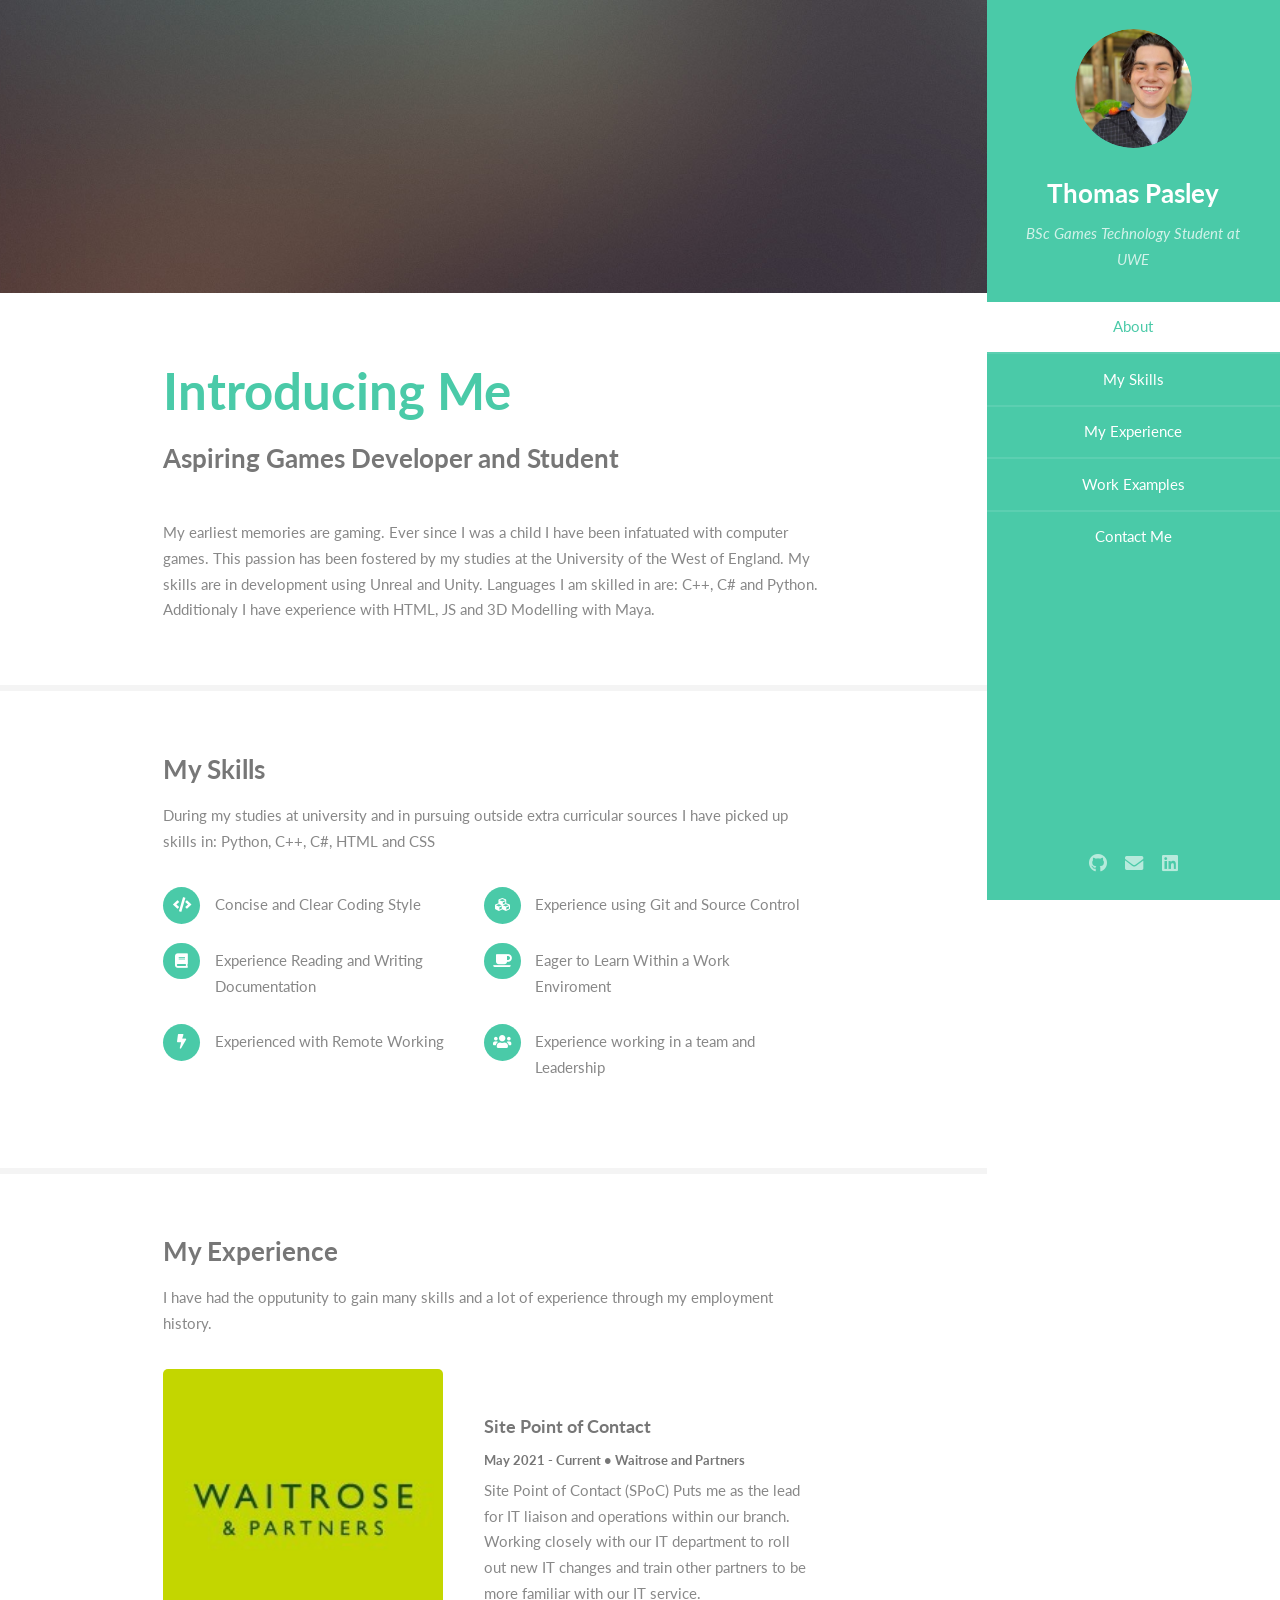
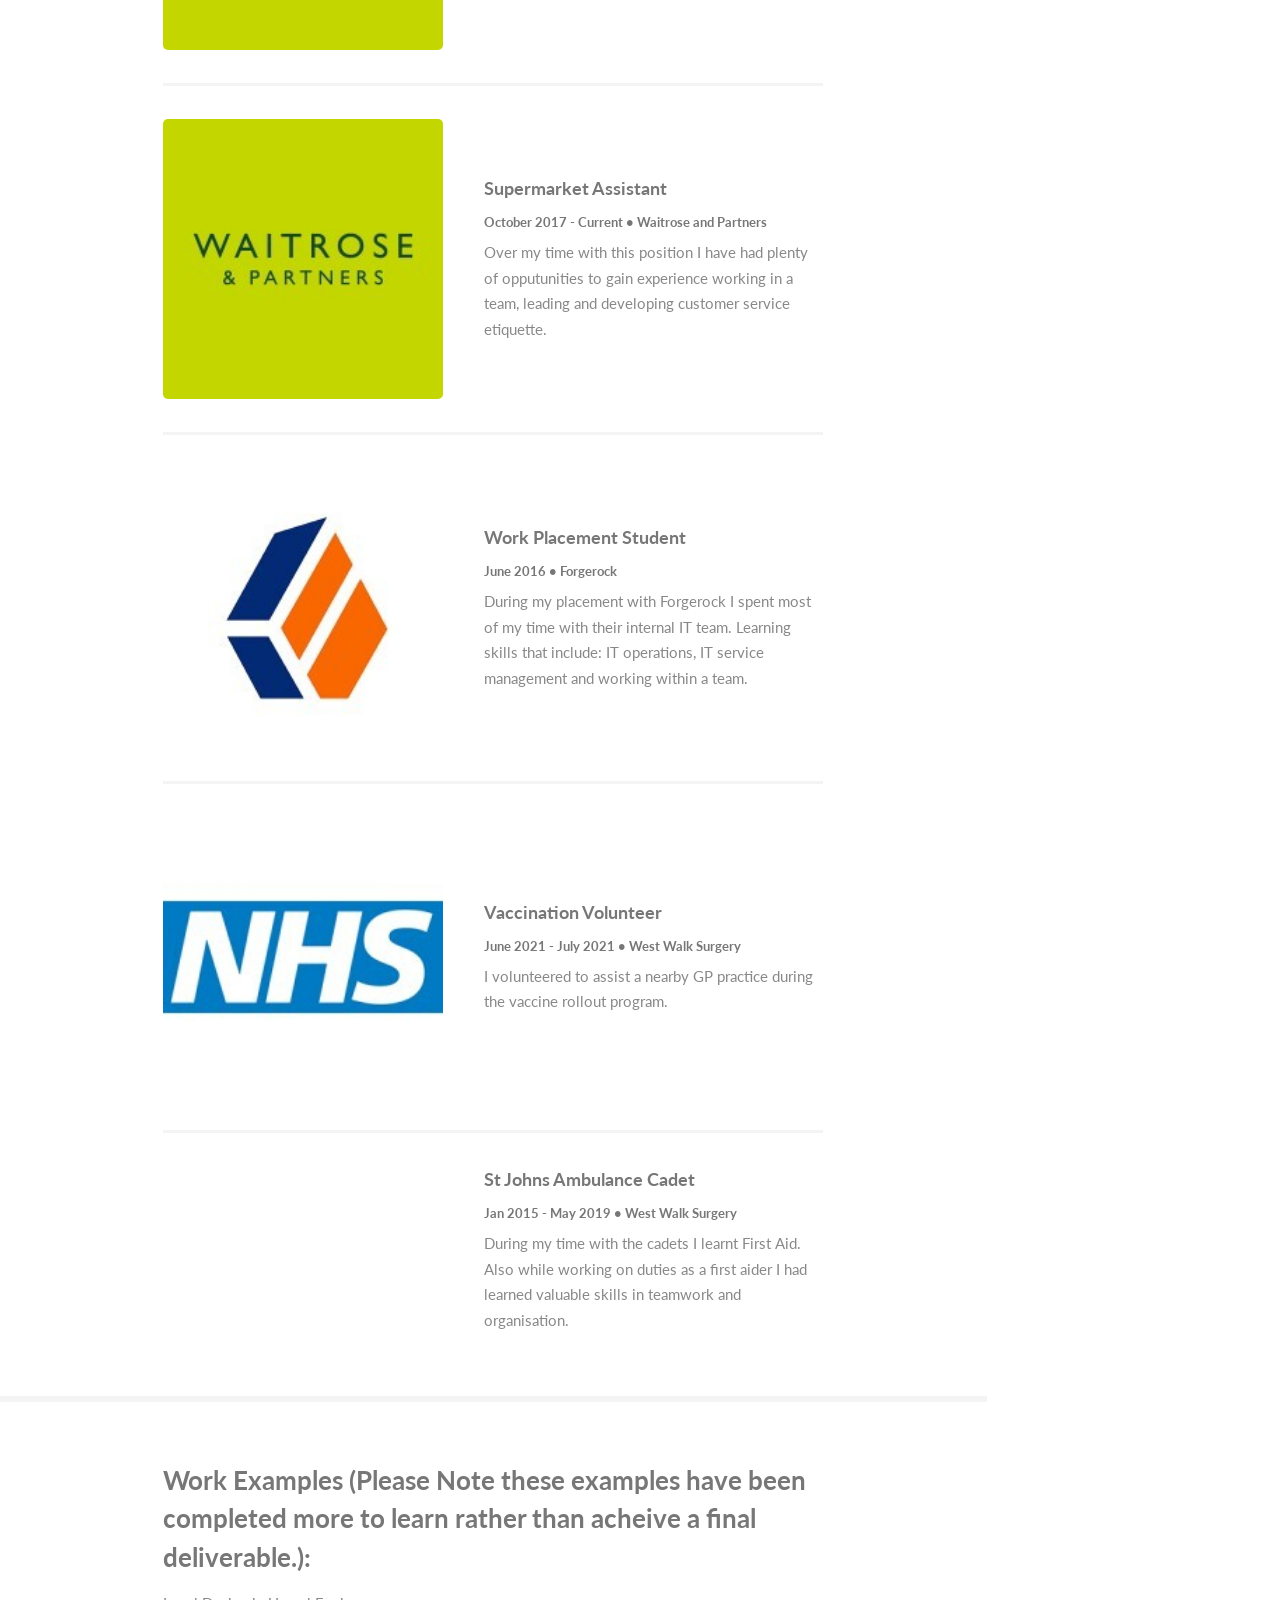
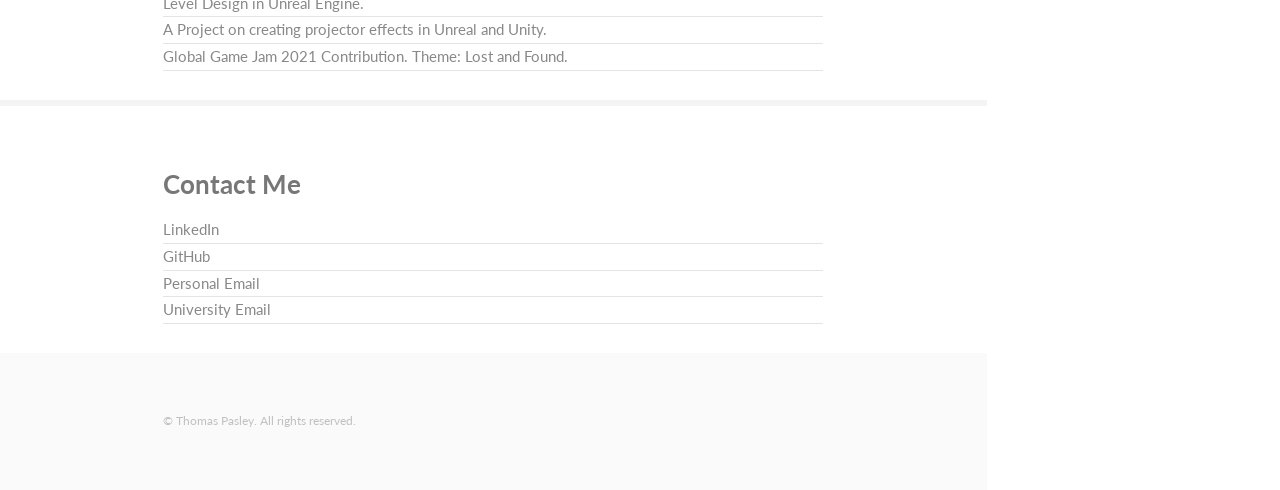
==== index.html @ 5774390c "typo" ====
<!DOCTYPE HTML>
<!--
	Read Only by HTML5 UP
	html5up.net | @ajlkn
	Free for personal and commercial use under the CCA 3.0 license (html5up.net/license)
-->
<html>
	<head>
		<title>Thomas Pasley Portfolio</title>
		<meta charset="utf-8" />
		<meta name="viewport" content="width=device-width, initial-scale=1, user-scalable=no" />
		<link rel="stylesheet" href="assets/css/main.css" />
	</head>
	<body class="is-preload">

		<!-- Header -->
			<section id="header">
				<header>
					<span class="image avatar"><img src="images/avatar.jpg" alt="" /></span>
					<h1 id="logo">
						<a href="#">
							Thomas Pasley
						</a>
					</h1>
					<p>BSc Games Technology Student at UWE</p>
				</header>
				<nav id="nav">
					<ul>
						<li><a href="#one" class="active">About</a></li>
						<li><a href="#two">My Skills</a></li>
						<li><a href="#three">My Experience</a></li>
						<li><a href="#four">Work Examples</a></li>
						<li><a href="#five">Contact Me</a></li>
					</ul>
				</nav>
				<footer>
					<ul class="icons">
						<li><a href="https://github.com/Moosish" class="icon brands fa-github"><span class="label">Github</span></a></li>
						<li><a href="mailto:tpasley95@gmail.com" class="icon solid fa-envelope"><span class="label">Email</span></a></li>
						<li><a href="https://www.linkedin.com/in/thomas-pasley/" class="icon brands fa-linkedin"><span class="label">LinkedIn</span></a></li>
					</ul>
				</footer>
			</section>

		<!-- Wrapper -->
			<div id="wrapper">

				<!-- Main -->
				<div id="main">

					<!-- One -->
					<section id="one">
						<div class="image main" data-position="center">
							<img src="images/banner.jpg" alt="" />
						</div>
						<div class="container">
							<header class="major">
								<h2>Introducing Me</h2>
								<p>Aspiring Games Developer and Student</p>
							</header>
							<p>My earliest memories are gaming. Ever since I was a child I have been infatuated with computer games. This passion has been fostered by my studies at the University of the West of England. My skills are in development using Unreal and Unity. Languages I am skilled in are: C++, C# and Python. Additionaly I have experience with HTML, JS and 3D Modelling with Maya.</p>
						</div>
					</section>

					<!-- Two -->
					<section id="two">
						<div class="container">
							<h3>My Skills</h3>
							<p>During my studies at university and in pursuing outside extra curricular sources I have picked up skills in: Python, C++, C#, HTML and CSS</p>
							<ul class="feature-icons">
								<li class="icon solid fa-code">Concise and Clear Coding Style</li>
								<li class="icon solid fa-cubes">Experience using Git and Source Control</li>
								<li class="icon solid fa-book">Experience Reading and Writing Documentation</li>
								<li class="icon solid fa-coffee">Eager to Learn Within a Work Enviroment</li>
								<li class="icon solid fa-bolt">Experienced with Remote Working</li>
								<li class="icon solid fa-users">Experience working in a team and Leadership</li>
							</ul>
						</div>
					</section>

					<!-- Three -->
					<section id="three">
						<div class="container">
							<h3>My Experience</h3>
							<p>I have had the opputunity to gain many skills and a lot of experience through my employment history.</p>
							<div class="features">
								<article>
									<a href="#" class="image"><img src="images/waitrose.jpg" alt="" /></a>
									<div class="inner">
										<h4>Site Point of Contact</h4>
										<h5> May 2021 - Current • Waitrose and Partners</h5>
										<p>Site Point of Contact (SPoC) Puts me as the lead for IT liaison and operations within our branch. Working closely with our IT department to roll out new IT changes and train other partners to be more familiar with our IT service.</p>
									</div>
								</article>
								<article>
									<a href="#" class="image"><img src="images/waitrose.jpg" alt="" /></a>
									<div class="inner">
										<h4>Supermarket Assistant</h4>
										<h5> October 2017 - Current • Waitrose and Partners</h5>
										<p>Over my time with this position I have had plenty of opputunities to gain experience working in a team, leading and developing customer service etiquette.</p>
									</div>
								</article>
								<article>
									<a href="#" class="image"><img src="images/forgerock.jpg" alt="" /></a>
									<div class="inner">
										<h4>Work Placement Student</h4>
										<h5> June 2016 • Forgerock</h5>
										<p>During my placement with Forgerock I spent most of my time with their internal IT team. Learning skills that include: IT operations, IT service management and working within a team.</p>
									</div>
								</article>
								<article>
									<a href="#" class="image"><img src="images/nhs.jpg" alt="" /></a>
									<div class="inner">
										<h4>Vaccination Volunteer</h4>
										<h5> June 2021 - July 2021 • West Walk Surgery</h5>
										<p>I volunteered to assist a nearby GP practice during the vaccine rollout program.</p>
									</div>
								</article>
								<article>
									<a href="#" class="image"><img src="stjohns.jpg" alt="" /></a>
									<div class="inner">
										<h4>St Johns Ambulance Cadet</h4>
										<h5> Jan 2015 - May 2019 • West Walk Surgery</h5>
										<p>During my time with the cadets I learnt First Aid. Also while working on duties as a first aider I had learned valuable skills in teamwork and organisation.</p>
									</div>
								</article>
							</div>
						</div>
					</section>

					<!-- Four -->
					<section id="four">
						<div class="container">
							<h3>Work Examples (Please Note these examples have been completed more to learn rather than acheive a final deliverable.):</h3>
							<a href="https://youtu.be/Al8YGdhmD1I">Level Design in Unreal Engine.</a><a href="https://youtu.be/xZzA0zGArWQ">A Project on creating projector effects in Unreal and Unity.</a><a href="https://github.com/Kieran-De-Sousa/Lost-Property">Global Game Jam 2021 Contribution. Theme: Lost and Found.</a>
						</div>
					</section>

					<!-- Five -->
					<section id="five">
						<div class="container">
							<h3>Contact Me</h3>
							<a href="https://www.linkedin.com/in/thomas-pasley/">LinkedIn</a><a href="https://github.com/Moosish">GitHub</a><a href="mailto:tpasley95@gmail.com">Personal Email</a><a href="mailto:thomas2.pasley@live.uwe.ac.uk">University Email</a>
						</div>
					</section>

					<!-- Five -->
					<!--
								<section id="five">
									<div class="container">
										<h3>Elements</h3>

										<section>
											<h4>Text</h4>
											<p>This is <b>bold</b> and this is <strong>strong</strong>. This is <i>italic</i> and this is <em>emphasized</em>.
											This is <sup>superscript</sup> text and this is <sub>subscript</sub> text.
											This is <u>underlined</u> and this is code: <code>for (;;) { ... }</code>. Finally, <a href="#">this is a link</a>.</p>
											<hr />
											<header>
												<h4>Heading with a Subtitle</h4>
												<p>Lorem ipsum dolor sit amet nullam id egestas urna aliquam</p>
											</header>
											<p>Nunc lacinia ante nunc ac lobortis. Interdum adipiscing gravida odio porttitor sem non mi integer non faucibus ornare mi ut ante amet placerat aliquet. Volutpat eu sed ante lacinia sapien lorem accumsan varius montes viverra nibh in adipiscing blandit tempus accumsan.</p>
											<header>
												<h5>Heading with a Subtitle</h5>
												<p>Lorem ipsum dolor sit amet nullam id egestas urna aliquam</p>
											</header>
											<p>Nunc lacinia ante nunc ac lobortis. Interdum adipiscing gravida odio porttitor sem non mi integer non faucibus ornare mi ut ante amet placerat aliquet. Volutpat eu sed ante lacinia sapien lorem accumsan varius montes viverra nibh in adipiscing blandit tempus accumsan.</p>
											<hr />
											<h2>Heading Level 2</h2>
											<h3>Heading Level 3</h3>
											<h4>Heading Level 4</h4>
											<h5>Heading Level 5</h5>
											<h6>Heading Level 6</h6>
											<hr />
											<h5>Blockquote</h5>
											<blockquote>Fringilla nisl. Donec accumsan interdum nisi, quis tincidunt felis sagittis eget tempus euismod. Vestibulum ante ipsum primis in faucibus vestibulum. Blandit adipiscing eu felis iaculis volutpat ac adipiscing accumsan faucibus. Vestibulum ante ipsum primis in faucibus lorem ipsum dolor sit amet nullam adipiscing eu felis.</blockquote>
											<h5>Preformatted</h5>
											<pre><code>i = 0;

	while (!deck.isInOrder()) {
		print 'Iteration ' + i;
		deck.shuffle();
		i++;
	}

	print 'It took ' + i + ' iterations to sort the deck.';</code></pre>
										</section>

										<section>
											<h4>Lists</h4>
											<div class="row">
												<div class="col-6 col-12-xsmall">
													<h5>Unordered</h5>
													<ul>
														<li>Dolor pulvinar etiam magna etiam.</li>
														<li>Sagittis adipiscing lorem eleifend.</li>
														<li>Felis enim feugiat dolore viverra.</li>
													</ul>
													<h5>Alternate</h5>
													<ul class="alt">
														<li>Dolor pulvinar etiam magna etiam.</li>
														<li>Sagittis adipiscing lorem eleifend.</li>
														<li>Felis enim feugiat dolore viverra.</li>
													</ul>
												</div>
												<div class="col-6 col-12-xsmall">
													<h5>Ordered</h5>
													<ol>
														<li>Dolor pulvinar etiam magna etiam.</li>
														<li>Etiam vel felis at lorem sed viverra.</li>
														<li>Felis enim feugiat dolore viverra.</li>
														<li>Dolor pulvinar etiam magna etiam.</li>
														<li>Etiam vel felis at lorem sed viverra.</li>
														<li>Felis enim feugiat dolore viverra.</li>
													</ol>
													<h5>Icons</h5>
													<ul class="icons">
														<li><a href="#" class="icon brands fa-twitter"><span class="label">Twitter</span></a></li>
														<li><a href="#" class="icon brands fa-facebook-f"><span class="label">Facebook</span></a></li>
														<li><a href="#" class="icon brands fa-instagram"><span class="label">Instagram</span></a></li>
														<li><a href="#" class="icon brands fa-github"><span class="label">Github</span></a></li>
														<li><a href="#" class="icon brands fa-dribbble"><span class="label">Dribbble</span></a></li>
														<li><a href="#" class="icon brands fa-tumblr"><span class="label">Tumblr</span></a></li>
													</ul>
												</div>
											</div>
											<h5>Actions</h5>
											<ul class="actions">
												<li><a href="#" class="button primary">Default</a></li>
												<li><a href="#" class="button">Default</a></li>
												<li><a href="#" class="button alt">Default</a></li>
											</ul>
											<ul class="actions small">
												<li><a href="#" class="button primary small">Small</a></li>
												<li><a href="#" class="button small">Small</a></li>
												<li><a href="#" class="button alt small">Small</a></li>
											</ul>
											<div class="row">
												<div class="col-3 col-6-medium col-12-xsmall">
													<ul class="actions stacked">
														<li><a href="#" class="button primary">Default</a></li>
														<li><a href="#" class="button">Default</a></li>
														<li><a href="#" class="button alt">Default</a></li>
													</ul>
												</div>
												<div class="col-3 col-6 col-12-xsmall">
													<ul class="actions stacked">
														<li><a href="#" class="button primary small">Small</a></li>
														<li><a href="#" class="button small">Small</a></li>
														<li><a href="#" class="button alt small">Small</a></li>
													</ul>
												</div>
												<div class="col-3 col-6-medium col-12-xsmall">
													<ul class="actions stacked">
														<li><a href="#" class="button primary fit">Default</a></li>
														<li><a href="#" class="button fit">Default</a></li>
														<li><a href="#" class="button alt fit">Default</a></li>
													</ul>
												</div>
												<div class="col-3 col-6-medium col-12-xsmall">
													<ul class="actions stacked">
														<li><a href="#" class="button primary small fit">Small</a></li>
														<li><a href="#" class="button small fit">Small</a></li>
														<li><a href="#" class="button alt small fit">Small</a></li>
													</ul>
												</div>
											</div>
										</section>

										<section>
											<h4>Table</h4>
											<h5>Default</h5>
											<div class="table-wrapper">
												<table>
													<thead>
														<tr>
															<th>Name</th>
															<th>Description</th>
															<th>Price</th>
														</tr>
													</thead>
													<tbody>
														<tr>
															<td>Item One</td>
															<td>Ante turpis integer aliquet porttitor.</td>
															<td>29.99</td>
														</tr>
														<tr>
															<td>Item Two</td>
															<td>Vis ac commodo adipiscing arcu aliquet.</td>
															<td>19.99</td>
														</tr>
														<tr>
															<td>Item Three</td>
															<td> Morbi faucibus arcu accumsan lorem.</td>
															<td>29.99</td>
														</tr>
														<tr>
															<td>Item Four</td>
															<td>Vitae integer tempus condimentum.</td>
															<td>19.99</td>
														</tr>
														<tr>
															<td>Item Five</td>
															<td>Ante turpis integer aliquet porttitor.</td>
															<td>29.99</td>
														</tr>
													</tbody>
													<tfoot>
														<tr>
															<td colspan="2"></td>
															<td>100.00</td>
														</tr>
													</tfoot>
												</table>
											</div>

											<h5>Alternate</h5>
											<div class="table-wrapper">
												<table class="alt">
													<thead>
														<tr>
															<th>Name</th>
															<th>Description</th>
															<th>Price</th>
														</tr>
													</thead>
													<tbody>
														<tr>
															<td>Item One</td>
															<td>Ante turpis integer aliquet porttitor.</td>
															<td>29.99</td>
														</tr>
														<tr>
															<td>Item Two</td>
															<td>Vis ac commodo adipiscing arcu aliquet.</td>
															<td>19.99</td>
														</tr>
														<tr>
															<td>Item Three</td>
															<td> Morbi faucibus arcu accumsan lorem.</td>
															<td>29.99</td>
														</tr>
														<tr>
															<td>Item Four</td>
															<td>Vitae integer tempus condimentum.</td>
															<td>19.99</td>
														</tr>
														<tr>
															<td>Item Five</td>
															<td>Ante turpis integer aliquet porttitor.</td>
															<td>29.99</td>
														</tr>
													</tbody>
													<tfoot>
														<tr>
															<td colspan="2"></td>
															<td>100.00</td>
														</tr>
													</tfoot>
												</table>
											</div>
										</section>

										<section>
											<h4>Buttons</h4>
											<ul class="actions">
												<li><a href="#" class="button primary">Primary</a></li>
												<li><a href="#" class="button">Default</a></li>
												<li><a href="#" class="button alt">Alternate</a></li>
											</ul>
											<ul class="actions">
												<li><a href="#" class="button primary large">Large</a></li>
												<li><a href="#" class="button">Default</a></li>
												<li><a href="#" class="button alt small">Small</a></li>
											</ul>
											<ul class="actions fit">
												<li><a href="#" class="button primary fit">Fit</a></li>
												<li><a href="#" class="button fit">Fit</a></li>
												<li><a href="#" class="button alt fit">Fit</a></li>
											</ul>
											<ul class="actions fit small">
												<li><a href="#" class="button primary fit small">Fit + Small</a></li>
												<li><a href="#" class="button fit small">Fit + Small</a></li>
												<li><a href="#" class="button alt fit small">Fit + Small</a></li>
											</ul>
											<ul class="actions">
												<li><a href="#" class="button primary icon solid fa-download">Icon</a></li>
												<li><a href="#" class="button icon solid fa-download">Icon</a></li>
												<li><a href="#" class="button alt icon solid fa-check">Icon</a></li>
											</ul>
											<ul class="actions">
												<li><span class="button primary disabled">Primary</span></li>
												<li><span class="button disabled">Default</span></li>
												<li><span class="button alt disabled">Alternate</span></li>
											</ul>
										</section>

										<section>
											<h4>Form</h4>
											<form method="post" action="#">
												<div class="row gtr-uniform">
													<div class="col-6 col-12-xsmall">
														<input type="text" name="demo-name" id="demo-name" value="" placeholder="Name" />
													</div>
													<div class="col-6 col-12-xsmall">
														<input type="email" name="demo-email" id="demo-email" value="" placeholder="Email" />
													</div>
													<div class="col-12">
														<select name="demo-category" id="demo-category">
															<option value="">- Category -</option>
															<option value="1">Manufacturing</option>
															<option value="1">Shipping</option>
															<option value="1">Administration</option>
															<option value="1">Human Resources</option>
														</select>
													</div>
													<div class="col-4 col-12-medium">
														<input type="radio" id="demo-priority-low" name="demo-priority" checked>
														<label for="demo-priority-low">Low Priority</label>
													</div>
													<div class="col-4 col-12-medium">
														<input type="radio" id="demo-priority-normal" name="demo-priority">
														<label for="demo-priority-normal">Normal Priority</label>
													</div>
													<div class="col-4 col-12-medium">
														<input type="radio" id="demo-priority-high" name="demo-priority">
														<label for="demo-priority-high">High Priority</label>
													</div>
													<div class="col-6 col-12-medium">
														<input type="checkbox" id="demo-copy" name="demo-copy">
														<label for="demo-copy">Email me a copy of this message</label>
													</div>
													<div class="col-6 col-12-medium">
														<input type="checkbox" id="demo-human" name="demo-human" checked>
														<label for="demo-human">I am a human and not a robot</label>
													</div>
													<div class="col-12">
														<textarea name="demo-message" id="demo-message" placeholder="Enter your message" rows="6"></textarea>
													</div>
													<div class="col-12">
														<ul class="actions">
															<li><input type="submit" value="Send Message" /></li>
															<li><input type="reset" value="Reset" class="alt" /></li>
														</ul>
													</div>
												</div>
											</form>
										</section>

										<section>
											<h4>Image</h4>
											<h5>Fit</h5>
											<span class="image fit"><img src="images/banner.jpg" alt="" /></span>
											<div class="box alt">
												<div class="row gtr-50 gtr-uniform">
													<div class="col-4"><span class="image fit"><img src="images/pic01.jpg" alt="" /></span></div>
													<div class="col-4"><span class="image fit"><img src="images/pic02.jpg" alt="" /></span></div>
													<div class="col-4"><span class="image fit"><img src="images/pic03.jpg" alt="" /></span></div>
													<div class="col-4"><span class="image fit"><img src="images/pic02.jpg" alt="" /></span></div>
													<div class="col-4"><span class="image fit"><img src="images/pic03.jpg" alt="" /></span></div>
													<div class="col-4"><span class="image fit"><img src="images/pic01.jpg" alt="" /></span></div>
													<div class="col-4"><span class="image fit"><img src="images/pic03.jpg" alt="" /></span></div>
													<div class="col-4"><span class="image fit"><img src="images/pic01.jpg" alt="" /></span></div>
													<div class="col-4"><span class="image fit"><img src="images/pic02.jpg" alt="" /></span></div>
												</div>
											</div>
											<h5>Left &amp; Right</h5>
											<p><span class="image left"><img src="images/avatar.jpg" alt="" /></span>Fringilla nisl. Donec accumsan interdum nisi, quis tincidunt felis sagittis eget. tempus euismod. Vestibulum ante ipsum primis in faucibus vestibulum. Blandit adipiscing eu felis iaculis volutpat ac adipiscing accumsan eu faucibus. Integer ac pellentesque praesent tincidunt felis sagittis eget. tempus euismod. Vestibulum ante ipsum primis in faucibus vestibulum. Blandit adipiscing eu felis iaculis volutpat ac adipiscing accumsan eu faucibus. Integer ac pellentesque praesent. Donec accumsan interdum nisi, quis tincidunt felis sagittis eget. tempus euismod. Vestibulum ante ipsum primis in faucibus vestibulum. Blandit adipiscing eu felis iaculis volutpat ac adipiscing accumsan eu faucibus. Integer ac pellentesque praesent tincidunt felis sagittis eget. tempus euismod. Vestibulum ante ipsum primis in faucibus vestibulum. Blandit adipiscing eu felis iaculis volutpat ac adipiscing accumsan eu faucibus. Integer ac pellentesque praesent.</p>
											<p><span class="image right"><img src="images/avatar.jpg" alt="" /></span>Fringilla nisl. Donec accumsan interdum nisi, quis tincidunt felis sagittis eget. tempus euismod. Vestibulum ante ipsum primis in faucibus vestibulum. Blandit adipiscing eu felis iaculis volutpat ac adipiscing accumsan eu faucibus. Integer ac pellentesque praesent tincidunt felis sagittis eget. tempus euismod. Vestibulum ante ipsum primis in faucibus vestibulum. Blandit adipiscing eu felis iaculis volutpat ac adipiscing accumsan eu faucibus. Integer ac pellentesque praesent. Donec accumsan interdum nisi, quis tincidunt felis sagittis eget. tempus euismod. Vestibulum ante ipsum primis in faucibus vestibulum. Blandit adipiscing eu felis iaculis volutpat ac adipiscing accumsan eu faucibus. Integer ac pellentesque praesent tincidunt felis sagittis eget. tempus euismod. Vestibulum ante ipsum primis in faucibus vestibulum. Blandit adipiscing eu felis iaculis volutpat ac adipiscing accumsan eu faucibus. Integer ac pellentesque praesent.</p>
										</section>

									</div>
								</section>
							-->

				</div>

				<!-- Footer -->
					<section id="footer">
						<div class="container">
							<ul class="copyright">
								<li>&copy; Thomas Pasley. All rights reserved.</li>
							</ul>
						</div>
					</section>

			</div>

		<!-- Scripts -->
			<script src="assets/js/jquery.min.js"></script>
			<script src="assets/js/jquery.scrollex.min.js"></script>
			<script src="assets/js/jquery.scrolly.min.js"></script>
			<script src="assets/js/browser.min.js"></script>
			<script src="assets/js/breakpoints.min.js"></script>
			<script src="assets/js/util.js"></script>
			<script src="assets/js/main.js"></script>

	</body>
</html>
---- assets/css/main.css ----
@import url("fontawesome-all.min.css");
@import url("https://fonts.googleapis.com/css?family=Lato:400,400italic,700,700italic|Source+Code+Pro:400");

/*
	Read Only by HTML5 UP
	html5up.net | @ajlkn
	Free for personal and commercial use under the CCA 3.0 license (html5up.net/license)
*/

html, body, div, span, applet, object,
iframe, h1, h2, h3, h4, h5, h6, p, blockquote,
pre, a, abbr, acronym, address, big, cite,
code, del, dfn, em, img, ins, kbd, q, s, samp,
small, strike, strong, sub, sup, tt, var, b,
u, i, center, dl, dt, dd, ol, ul, li, fieldset,
form, label, legend, table, caption, tbody,
tfoot, thead, tr, th, td, article, aside,
canvas, details, embed, figure, figcaption,
footer, header, hgroup, menu, nav, output, ruby,
section, summary, time, mark, audio, video {
	margin: 0;
	padding: 0;
	border: 0;
	font-size: 100%;
	font: inherit;
	vertical-align: middle;
	display: block;
}

article, aside, details, figcaption, figure,
footer, header, hgroup, menu, nav, section {
	display: block;}

body {
	line-height: 1;
}

ol, ul {
	list-style: none;
}

blockquote, q {
	quotes: none;
}

	blockquote:before, blockquote:after, q:before, q:after {
		content: '';
		content: none;
	}

table {
	border-collapse: collapse;
	border-spacing: 0;
}

body {
	-webkit-text-size-adjust: none;
}

mark {
	background-color: transparent;
	color: inherit;
}

input::-moz-focus-inner {
	border: 0;
	padding: 0;
}

input, select, textarea {
	-moz-appearance: none;
	-webkit-appearance: none;
	-ms-appearance: none;
	appearance: none;
}

/* Basic */

	html {
		box-sizing: border-box;
	}

	*, *:before, *:after {
		box-sizing: inherit;
	}

	body {
		background: #fff;
	}

		body.is-preload *, body.is-preload *:before, body.is-preload *:after {
			-moz-animation: none !important;
			-webkit-animation: none !important;
			-ms-animation: none !important;
			animation: none !important;
			-moz-transition: none !important;
			-webkit-transition: none !important;
			-ms-transition: none !important;
			transition: none !important;
		}

	body, input, select, textarea {
		color: #888;
		font-family: "Lato", sans-serif;
		font-size: 16pt;
		font-weight: 400;
		line-height: 1.75em;
	}

	a {
		-moz-transition: color 0.2s ease-in-out, border-color 0.2s ease-in-out;
		-webkit-transition: color 0.2s ease-in-out, border-color 0.2s ease-in-out;
		-ms-transition: color 0.2s ease-in-out, border-color 0.2s ease-in-out;
		transition: color 0.2s ease-in-out, border-color 0.2s ease-in-out;
		border-bottom: solid 1px #e4e4e4;
		color: inherit;
		text-decoration: none;
	}

		a:hover {
			border-bottom-color: transparent;
			color: #4acaa8 !important;
		}

	strong, b {
		color: #777;
		font-weight: 700;
	}

	em, i {
		font-style: italic;
	}

	p {
		margin: 0 0 2.25em 0;
	}

	h1, h2, h3, h4, h5, h6 {
		color: #777;
		font-weight: 700;
		line-height: 1em;
		margin: 0 0 0.5625em 0;
	}

		h1 a, h2 a, h3 a, h4 a, h5 a, h6 a {
			border: 0;
			color: inherit;
			text-decoration: none;
		}

	h2 {
		font-size: 2em;
		line-height: 1.5em;
	}

	h3 {
		font-size: 1.75em;
		line-height: 1.5em;
	}

	h4 {
		font-size: 1.25em;
		line-height: 1.5em;
	}

	h5 {
		font-size: 0.9em;
		line-height: 1.5em;
	}

	h6 {
		font-size: 0.7em;
		line-height: 1.5em;
	}

	sub {
		font-size: 0.8em;
		position: relative;
		top: 0.5em;
	}

	sup {
		font-size: 0.8em;
		position: relative;
		top: -0.5em;
	}

	hr {
		border: 0;
		border-bottom: solid 2px #f4f4f4;
		margin: 2.25em 0;
	}

		hr.major {
			margin: 3.375em 0;
		}

	blockquote {
		border-left: solid 8px #e4e4e4;
		font-style: italic;
		margin: 0 0 2.25em 0;
		padding: 0.5em 0 0.5em 2em;
	}

	code {
		background: #555;
		border-radius: 5px;
		color: #fff;
		font-family: "Source Code Pro", monospace;
		font-size: 0.9em;
		margin: 0 0.25em;
		padding: 0.25em 0.65em;
	}

	pre {
		font-family: "Source Code Pro", monospace;
		font-size: 0.9em;
		margin: 0 0 2.25em 0;
	}

		pre code {
			-webkit-overflow-scrolling: touch;
			display: block;
			line-height: 1.5em;
			overflow-x: auto;
			padding: 1em 1.5em;
		}

	.align-left {
		text-align: left;
	}

	.align-center {
		text-align: center;
	}

	.align-right {
		text-align: right;
	}

/* Row */

	.row {
		display: flex;
		flex-wrap: wrap;
		box-sizing: border-box;
		align-items: stretch;
	}

		.row > * {
			box-sizing: border-box;
		}

		.row.gtr-uniform > * > :last-child {
			margin-bottom: 0;
		}

		.row.aln-left {
			justify-content: flex-start;
		}

		.row.aln-center {
			justify-content: center;
		}

		.row.aln-right {
			justify-content: flex-end;
		}

		.row.aln-top {
			align-items: flex-start;
		}

		.row.aln-middle {
			align-items: center;
		}

		.row.aln-bottom {
			align-items: flex-end;
		}

		.row > .imp {
			order: -1;
		}

		.row > .col-1 {
			width: 8.33333%;
		}

		.row > .off-1 {
			margin-left: 8.33333%;
		}

		.row > .col-2 {
			width: 16.66667%;
		}

		.row > .off-2 {
			margin-left: 16.66667%;
		}

		.row > .col-3 {
			width: 25%;
		}

		.row > .off-3 {
			margin-left: 25%;
		}

		.row > .col-4 {
			width: 33.33333%;
		}

		.row > .off-4 {
			margin-left: 33.33333%;
		}

		.row > .col-5 {
			width: 41.66667%;
		}

		.row > .off-5 {
			margin-left: 41.66667%;
		}

		.row > .col-6 {
			width: 50%;
		}

		.row > .off-6 {
			margin-left: 50%;
		}

		.row > .col-7 {
			width: 58.33333%;
		}

		.row > .off-7 {
			margin-left: 58.33333%;
		}

		.row > .col-8 {
			width: 66.66667%;
		}

		.row > .off-8 {
			margin-left: 66.66667%;
		}

		.row > .col-9 {
			width: 75%;
		}

		.row > .off-9 {
			margin-left: 75%;
		}

		.row > .col-10 {
			width: 83.33333%;
		}

		.row > .off-10 {
			margin-left: 83.33333%;
		}

		.row > .col-11 {
			width: 91.66667%;
		}

		.row > .off-11 {
			margin-left: 91.66667%;
		}

		.row > .col-12 {
			width: 100%;
		}

		.row > .off-12 {
			margin-left: 100%;
		}

		.row.gtr-0 {
			margin-top: 0;
			margin-left: 0em;
		}

			.row.gtr-0 > * {
				padding: 0 0 0 0em;
			}

			.row.gtr-0.gtr-uniform {
				margin-top: 0em;
			}

				.row.gtr-0.gtr-uniform > * {
					padding-top: 0em;
				}

		.row.gtr-25 {
			margin-top: 0;
			margin-left: -0.5em;
		}

			.row.gtr-25 > * {
				padding: 0 0 0 0.5em;
			}

			.row.gtr-25.gtr-uniform {
				margin-top: -0.5em;
			}

				.row.gtr-25.gtr-uniform > * {
					padding-top: 0.5em;
				}

		.row.gtr-50 {
			margin-top: 0;
			margin-left: -1em;
		}

			.row.gtr-50 > * {
				padding: 0 0 0 1em;
			}

			.row.gtr-50.gtr-uniform {
				margin-top: -1em;
			}

				.row.gtr-50.gtr-uniform > * {
					padding-top: 1em;
				}

		.row {
			margin-top: 0;
			margin-left: -2em;
		}

			.row > * {
				padding: 0 0 0 2em;
			}

			.row.gtr-uniform {
				margin-top: -2em;
			}

				.row.gtr-uniform > * {
					padding-top: 2em;
				}

		.row.gtr-150 {
			margin-top: 0;
			margin-left: -3em;
		}

			.row.gtr-150 > * {
				padding: 0 0 0 3em;
			}

			.row.gtr-150.gtr-uniform {
				margin-top: -3em;
			}

				.row.gtr-150.gtr-uniform > * {
					padding-top: 3em;
				}

		.row.gtr-200 {
			margin-top: 0;
			margin-left: -4em;
		}

			.row.gtr-200 > * {
				padding: 0 0 0 4em;
			}

			.row.gtr-200.gtr-uniform {
				margin-top: -4em;
			}

				.row.gtr-200.gtr-uniform > * {
					padding-top: 4em;
				}

		@media screen and (max-width: 1680px) {

			.row {
				display: flex;
				flex-wrap: wrap;
				box-sizing: border-box;
				align-items: stretch;
			}

				.row > * {
					box-sizing: border-box;
				}

				.row.gtr-uniform > * > :last-child {
					margin-bottom: 0;
				}

				.row.aln-left {
					justify-content: flex-start;
				}

				.row.aln-center {
					justify-content: center;
				}

				.row.aln-right {
					justify-content: flex-end;
				}

				.row.aln-top {
					align-items: flex-start;
				}

				.row.aln-middle {
					align-items: center;
				}

				.row.aln-bottom {
					align-items: flex-end;
				}

				.row > .imp-xlarge {
					order: -1;
				}

				.row > .col-1-xlarge {
					width: 8.33333%;
				}

				.row > .off-1-xlarge {
					margin-left: 8.33333%;
				}

				.row > .col-2-xlarge {
					width: 16.66667%;
				}

				.row > .off-2-xlarge {
					margin-left: 16.66667%;
				}

				.row > .col-3-xlarge {
					width: 25%;
				}

				.row > .off-3-xlarge {
					margin-left: 25%;
				}

				.row > .col-4-xlarge {
					width: 33.33333%;
				}

				.row > .off-4-xlarge {
					margin-left: 33.33333%;
				}

				.row > .col-5-xlarge {
					width: 41.66667%;
				}

				.row > .off-5-xlarge {
					margin-left: 41.66667%;
				}

				.row > .col-6-xlarge {
					width: 50%;
				}

				.row > .off-6-xlarge {
					margin-left: 50%;
				}

				.row > .col-7-xlarge {
					width: 58.33333%;
				}

				.row > .off-7-xlarge {
					margin-left: 58.33333%;
				}

				.row > .col-8-xlarge {
					width: 66.66667%;
				}

				.row > .off-8-xlarge {
					margin-left: 66.66667%;
				}

				.row > .col-9-xlarge {
					width: 75%;
				}

				.row > .off-9-xlarge {
					margin-left: 75%;
				}

				.row > .col-10-xlarge {
					width: 83.33333%;
				}

				.row > .off-10-xlarge {
					margin-left: 83.33333%;
				}

				.row > .col-11-xlarge {
					width: 91.66667%;
				}

				.row > .off-11-xlarge {
					margin-left: 91.66667%;
				}

				.row > .col-12-xlarge {
					width: 100%;
				}

				.row > .off-12-xlarge {
					margin-left: 100%;
				}

				.row.gtr-0 {
					margin-top: 0;
					margin-left: 0em;
				}

					.row.gtr-0 > * {
						padding: 0 0 0 0em;
					}

					.row.gtr-0.gtr-uniform {
						margin-top: 0em;
					}

						.row.gtr-0.gtr-uniform > * {
							padding-top: 0em;
						}

				.row.gtr-25 {
					margin-top: 0;
					margin-left: -0.5em;
				}

					.row.gtr-25 > * {
						padding: 0 0 0 0.5em;
					}

					.row.gtr-25.gtr-uniform {
						margin-top: -0.5em;
					}

						.row.gtr-25.gtr-uniform > * {
							padding-top: 0.5em;
						}

				.row.gtr-50 {
					margin-top: 0;
					margin-left: -1em;
				}

					.row.gtr-50 > * {
						padding: 0 0 0 1em;
					}

					.row.gtr-50.gtr-uniform {
						margin-top: -1em;
					}

						.row.gtr-50.gtr-uniform > * {
							padding-top: 1em;
						}

				.row {
					margin-top: 0;
					margin-left: -2em;
				}

					.row > * {
						padding: 0 0 0 2em;
					}

					.row.gtr-uniform {
						margin-top: -2em;
					}

						.row.gtr-uniform > * {
							padding-top: 2em;
						}

				.row.gtr-150 {
					margin-top: 0;
					margin-left: -3em;
				}

					.row.gtr-150 > * {
						padding: 0 0 0 3em;
					}

					.row.gtr-150.gtr-uniform {
						margin-top: -3em;
					}

						.row.gtr-150.gtr-uniform > * {
							padding-top: 3em;
						}

				.row.gtr-200 {
					margin-top: 0;
					margin-left: -4em;
				}

					.row.gtr-200 > * {
						padding: 0 0 0 4em;
					}

					.row.gtr-200.gtr-uniform {
						margin-top: -4em;
					}

						.row.gtr-200.gtr-uniform > * {
							padding-top: 4em;
						}

		}

		@media screen and (max-width: 1280px) {

			.row {
				display: flex;
				flex-wrap: wrap;
				box-sizing: border-box;
				align-items: stretch;
			}

				.row > * {
					box-sizing: border-box;
				}

				.row.gtr-uniform > * > :last-child {
					margin-bottom: 0;
				}

				.row.aln-left {
					justify-content: flex-start;
				}

				.row.aln-center {
					justify-content: center;
				}

				.row.aln-right {
					justify-content: flex-end;
				}

				.row.aln-top {
					align-items: flex-start;
				}

				.row.aln-middle {
					align-items: center;
				}

				.row.aln-bottom {
					align-items: flex-end;
				}

				.row > .imp-large {
					order: -1;
				}

				.row > .col-1-large {
					width: 8.33333%;
				}

				.row > .off-1-large {
					margin-left: 8.33333%;
				}

				.row > .col-2-large {
					width: 16.66667%;
				}

				.row > .off-2-large {
					margin-left: 16.66667%;
				}

				.row > .col-3-large {
					width: 25%;
				}

				.row > .off-3-large {
					margin-left: 25%;
				}

				.row > .col-4-large {
					width: 33.33333%;
				}

				.row > .off-4-large {
					margin-left: 33.33333%;
				}

				.row > .col-5-large {
					width: 41.66667%;
				}

				.row > .off-5-large {
					margin-left: 41.66667%;
				}

				.row > .col-6-large {
					width: 50%;
				}

				.row > .off-6-large {
					margin-left: 50%;
				}

				.row > .col-7-large {
					width: 58.33333%;
				}

				.row > .off-7-large {
					margin-left: 58.33333%;
				}

				.row > .col-8-large {
					width: 66.66667%;
				}

				.row > .off-8-large {
					margin-left: 66.66667%;
				}

				.row > .col-9-large {
					width: 75%;
				}

				.row > .off-9-large {
					margin-left: 75%;
				}

				.row > .col-10-large {
					width: 83.33333%;
				}

				.row > .off-10-large {
					margin-left: 83.33333%;
				}

				.row > .col-11-large {
					width: 91.66667%;
				}

				.row > .off-11-large {
					margin-left: 91.66667%;
				}

				.row > .col-12-large {
					width: 100%;
				}

				.row > .off-12-large {
					margin-left: 100%;
				}

				.row.gtr-0 {
					margin-top: 0;
					margin-left: 0em;
				}

					.row.gtr-0 > * {
						padding: 0 0 0 0em;
					}

					.row.gtr-0.gtr-uniform {
						margin-top: 0em;
					}

						.row.gtr-0.gtr-uniform > * {
							padding-top: 0em;
						}

				.row.gtr-25 {
					margin-top: 0;
					margin-left: -0.375em;
				}

					.row.gtr-25 > * {
						padding: 0 0 0 0.375em;
					}

					.row.gtr-25.gtr-uniform {
						margin-top: -0.375em;
					}

						.row.gtr-25.gtr-uniform > * {
							padding-top: 0.375em;
						}

				.row.gtr-50 {
					margin-top: 0;
					margin-left: -0.75em;
				}

					.row.gtr-50 > * {
						padding: 0 0 0 0.75em;
					}

					.row.gtr-50.gtr-uniform {
						margin-top: -0.75em;
					}

						.row.gtr-50.gtr-uniform > * {
							padding-top: 0.75em;
						}

				.row {
					margin-top: 0;
					margin-left: -1.5em;
				}

					.row > * {
						padding: 0 0 0 1.5em;
					}

					.row.gtr-uniform {
						margin-top: -1.5em;
					}

						.row.gtr-uniform > * {
							padding-top: 1.5em;
						}

				.row.gtr-150 {
					margin-top: 0;
					margin-left: -2.25em;
				}

					.row.gtr-150 > * {
						padding: 0 0 0 2.25em;
					}

					.row.gtr-150.gtr-uniform {
						margin-top: -2.25em;
					}

						.row.gtr-150.gtr-uniform > * {
							padding-top: 2.25em;
						}

				.row.gtr-200 {
					margin-top: 0;
					margin-left: -3em;
				}

					.row.gtr-200 > * {
						padding: 0 0 0 3em;
					}

					.row.gtr-200.gtr-uniform {
						margin-top: -3em;
					}

						.row.gtr-200.gtr-uniform > * {
							padding-top: 3em;
						}

		}

		@media screen and (max-width: 1024px) {

			.row {
				display: flex;
				flex-wrap: wrap;
				box-sizing: border-box;
				align-items: stretch;
			}

				.row > * {
					box-sizing: border-box;
				}

				.row.gtr-uniform > * > :last-child {
					margin-bottom: 0;
				}

				.row.aln-left {
					justify-content: flex-start;
				}

				.row.aln-center {
					justify-content: center;
				}

				.row.aln-right {
					justify-content: flex-end;
				}

				.row.aln-top {
					align-items: flex-start;
				}

				.row.aln-middle {
					align-items: center;
				}

				.row.aln-bottom {
					align-items: flex-end;
				}

				.row > .imp-medium {
					order: -1;
				}

				.row > .col-1-medium {
					width: 8.33333%;
				}

				.row > .off-1-medium {
					margin-left: 8.33333%;
				}

				.row > .col-2-medium {
					width: 16.66667%;
				}

				.row > .off-2-medium {
					margin-left: 16.66667%;
				}

				.row > .col-3-medium {
					width: 25%;
				}

				.row > .off-3-medium {
					margin-left: 25%;
				}

				.row > .col-4-medium {
					width: 33.33333%;
				}

				.row > .off-4-medium {
					margin-left: 33.33333%;
				}

				.row > .col-5-medium {
					width: 41.66667%;
				}

				.row > .off-5-medium {
					margin-left: 41.66667%;
				}

				.row > .col-6-medium {
					width: 50%;
				}

				.row > .off-6-medium {
					margin-left: 50%;
				}

				.row > .col-7-medium {
					width: 58.33333%;
				}

				.row > .off-7-medium {
					margin-left: 58.33333%;
				}

				.row > .col-8-medium {
					width: 66.66667%;
				}

				.row > .off-8-medium {
					margin-left: 66.66667%;
				}

				.row > .col-9-medium {
					width: 75%;
				}

				.row > .off-9-medium {
					margin-left: 75%;
				}

				.row > .col-10-medium {
					width: 83.33333%;
				}

				.row > .off-10-medium {
					margin-left: 83.33333%;
				}

				.row > .col-11-medium {
					width: 91.66667%;
				}

				.row > .off-11-medium {
					margin-left: 91.66667%;
				}

				.row > .col-12-medium {
					width: 100%;
				}

				.row > .off-12-medium {
					margin-left: 100%;
				}

				.row.gtr-0 {
					margin-top: 0;
					margin-left: 0em;
				}

					.row.gtr-0 > * {
						padding: 0 0 0 0em;
					}

					.row.gtr-0.gtr-uniform {
						margin-top: 0em;
					}

						.row.gtr-0.gtr-uniform > * {
							padding-top: 0em;
						}

				.row.gtr-25 {
					margin-top: 0;
					margin-left: -0.375em;
				}

					.row.gtr-25 > * {
						padding: 0 0 0 0.375em;
					}

					.row.gtr-25.gtr-uniform {
						margin-top: -0.375em;
					}

						.row.gtr-25.gtr-uniform > * {
							padding-top: 0.375em;
						}

				.row.gtr-50 {
					margin-top: 0;
					margin-left: -0.75em;
				}

					.row.gtr-50 > * {
						padding: 0 0 0 0.75em;
					}

					.row.gtr-50.gtr-uniform {
						margin-top: -0.75em;
					}

						.row.gtr-50.gtr-uniform > * {
							padding-top: 0.75em;
						}

				.row {
					margin-top: 0;
					margin-left: -1.5em;
				}

					.row > * {
						padding: 0 0 0 1.5em;
					}

					.row.gtr-uniform {
						margin-top: -1.5em;
					}

						.row.gtr-uniform > * {
							padding-top: 1.5em;
						}

				.row.gtr-150 {
					margin-top: 0;
					margin-left: -2.25em;
				}

					.row.gtr-150 > * {
						padding: 0 0 0 2.25em;
					}

					.row.gtr-150.gtr-uniform {
						margin-top: -2.25em;
					}

						.row.gtr-150.gtr-uniform > * {
							padding-top: 2.25em;
						}

				.row.gtr-200 {
					margin-top: 0;
					margin-left: -3em;
				}

					.row.gtr-200 > * {
						padding: 0 0 0 3em;
					}

					.row.gtr-200.gtr-uniform {
						margin-top: -3em;
					}

						.row.gtr-200.gtr-uniform > * {
							padding-top: 3em;
						}

		}

		@media screen and (max-width: 736px) {

			.row {
				display: flex;
				flex-wrap: wrap;
				box-sizing: border-box;
				align-items: stretch;
			}

				.row > * {
					box-sizing: border-box;
				}

				.row.gtr-uniform > * > :last-child {
					margin-bottom: 0;
				}

				.row.aln-left {
					justify-content: flex-start;
				}

				.row.aln-center {
					justify-content: center;
				}

				.row.aln-right {
					justify-content: flex-end;
				}

				.row.aln-top {
					align-items: flex-start;
				}

				.row.aln-middle {
					align-items: center;
				}

				.row.aln-bottom {
					align-items: flex-end;
				}

				.row > .imp-small {
					order: -1;
				}

				.row > .col-1-small {
					width: 8.33333%;
				}

				.row > .off-1-small {
					margin-left: 8.33333%;
				}

				.row > .col-2-small {
					width: 16.66667%;
				}

				.row > .off-2-small {
					margin-left: 16.66667%;
				}

				.row > .col-3-small {
					width: 25%;
				}

				.row > .off-3-small {
					margin-left: 25%;
				}

				.row > .col-4-small {
					width: 33.33333%;
				}

				.row > .off-4-small {
					margin-left: 33.33333%;
				}

				.row > .col-5-small {
					width: 41.66667%;
				}

				.row > .off-5-small {
					margin-left: 41.66667%;
				}

				.row > .col-6-small {
					width: 50%;
				}

				.row > .off-6-small {
					margin-left: 50%;
				}

				.row > .col-7-small {
					width: 58.33333%;
				}

				.row > .off-7-small {
					margin-left: 58.33333%;
				}

				.row > .col-8-small {
					width: 66.66667%;
				}

				.row > .off-8-small {
					margin-left: 66.66667%;
				}

				.row > .col-9-small {
					width: 75%;
				}

				.row > .off-9-small {
					margin-left: 75%;
				}

				.row > .col-10-small {
					width: 83.33333%;
				}

				.row > .off-10-small {
					margin-left: 83.33333%;
				}

				.row > .col-11-small {
					width: 91.66667%;
				}

				.row > .off-11-small {
					margin-left: 91.66667%;
				}

				.row > .col-12-small {
					width: 100%;
				}

				.row > .off-12-small {
					margin-left: 100%;
				}

				.row.gtr-0 {
					margin-top: 0;
					margin-left: 0em;
				}

					.row.gtr-0 > * {
						padding: 0 0 0 0em;
					}

					.row.gtr-0.gtr-uniform {
						margin-top: 0em;
					}

						.row.gtr-0.gtr-uniform > * {
							padding-top: 0em;
						}

				.row.gtr-25 {
					margin-top: 0;
					margin-left: -0.3125em;
				}

					.row.gtr-25 > * {
						padding: 0 0 0 0.3125em;
					}

					.row.gtr-25.gtr-uniform {
						margin-top: -0.3125em;
					}

						.row.gtr-25.gtr-uniform > * {
							padding-top: 0.3125em;
						}

				.row.gtr-50 {
					margin-top: 0;
					margin-left: -0.625em;
				}

					.row.gtr-50 > * {
						padding: 0 0 0 0.625em;
					}

					.row.gtr-50.gtr-uniform {
						margin-top: -0.625em;
					}

						.row.gtr-50.gtr-uniform > * {
							padding-top: 0.625em;
						}

				.row {
					margin-top: 0;
					margin-left: -1.25em;
				}

					.row > * {
						padding: 0 0 0 1.25em;
					}

					.row.gtr-uniform {
						margin-top: -1.25em;
					}

						.row.gtr-uniform > * {
							padding-top: 1.25em;
						}

				.row.gtr-150 {
					margin-top: 0;
					margin-left: -1.875em;
				}

					.row.gtr-150 > * {
						padding: 0 0 0 1.875em;
					}

					.row.gtr-150.gtr-uniform {
						margin-top: -1.875em;
					}

						.row.gtr-150.gtr-uniform > * {
							padding-top: 1.875em;
						}

				.row.gtr-200 {
					margin-top: 0;
					margin-left: -2.5em;
				}

					.row.gtr-200 > * {
						padding: 0 0 0 2.5em;
					}

					.row.gtr-200.gtr-uniform {
						margin-top: -2.5em;
					}

						.row.gtr-200.gtr-uniform > * {
							padding-top: 2.5em;
						}

		}

		@media screen and (max-width: 480px) {

			.row {
				display: flex;
				flex-wrap: wrap;
				box-sizing: border-box;
				align-items: stretch;
			}

				.row > * {
					box-sizing: border-box;
				}

				.row.gtr-uniform > * > :last-child {
					margin-bottom: 0;
				}

				.row.aln-left {
					justify-content: flex-start;
				}

				.row.aln-center {
					justify-content: center;
				}

				.row.aln-right {
					justify-content: flex-end;
				}

				.row.aln-top {
					align-items: flex-start;
				}

				.row.aln-middle {
					align-items: center;
				}

				.row.aln-bottom {
					align-items: flex-end;
				}

				.row > .imp-xsmall {
					order: -1;
				}

				.row > .col-1-xsmall {
					width: 8.33333%;
				}

				.row > .off-1-xsmall {
					margin-left: 8.33333%;
				}

				.row > .col-2-xsmall {
					width: 16.66667%;
				}

				.row > .off-2-xsmall {
					margin-left: 16.66667%;
				}

				.row > .col-3-xsmall {
					width: 25%;
				}

				.row > .off-3-xsmall {
					margin-left: 25%;
				}

				.row > .col-4-xsmall {
					width: 33.33333%;
				}

				.row > .off-4-xsmall {
					margin-left: 33.33333%;
				}

				.row > .col-5-xsmall {
					width: 41.66667%;
				}

				.row > .off-5-xsmall {
					margin-left: 41.66667%;
				}

				.row > .col-6-xsmall {
					width: 50%;
				}

				.row > .off-6-xsmall {
					margin-left: 50%;
				}

				.row > .col-7-xsmall {
					width: 58.33333%;
				}

				.row > .off-7-xsmall {
					margin-left: 58.33333%;
				}

				.row > .col-8-xsmall {
					width: 66.66667%;
				}

				.row > .off-8-xsmall {
					margin-left: 66.66667%;
				}

				.row > .col-9-xsmall {
					width: 75%;
				}

				.row > .off-9-xsmall {
					margin-left: 75%;
				}

				.row > .col-10-xsmall {
					width: 83.33333%;
				}

				.row > .off-10-xsmall {
					margin-left: 83.33333%;
				}

				.row > .col-11-xsmall {
					width: 91.66667%;
				}

				.row > .off-11-xsmall {
					margin-left: 91.66667%;
				}

				.row > .col-12-xsmall {
					width: 100%;
				}

				.row > .off-12-xsmall {
					margin-left: 100%;
				}

				.row.gtr-0 {
					margin-top: 0;
					margin-left: 0em;
				}

					.row.gtr-0 > * {
						padding: 0 0 0 0em;
					}

					.row.gtr-0.gtr-uniform {
						margin-top: 0em;
					}

						.row.gtr-0.gtr-uniform > * {
							padding-top: 0em;
						}

				.row.gtr-25 {
					margin-top: 0;
					margin-left: -0.3125em;
				}

					.row.gtr-25 > * {
						padding: 0 0 0 0.3125em;
					}

					.row.gtr-25.gtr-uniform {
						margin-top: -0.3125em;
					}

						.row.gtr-25.gtr-uniform > * {
							padding-top: 0.3125em;
						}

				.row.gtr-50 {
					margin-top: 0;
					margin-left: -0.625em;
				}

					.row.gtr-50 > * {
						padding: 0 0 0 0.625em;
					}

					.row.gtr-50.gtr-uniform {
						margin-top: -0.625em;
					}

						.row.gtr-50.gtr-uniform > * {
							padding-top: 0.625em;
						}

				.row {
					margin-top: 0;
					margin-left: -1.25em;
				}

					.row > * {
						padding: 0 0 0 1.25em;
					}

					.row.gtr-uniform {
						margin-top: -1.25em;
					}

						.row.gtr-uniform > * {
							padding-top: 1.25em;
						}

				.row.gtr-150 {
					margin-top: 0;
					margin-left: -1.875em;
				}

					.row.gtr-150 > * {
						padding: 0 0 0 1.875em;
					}

					.row.gtr-150.gtr-uniform {
						margin-top: -1.875em;
					}

						.row.gtr-150.gtr-uniform > * {
							padding-top: 1.875em;
						}

				.row.gtr-200 {
					margin-top: 0;
					margin-left: -2.5em;
				}

					.row.gtr-200 > * {
						padding: 0 0 0 2.5em;
					}

					.row.gtr-200.gtr-uniform {
						margin-top: -2.5em;
					}

						.row.gtr-200.gtr-uniform > * {
							padding-top: 2.5em;
						}

		}

/* Container */

	.container {
		margin: 0 auto;
		max-width: calc(100% - 4.5em);
		width: 45em;
	}

		.container.xsmall {
			width: 11.25em;
		}

		.container.small {
			width: 22.5em;
		}

		.container.medium {
			width: 33.75em;
		}

		.container.large {
			width: 56.25em;
		}

		.container.xlarge {
			width: 67.5em;
		}

		.container.max {
			width: 100%;
		}

		@media screen and (max-width: 1024px) {

			.container {
				width: 100% !important;
			}

		}

		@media screen and (max-width: 480px) {

			.container {
				max-width: calc(100% - 3.375em);
			}

		}

/* Section/Article */

	section.special, article.special {
		text-align: center;
	}

	header p {
		color: #aaa;
		position: relative;
		margin: 0 0 1.6875em 0;
	}

	header h2 + p {
		font-size: 1.25em;
		margin-top: -0.5em;
		line-height: 1.5em;
	}

	header h3 + p {
		font-size: 1.1em;
		margin-top: -0.35em;
		line-height: 1.5em;
	}

	header h4 + p,
	header h5 + p,
	header h6 + p {
		font-size: 0.9em;
		margin-top: -0.25em;
		line-height: 1.5em;
	}

	header.major h2 {
		color: #4acaa8;
		font-size: 3.5em;
	}

		header.major h2 + p {
			color: #777;
			font-size: 1.75em;
			font-weight: 700;
			margin-top: -0.75em;
		}

/* Form */

	form {
		margin: 0 0 2.25em 0;
	}

	label {
		color: #777;
		display: block;
		font-size: 0.9em;
		font-weight: 700;
		margin: 0 0 1.125em 0;
	}

	input::-moz-focus-inner {
		border: 0;
		padding: 0;
	}

	input[type="text"],
	input[type="password"],
	input[type="email"],
	select,
	textarea {
		-moz-appearance: none;
		-webkit-appearance: none;
		-ms-appearance: none;
		appearance: none;
		border-radius: 5px;
		border: none;
		border: solid 2px #e4e4e4;
		color: inherit;
		display: block;
		outline: 0;
		padding: 0 1em;
		text-decoration: none;
		width: 100%;
	}

		input[type="text"]:invalid,
		input[type="password"]:invalid,
		input[type="email"]:invalid,
		select:invalid,
		textarea:invalid {
			box-shadow: none;
		}

		input[type="text"]:focus,
		input[type="password"]:focus,
		input[type="email"]:focus,
		select:focus,
		textarea:focus {
			border-color: #4acaa8;
		}

	select {
		background-image: url("data:image/svg+xml;charset=utf8,%3Csvg xmlns='http://www.w3.org/2000/svg' width='40' height='40' preserveAspectRatio='none' viewBox='0 0 40 40'%3E%3Cpath d='M9.4,12.3l10.4,10.4l10.4-10.4c0.2-0.2,0.5-0.4,0.9-0.4c0.3,0,0.6,0.1,0.9,0.4l3.3,3.3c0.2,0.2,0.4,0.5,0.4,0.9 c0,0.4-0.1,0.6-0.4,0.9L20.7,31.9c-0.2,0.2-0.5,0.4-0.9,0.4c-0.3,0-0.6-0.1-0.9-0.4L4.3,17.3c-0.2-0.2-0.4-0.5-0.4-0.9 c0-0.4,0.1-0.6,0.4-0.9l3.3-3.3c0.2-0.2,0.5-0.4,0.9-0.4S9.1,12.1,9.4,12.3z' fill='%23e4e4e4' /%3E%3C/svg%3E");
		background-size: 1.25em;
		background-repeat: no-repeat;
		background-position: calc(100% - 1em) center;
		height: 2.75em;
		padding-right: 2.75em;
		text-overflow: ellipsis;
	}

		select option {
			color: #777;
			background: #fff;
		}

		select:focus::-ms-value {
			background-color: transparent;
		}

		select::-ms-expand {
			display: none;
		}

	input[type="text"],
	input[type="password"],
	input[type="email"],
	select {
		height: 2.75em;
	}

	textarea {
		padding: 0.75em 1em;
	}

	input[type="checkbox"],
	input[type="radio"] {
		-moz-appearance: none;
		-webkit-appearance: none;
		-ms-appearance: none;
		appearance: none;
		display: block;
		float: left;
		margin-right: -2em;
		opacity: 0;
		width: 1em;
		z-index: -1;
	}

		input[type="checkbox"] + label,
		input[type="radio"] + label {
			text-decoration: none;
			color: #888;
			cursor: pointer;
			display: inline-block;
			font-size: 1em;
			font-weight: 400;
			padding-left: 2.4em;
			padding-right: 0.75em;
			position: relative;
		}

			input[type="checkbox"] + label:before,
			input[type="radio"] + label:before {
				-moz-osx-font-smoothing: grayscale;
				-webkit-font-smoothing: antialiased;
				display: inline-block;
				font-style: normal;
				font-variant: normal;
				text-rendering: auto;
				line-height: 1;
				text-transform: none !important;
				font-family: 'Font Awesome 5 Free';
				font-weight: 900;
			}

			input[type="checkbox"] + label:before,
			input[type="radio"] + label:before {
				background: #fafafa;
				border-radius: 5px;
				border: solid 2px #e4e4e4;
				content: '';
				display: inline-block;
				font-size: 0.8em;
				height: 2.0625em;
				left: 0;
				line-height: 2.0625em;
				position: absolute;
				text-align: center;
				top: 0;
				width: 2.0625em;
			}

		input[type="checkbox"]:checked + label:before,
		input[type="radio"]:checked + label:before {
			background: #989898;
			border-color: #989898;
			color: #ffffff;
			content: '\f00c';
		}

		input[type="checkbox"]:focus + label:before,
		input[type="radio"]:focus + label:before {
			border-color: #4acaa8;
		}

	input[type="checkbox"] + label:before {
		border-radius: 5px;
	}

	input[type="radio"] + label:before {
		border-radius: 100%;
	}

	::-webkit-input-placeholder {
		color: #aaa !important;
		font-style: italic;
		opacity: 1.0;
	}

	:-moz-placeholder {
		color: #aaa !important;
		font-style: italic;
		opacity: 1.0;
	}

	::-moz-placeholder {
		color: #aaa !important;
		font-style: italic;
		opacity: 1.0;
	}

	:-ms-input-placeholder {
		color: #aaa !important;
		font-style: italic;
		opacity: 1.0;
	}

/* Box */

	.box {
		border-radius: 5px;
		border: solid 2px #e4e4e4;
		margin-bottom: 2.25em;
		padding: 1.5em;
	}

		.box > :last-child,
		.box > :last-child > :last-child,
		.box > :last-child > :last-child > :last-child {
			margin-bottom: 0;
		}

		.box.alt {
			border: 0;
			border-radius: 0;
			padding: 0;
		}

/* Icon */

	.icon {
		text-decoration: none;
		border-bottom: none;
		position: relative;
	}

		.icon:before {
			-moz-osx-font-smoothing: grayscale;
			-webkit-font-smoothing: antialiased;
			display: inline-block;
			font-style: normal;
			font-variant: normal;
			text-rendering: auto;
			line-height: 1;
			text-transform: none !important;
			font-family: 'Font Awesome 5 Free';
			font-weight: 400;
		}

		.icon > .label {
			display: none;
		}

		.icon:before {
			line-height: inherit;
		}

		.icon.solid:before {
			font-weight: 900;
		}

		.icon.brands:before {
			font-family: 'Font Awesome 5 Brands';
		}

/* Image */

	.image {
		border-radius: 5px;
		border: 0;
		display: inline-block;
		position: relative;
	}

		.image[data-position] img {
			-moz-object-fit: cover;
			-webkit-object-fit: cover;
			-ms-object-fit: cover;
			object-fit: cover;
			display: block;
			position: absolute;
			top: 0;
			left: 0;
			width: 100%;
			height: 100%;
		}

		.image[data-position="top left"] img {
			-moz-object-position: top left;
			-webkit-object-position: top left;
			-ms-object-position: top left;
			object-position: top left;
		}

		.image[data-position="top"] img {
			-moz-object-position: top;
			-webkit-object-position: top;
			-ms-object-position: top;
			object-position: top;
		}

		.image[data-position="top right"] img {
			-moz-object-position: top right;
			-webkit-object-position: top right;
			-ms-object-position: top right;
			object-position: top right;
		}

		.image[data-position="right"] img {
			-moz-object-position: right;
			-webkit-object-position: right;
			-ms-object-position: right;
			object-position: right;
		}

		.image[data-position="bottom right"] img {
			-moz-object-position: bottom right;
			-webkit-object-position: bottom right;
			-ms-object-position: bottom right;
			object-position: bottom right;
		}

		.image[data-position="bottom"] img {
			-moz-object-position: bottom;
			-webkit-object-position: bottom;
			-ms-object-position: bottom;
			object-position: bottom;
		}

		.image[data-position="bottom left"] img {
			-moz-object-position: bottom left;
			-webkit-object-position: bottom left;
			-ms-object-position: bottom left;
			object-position: bottom left;
		}

		.image[data-position="left"] img {
			-moz-object-position: left;
			-webkit-object-position: left;
			-ms-object-position: left;
			object-position: left;
		}

		.image[data-position="center"] img {
			-moz-object-position: center;
			-webkit-object-position: center;
			-ms-object-position: center;
			object-position: center;
		}

		.image[data-position="25% 25%"] img {
			-moz-object-position: 25% 25%;
			-webkit-object-position: 25% 25%;
			-ms-object-position: 25% 25%;
			object-position: 25% 25%;
		}

		.image[data-position="75% 25%"] img {
			-moz-object-position: 75% 25%;
			-webkit-object-position: 75% 25%;
			-ms-object-position: 75% 25%;
			object-position: 75% 25%;
		}

		.image[data-position="75% 75%"] img {
			-moz-object-position: 75% 75%;
			-webkit-object-position: 75% 75%;
			-ms-object-position: 75% 75%;
			object-position: 75% 75%;
		}

		.image[data-position="25% 75%"] img {
			-moz-object-position: 25% 75%;
			-webkit-object-position: 25% 75%;
			-ms-object-position: 25% 75%;
			object-position: 25% 75%;
		}

		.image img {
			border-radius: 5px;
			display: block;
		}

		.image.left {
			float: left;
			margin: 0 2.5em 2em 0;
			top: 0.25em;
		}

		.image.right {
			float: right;
			margin: 0 0 2em 2.5em;
			top: 0.25em;
		}

		.image.fit {
			display: block;
			margin: 0 0 2.25em 0;
			width: 100%;
		}

			.image.fit img {
				display: block;
				width: 100%;
			}

		.image.avatar {
			border-radius: 100%;
			overflow: hidden;
		}

			.image.avatar img {
				border-radius: 100%;
				display: block;
				width: 100%;
			}

		.image.main {
			display: block;
			height: 20em;
			border-radius: 0;
		}

			.image.main img {
				border-radius: 0;
			}

/* List */

	ol {
		list-style: decimal;
		margin: 0 0 2.25em 0;
		padding-left: 1.25em;
	}

		ol li {
			padding-left: 0.25em;
		}

	ul {
		list-style: disc;
		margin: 0 0 2.25em 0;
		padding-left: 1em;
	}

		ul li {
			padding-left: 0.5em;
		}

		ul.alt {
			list-style: none;
			padding-left: 0;
		}

			ul.alt li {
				border-top: solid 2px #f4f4f4;
				padding: 0.5em 0;
			}

				ul.alt li:first-child {
					border-top: 0;
					padding-top: 0;
				}

	dl {
		margin: 0 0 2.25em 0;
	}

/* Actions */

	ul.actions {
		display: -moz-flex;
		display: -webkit-flex;
		display: -ms-flex;
		display: flex;
		cursor: default;
		list-style: none;
		margin-left: -1.125em;
		padding-left: 0;
	}

		ul.actions li {
			padding: 0 0 0 1.125em;
			vertical-align: middle;
		}

		ul.actions.special {
			-moz-justify-content: center;
			-webkit-justify-content: center;
			-ms-justify-content: center;
			justify-content: center;
			width: 100%;
			margin-left: 0;
		}

			ul.actions.special li:first-child {
				padding-left: 0;
			}

		ul.actions.stacked {
			-moz-flex-direction: column;
			-webkit-flex-direction: column;
			-ms-flex-direction: column;
			flex-direction: column;
			margin-left: 0;
		}

			ul.actions.stacked li {
				padding: 1.125em 0 0 0;
			}

				ul.actions.stacked li:first-child {
					padding-top: 0;
				}

		ul.actions.fit {
			width: calc(100% + 1.125em);
		}

			ul.actions.fit li {
				-moz-flex-grow: 1;
				-webkit-flex-grow: 1;
				-ms-flex-grow: 1;
				flex-grow: 1;
				-moz-flex-shrink: 1;
				-webkit-flex-shrink: 1;
				-ms-flex-shrink: 1;
				flex-shrink: 1;
				width: 100%;
			}

				ul.actions.fit li > * {
					width: 100%;
				}

			ul.actions.fit.stacked {
				width: 100%;
			}

		@media screen and (max-width: 480px) {

			ul.actions:not(.fixed) {
				-moz-flex-direction: column;
				-webkit-flex-direction: column;
				-ms-flex-direction: column;
				flex-direction: column;
				margin-left: 0;
				width: 100% !important;
			}

				ul.actions:not(.fixed) li {
					-moz-flex-grow: 1;
					-webkit-flex-grow: 1;
					-ms-flex-grow: 1;
					flex-grow: 1;
					-moz-flex-shrink: 1;
					-webkit-flex-shrink: 1;
					-ms-flex-shrink: 1;
					flex-shrink: 1;
					padding: 1.125em 0 0 0;
					text-align: center;
					width: 100%;
				}

					ul.actions:not(.fixed) li > * {
						width: 100%;
					}

					ul.actions:not(.fixed) li:first-child {
						padding-top: 0;
					}

					ul.actions:not(.fixed) li input[type="submit"],
					ul.actions:not(.fixed) li input[type="reset"],
					ul.actions:not(.fixed) li input[type="button"],
					ul.actions:not(.fixed) li button,
					ul.actions:not(.fixed) li .button {
						width: 100%;
					}

						ul.actions:not(.fixed) li input[type="submit"].icon:before,
						ul.actions:not(.fixed) li input[type="reset"].icon:before,
						ul.actions:not(.fixed) li input[type="button"].icon:before,
						ul.actions:not(.fixed) li button.icon:before,
						ul.actions:not(.fixed) li .button.icon:before {
							margin-left: -0.5rem;
						}

		}

/* Feature Icons */

	ul.feature-icons {
		list-style: none;
		padding-left: 0;
	}

		ul.feature-icons li {
			text-decoration: none;
			display: inline-block;
			margin: 0 0 1.6875em 0;
			padding: 0.35em 0 0 3.5em;
			position: relative;
			vertical-align: top;
			width: 48%;
		}

			ul.feature-icons li:before {
				-moz-osx-font-smoothing: grayscale;
				-webkit-font-smoothing: antialiased;
				display: inline-block;
				font-style: normal;
				font-variant: normal;
				text-rendering: auto;
				line-height: 1;
				text-transform: none !important;
				font-family: 'Font Awesome 5 Free';
				font-weight: 400;
			}

			ul.feature-icons li:before {
				background: #4acaa8;
				border-radius: 100%;
				color: #ffffff;
				display: block;
				height: 2.5em;
				left: 0;
				line-height: 2.5em;
				position: absolute;
				text-align: center;
				top: 0;
				width: 2.5em;
			}

/* Icons */

	ul.icons {
		cursor: default;
		list-style: none;
		padding-left: 0;
	}

		ul.icons li {
			display: inline-block;
			padding: 0 1em 0 0;
		}

			ul.icons li:last-child {
				padding-right: 0 !important;
			}

			ul.icons li .icon:before {
				font-size: 1.25em;
			}

/* Table */

	.table-wrapper {
		-webkit-overflow-scrolling: touch;
		overflow-x: auto;
	}

	table {
		margin: 0 0 2.25em 0;
		width: 100%;
	}

		table tbody tr {
			border: solid 2px #f4f4f4;
			border-left: 0;
			border-right: 0;
		}

			table tbody tr:nth-child(2n + 1) {
				background-color: #fafafa;
			}

		table td {
			padding: 0.75em 0.75em;
		}

		table th {
			color: #777;
			font-size: 0.9em;
			font-weight: 700;
			padding: 0 0.75em 0.75em 0.75em;
			text-align: left;
		}

		table thead {
			border-bottom: solid 4px #e4e4e4;
		}

		table tfoot {
			border-top: solid 4px #e4e4e4;
		}

		table.alt {
			border-collapse: separate;
		}

			table.alt tbody tr td {
				border: solid 2px #e4e4e4;
				border-left-width: 0;
				border-top-width: 0;
			}

				table.alt tbody tr td:first-child {
					border-left-width: 2px;
				}

			table.alt tbody tr:first-child td {
				border-top-width: 2px;
			}

			table.alt thead {
				border-bottom: 0;
			}

			table.alt tfoot {
				border-top: 0;
			}

/* Button */

	input[type="submit"],
	input[type="reset"],
	input[type="button"],
	.button {
		-moz-appearance: none;
		-webkit-appearance: none;
		-ms-appearance: none;
		appearance: none;
		-moz-transition: background-color 0.2s ease-in-out, color 0.2s ease-in-out;
		-webkit-transition: background-color 0.2s ease-in-out, color 0.2s ease-in-out;
		-ms-transition: background-color 0.2s ease-in-out, color 0.2s ease-in-out;
		transition: background-color 0.2s ease-in-out, color 0.2s ease-in-out;
		background-color: #989898;
		border-radius: 5px;
		border: 0;
		color: #ffffff !important;
		cursor: pointer;
		display: inline-block;
		font-weight: 700;
		height: 2.75em;
		line-height: 2.75em;
		padding: 0 1.5em;
		text-align: center;
		text-decoration: none;
		white-space: nowrap;
	}

		input[type="submit"]:hover,
		input[type="reset"]:hover,
		input[type="button"]:hover,
		.button:hover {
			background-color: #a5a5a5;
			color: #ffffff !important;
		}

		input[type="submit"]:active,
		input[type="reset"]:active,
		input[type="button"]:active,
		.button:active {
			background-color: #8b8b8b;
		}

		input[type="submit"].icon,
		input[type="reset"].icon,
		input[type="button"].icon,
		.button.icon {
			padding-left: 1.35em;
		}

			input[type="submit"].icon:before,
			input[type="reset"].icon:before,
			input[type="button"].icon:before,
			.button.icon:before {
				margin-right: 0.5em;
			}

		input[type="submit"].fit,
		input[type="reset"].fit,
		input[type="button"].fit,
		.button.fit {
			width: 100%;
		}

		input[type="submit"].small,
		input[type="reset"].small,
		input[type="button"].small,
		.button.small {
			font-size: 0.8em;
		}

		input[type="submit"].large,
		input[type="reset"].large,
		input[type="button"].large,
		.button.large {
			font-size: 1.35em;
		}

		input[type="submit"].alt,
		input[type="reset"].alt,
		input[type="button"].alt,
		.button.alt {
			background-color: transparent;
			box-shadow: inset 0 0 0 2px #e4e4e4;
			color: #777 !important;
		}

			input[type="submit"].alt:hover,
			input[type="reset"].alt:hover,
			input[type="button"].alt:hover,
			.button.alt:hover {
				background-color: #f4f4f4;
				color: #777 !important;
			}

			input[type="submit"].alt:active,
			input[type="reset"].alt:active,
			input[type="button"].alt:active,
			.button.alt:active {
				background-color: #eaeaea;
			}

			input[type="submit"].alt.icon:before,
			input[type="reset"].alt.icon:before,
			input[type="button"].alt.icon:before,
			.button.alt.icon:before {
				color: #aaa;
			}

		input[type="submit"].primary,
		input[type="reset"].primary,
		input[type="button"].primary,
		.button.primary {
			background-color: #4acaa8;
			color: #ffffff !important;
		}

			input[type="submit"].primary:hover,
			input[type="reset"].primary:hover,
			input[type="button"].primary:hover,
			.button.primary:hover {
				background-color: #5ed0b1;
			}

			input[type="submit"].primary:active,
			input[type="reset"].primary:active,
			input[type="button"].primary:active,
			.button.primary:active {
				background-color: #39c29d;
			}

		input[type="submit"].disabled, input[type="submit"]:disabled,
		input[type="reset"].disabled,
		input[type="reset"]:disabled,
		input[type="button"].disabled,
		input[type="button"]:disabled,
		.button.disabled,
		.button:disabled {
			background-color: #888 !important;
			box-shadow: inset 0 -0.15em 0 0 rgba(0, 0, 0, 0.15);
			color: #fff !important;
			cursor: default;
			opacity: 0.25;
		}

/* Features */

	.features article {
		border-top: solid 3px #f4f4f4;
		margin-bottom: 2.25em;
		padding-top: 2.25em;
	}

		.features article:first-child {
			border-top: 0;
			padding-top: 0;
		}

		.features article .image {
			display: inline-block;
			padding-right: 2.5em;
			vertical-align: middle;
			width: 48%;
		}

			.features article .image img {
				display: block;
				width: 100%;
			}

		.features article .inner {
			display: inline-block;
			vertical-align: middle;
			width: 50%;
		}

			.features article .inner > :last-child {
				margin-bottom: 0;
			}

/* Header */

	#header {
		display: -moz-flex;
		display: -webkit-flex;
		display: -ms-flex;
		display: flex;
		-moz-flex-direction: column;
		-webkit-flex-direction: column;
		-ms-flex-direction: column;
		flex-direction: column;
		-moz-justify-content: space-between;
		-webkit-justify-content: space-between;
		-ms-justify-content: space-between;
		justify-content: space-between;
		background: #4acaa8;
		color: #d2f2e9;
		height: 100%;
		overflow-y: auto;
		position: fixed;
		text-align: center;
		top: 0;
		width: 23em;
		right: 0;
	}

		#header h1, #header h2, #header h3, #header h4, #header h5, #header h6 {
			color: #ffffff;
		}

			#header h1 a, #header h2 a, #header h3 a, #header h4 a, #header h5 a, #header h6 a {
				color: #ffffff;
			}

		#header header p {
			color: #b7eadc;
		}

		#header a {
			color: #d2f2e9;
		}

			#header a:hover {
				color: #ffffff !important;
			}

		#header > header {
			-moz-flex-shrink: 0;
			-webkit-flex-shrink: 0;
			-ms-flex-shrink: 0;
			flex-shrink: 0;
			padding: 3em;
		}

			#header > header .avatar {
				display: block;
				margin: 0 auto 2.25em auto;
				width: 8em;
			}

			#header > header h1 {
				font-size: 1.75em;
				margin: 0;
			}

			#header > header p {
				color: #d2f2e9;
				font-style: italic;
				margin: 1em 0 0 0;
			}

		#header > footer {
			-moz-flex-shrink: 0;
			-webkit-flex-shrink: 0;
			-ms-flex-shrink: 0;
			flex-shrink: 0;
			bottom: 0;
			left: 0;
			padding: 2em;
			width: 100%;
		}

			#header > footer .icons {
				margin: 0;
			}

				#header > footer .icons li a {
					color: #b7eadc;
				}

		#header > nav {
			-moz-flex-grow: 1;
			-webkit-flex-grow: 1;
			-ms-flex-grow: 1;
			flex-grow: 1;
		}

			#header > nav ul {
				list-style: none;
				margin: 0;
				padding: 0;
			}

				#header > nav ul li {
					border-top: solid 2px #5ccfb1;
					display: block;
					padding: 0;
				}

					#header > nav ul li a {
						-moz-transition: none;
						-webkit-transition: none;
						-ms-transition: none;
						transition: none;
						border: 0;
						color: #ffffff !important;
						display: block;
						padding: 0.85em 0;
						text-decoration: none;
					}

						#header > nav ul li a.active {
							background: #fff;
							color: #4acaa8 !important;
						}

					#header > nav ul li:first-child {
						border-top: 0;
					}

/* Wrapper */

	#wrapper {
		background: #fff;
		padding-right: 23em;
	}

/* Main */

	#main > section {
		border-top: solid 6px #f4f4f4;
	}

		#main > section > .container {
			padding: 6em 0 4em 0;
		}

		#main > section:first-child {
			border-top: 0;
		}

/* Footer */

	#footer {
		background: #fafafa;
		border-top: 0;
		color: #c0c0c0;
		overflow: hidden;
		padding: 4em 0 2em 0;
	}

		#footer .copyright {
			line-height: 1em;
			list-style: none;
			padding: 0;
		}

			#footer .copyright li {
				border-left: solid 1px #d4d4d4;
				display: inline-block;
				font-size: 0.8em;
				margin-left: 1em;
				padding-left: 1em;
			}

				#footer .copyright li:first-child {
					border-left: 0;
					margin-left: 0;
					padding-left: 0;
				}

				#footer .copyright li a {
					color: inherit;
				}

/* XLarge */

	@media screen and (max-width: 1680px) {

		/* Basic */

			body, input, select, textarea {
				font-size: 13pt;
			}

		/* Header */

			#header {
				width: 21em;
			}

				#header > header {
					padding: 2em;
				}

				#header > footer {
					padding: 1.5em;
				}

		/* Wrapper */

			#wrapper {
				padding-right: 21em;
			}

		/* Main */

			#main > section > .container {
				padding: 4em 0 2em 0;
			}

	}

/* Large */

	@media screen and (max-width: 1280px) {

		/* Basic */

			body, input, select, textarea {
				font-size: 11pt;
			}

		/* Header */

			#header {
				width: 20em;
			}

		/* Wrapper */

			#wrapper {
				padding-right: 20em;
			}

	}

/* Medium */

	#titleBar {
		display: none;
	}

	@media screen and (max-width: 1024px) {

		/* Basic */

			html, body {
				overflow-x: hidden;
			}

			body, input, select, textarea {
				font-size: 12pt;
			}

		/* Image */

			.image.left, .image.right {
				max-width: 40%;
			}

				.image.left img, .image.right img {
					width: 100%;
				}

			.image.main {
				height: 20em;
			}

		/* Header */

			#header {
				-moz-backface-visibility: hidden;
				-webkit-backface-visibility: hidden;
				-ms-backface-visibility: hidden;
				backface-visibility: hidden;
				-moz-transition: -moz-transform 0.5s ease;
				-webkit-transition: -webkit-transform 0.5s ease;
				-ms-transition: -ms-transform 0.5s ease;
				transition: transform 0.5s ease;
				display: block;
				height: 100%;
				overflow-y: auto;
				position: fixed;
				top: 0;
				width: 23em;
				z-index: 10002;
				-moz-transform: translateX(23em);
				-webkit-transform: translateX(23em);
				-ms-transform: translateX(23em);
				transform: translateX(23em);
				right: 0;
			}

				#header > footer {
					bottom: auto;
					left: auto;
					margin: 0.5em 0 0 0;
					position: relative;
					right: auto;
					top: auto;
				}

		/* Wrapper */

			#wrapper {
				-moz-backface-visibility: hidden;
				-webkit-backface-visibility: hidden;
				-ms-backface-visibility: hidden;
				backface-visibility: hidden;
				-moz-transition: -moz-transform 0.5s ease;
				-webkit-transition: -webkit-transform 0.5s ease;
				-ms-transition: -ms-transform 0.5s ease;
				transition: transform 0.5s ease;
				padding: 44px 0 1px 0;
			}

		/* Header Panel */

			#titleBar {
				-moz-backface-visibility: hidden;
				-webkit-backface-visibility: hidden;
				-ms-backface-visibility: hidden;
				backface-visibility: hidden;
				-moz-transition: -moz-transform 0.5s ease;
				-webkit-transition: -webkit-transform 0.5s ease;
				-ms-transition: -ms-transform 0.5s ease;
				transition: transform 0.5s ease;
				display: block;
				height: 44px;
				left: 0;
				position: fixed;
				top: 0;
				width: 100%;
				z-index: 10001;
				background: #222;
				color: #fff;
				min-width: 320px;
			}

				#titleBar .title {
					color: #fff;
					display: block;
					font-weight: 700;
					height: 44px;
					line-height: 44px;
					padding: 0 1em;
					width: 100%;
					text-align: left;
				}

					#titleBar .title a {
						border: 0;
						text-decoration: none;
					}

				#titleBar .toggle {
					text-decoration: none;
					height: 4em;
					position: absolute;
					top: 0;
					width: 6em;
					border: 0;
					outline: 0;
					right: 0;
				}

					#titleBar .toggle:before {
						-moz-osx-font-smoothing: grayscale;
						-webkit-font-smoothing: antialiased;
						display: inline-block;
						font-style: normal;
						font-variant: normal;
						text-rendering: auto;
						line-height: 1;
						text-transform: none !important;
						font-family: 'Font Awesome 5 Free';
						font-weight: 900;
					}

					#titleBar .toggle:before {
						background: #4acaa8;
						color: #ffffff;
						content: '\f0c9';
						display: block;
						font-size: 18px;
						height: 44px;
						line-height: 44px;
						position: absolute;
						text-align: center;
						top: 0;
						width: 64px;
						right: 0;
					}

			body.header-visible #wrapper, body.header-visible #titleBar {
				-moz-transform: translateX(-23em);
				-webkit-transform: translateX(-23em);
				-ms-transform: translateX(-23em);
				transform: translateX(-23em);
			}

			body.header-visible #header {
				-moz-transform: translateX(0);
				-webkit-transform: translateX(0);
				-ms-transform: translateX(0);
				transform: translateX(0);
			}

	}

/* Small */

	@media screen and (max-width: 736px) {

		/* Basic */

			body, input, select, textarea {
				font-size: 12pt;
			}

			h1 br, h2 br, h3 br, h4 br, h5 br, h6 br {
				display: none;
			}

			h2 {
				font-size: 1.75em;
			}

			h3 {
				font-size: 1.5em;
			}

			h4 {
				font-size: 1em;
			}

		/* Image */

			.image.left {
				margin: 0 1.5em 1em 0;
			}

			.image.right {
				margin: 0 0 1em 1.5em;
			}

			.image.main {
				height: 12em;
			}

		/* Section/Article */

			header br {
				display: none;
			}

			header.major h2 {
				font-size: 2.5em;
			}

				header.major h2 + p {
					font-size: 1.5em;
				}

		/* Features */

			.features article .image {
				display: block;
				margin: 0 0 2.25em 0;
				padding-right: 0;
				width: 100%;
			}

			.features article .inner {
				display: block;
				width: 100%;
			}

		/* Header */

			#header {
				width: 17em;
				-moz-transform: translateX(17em);
				-webkit-transform: translateX(17em);
				-ms-transform: translateX(17em);
				transform: translateX(17em);
				right: 0;
			}

				#header > header {
					padding: 2em;
				}

					#header > header .avatar {
						margin: 0 auto 1.6875em auto;
						width: 6em;
					}

					#header > header h1 {
						font-size: 1.5em;
					}

					#header > header p {
						margin: 1em 0 0 0;
					}

				#header > footer {
					padding: 1.5em;
				}

		/* Main */

			#main > section > .container {
				padding: 2em 0 0 0;
			}

		/* Footer */

			#footer {
				text-align: center;
			}

				#footer .copyright li {
					border-left: 0;
					display: block;
					line-height: 1.75em;
					margin: 0.75em 0 0 0;
					padding-left: 0;
				}

					#footer .copyright li:first-child {
						margin-top: 0;
					}

		/* Header Panel */

			#titleBar .toggle {
				height: 4em;
				width: 6em;
			}

				#titleBar .toggle:before {
					font-size: 14px;
					width: 44px;
				}

			body.header-visible #wrapper, body.header-visible #titleBar {
				-moz-transform: translateX(-17em);
				-webkit-transform: translateX(-17em);
				-ms-transform: translateX(-17em);
				transform: translateX(-17em);
			}

	}

/* XSmall */

	@media screen and (max-width: 480px) {

		/* Basic */

			html, body {
				min-width: 320px;
			}

			body, input, select, textarea {
				font-size: 12pt;
			}

		/* List */

			ul.actions {
				margin: 0 0 2.25em 0;
			}

				ul.actions li {
					display: block;
					padding: 1.125em 0 0 0;
					text-align: center;
					width: 100%;
				}

					ul.actions li:first-child {
						padding-top: 0;
					}

					ul.actions li > * {
						width: 100%;
						margin: 0 !important;
					}

						ul.actions li > *.icon:before {
							margin-left: -2em;
						}

				ul.actions.small li {
					padding: 0.5625em 0 0 0;
				}

					ul.actions.small li:first-child {
						padding-top: 0;
					}

			ul.feature-icons li {
				display: block;
				width: 100%;
			}

		/* Button */

			input[type="submit"],
			input[type="reset"],
			input[type="button"],
			.button {
				padding: 0;
			}
		.center {
			display: block;
			margin-left: auto;
			margin-right: auto;
			width: 50%;
		}

	}
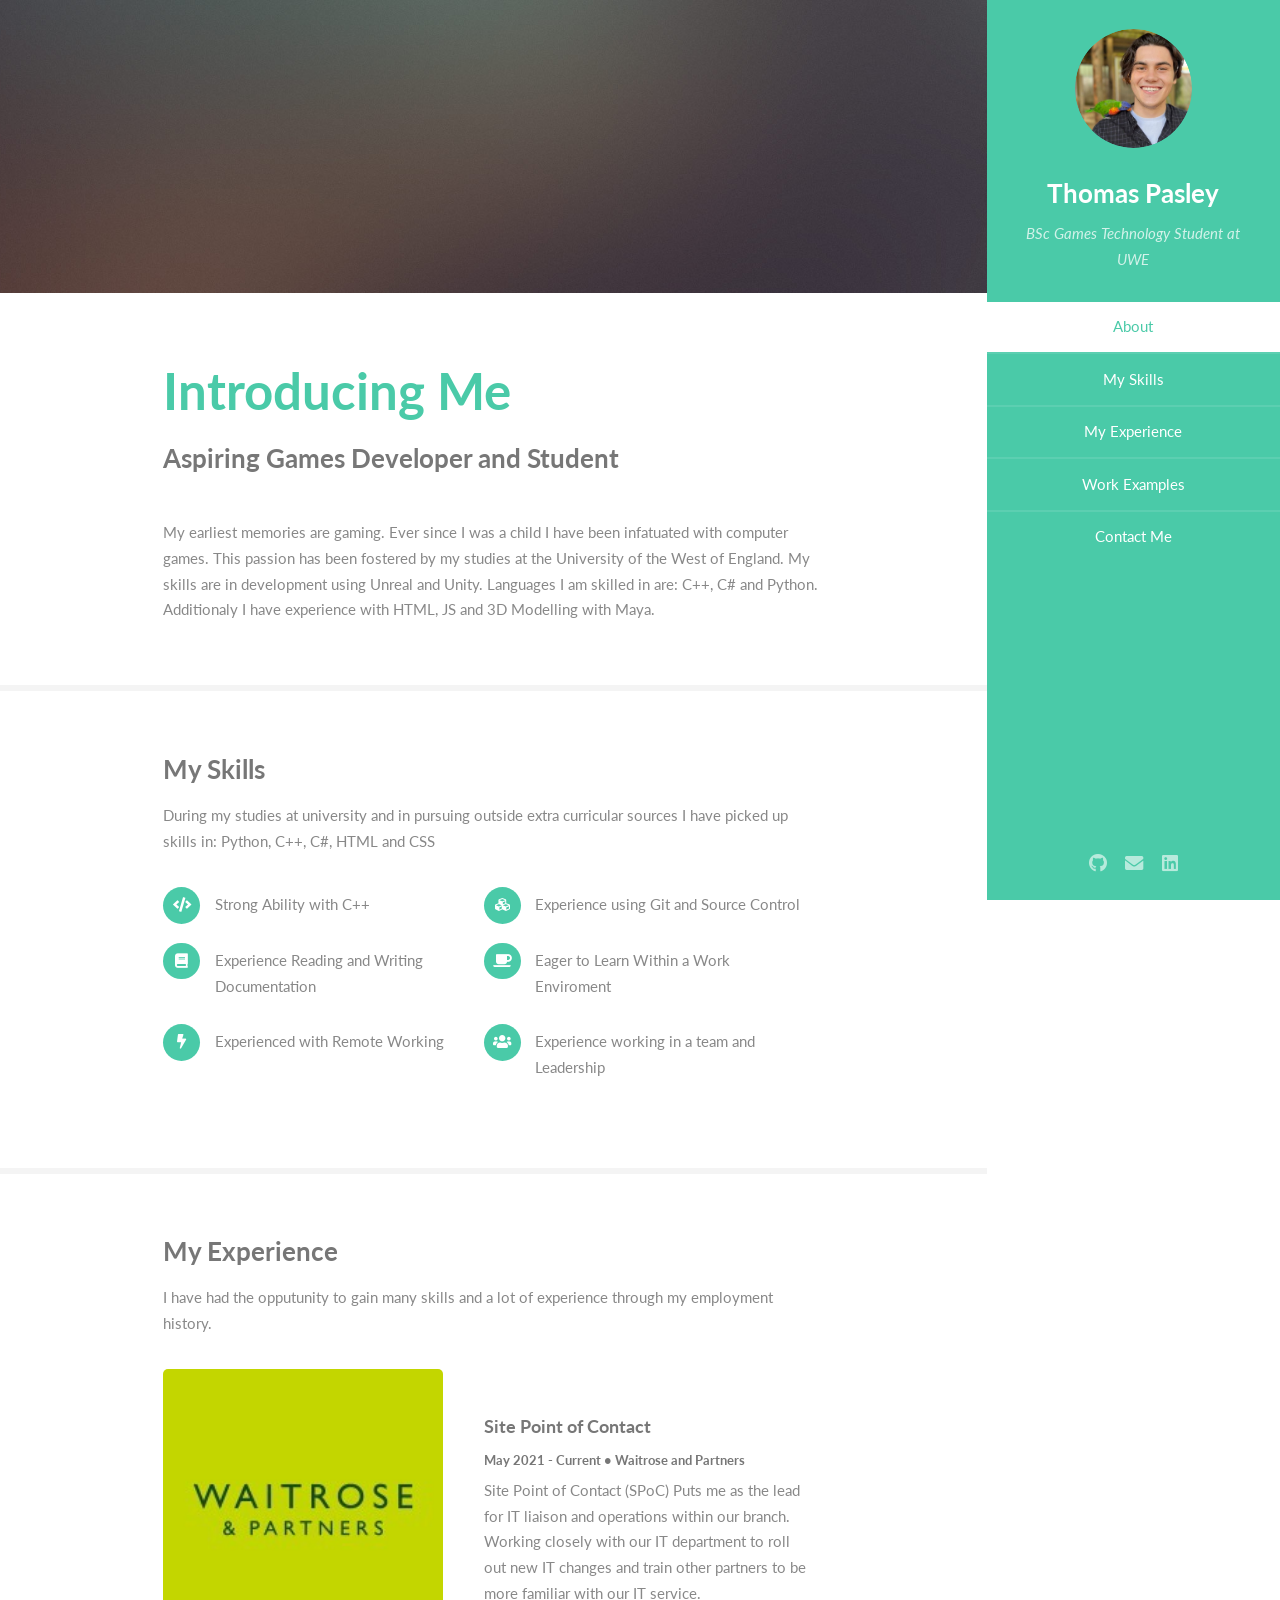
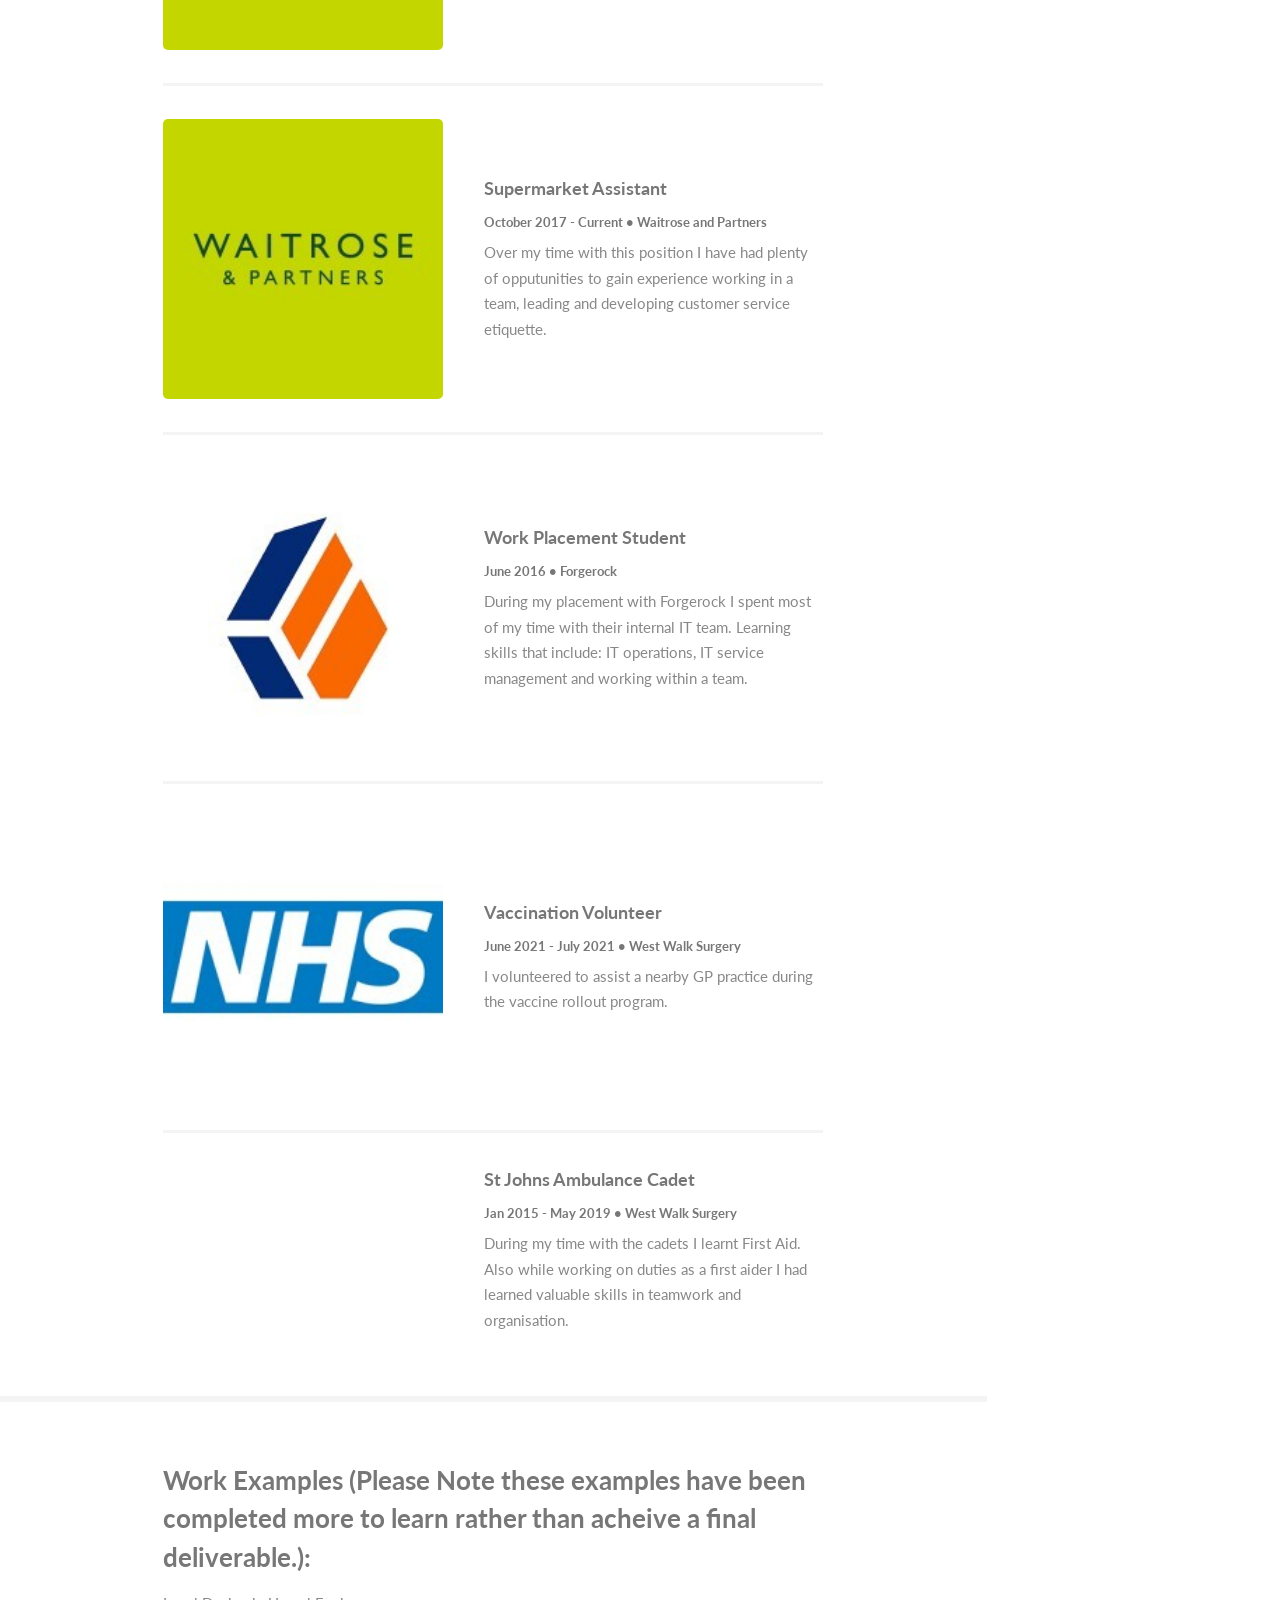
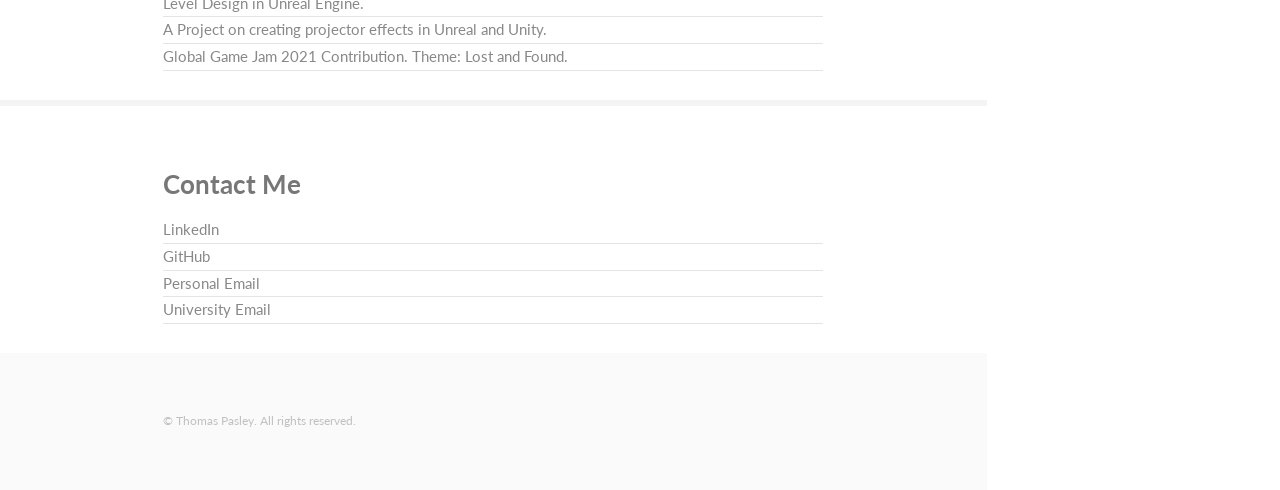
==== commit 5cd55352: "Update index.html" ====
--- a/index.html
+++ b/index.html
@@ -68,7 +68,7 @@
 							<h3>My Skills</h3>
 							<p>During my studies at university and in pursuing outside extra curricular sources I have picked up skills in: Python, C++, C#, HTML and CSS</p>
 							<ul class="feature-icons">
-								<li class="icon solid fa-code">Concise and Clear Coding Style</li>
+								<li class="icon solid fa-code">Strong Ability with C++</li>
 								<li class="icon solid fa-cubes">Experience using Git and Source Control</li>
 								<li class="icon solid fa-book">Experience Reading and Writing Documentation</li>
 								<li class="icon solid fa-coffee">Eager to Learn Within a Work Enviroment</li>
@@ -498,4 +498,4 @@
 			<script src="assets/js/main.js"></script>
 
 	</body>
-</html>+</html>
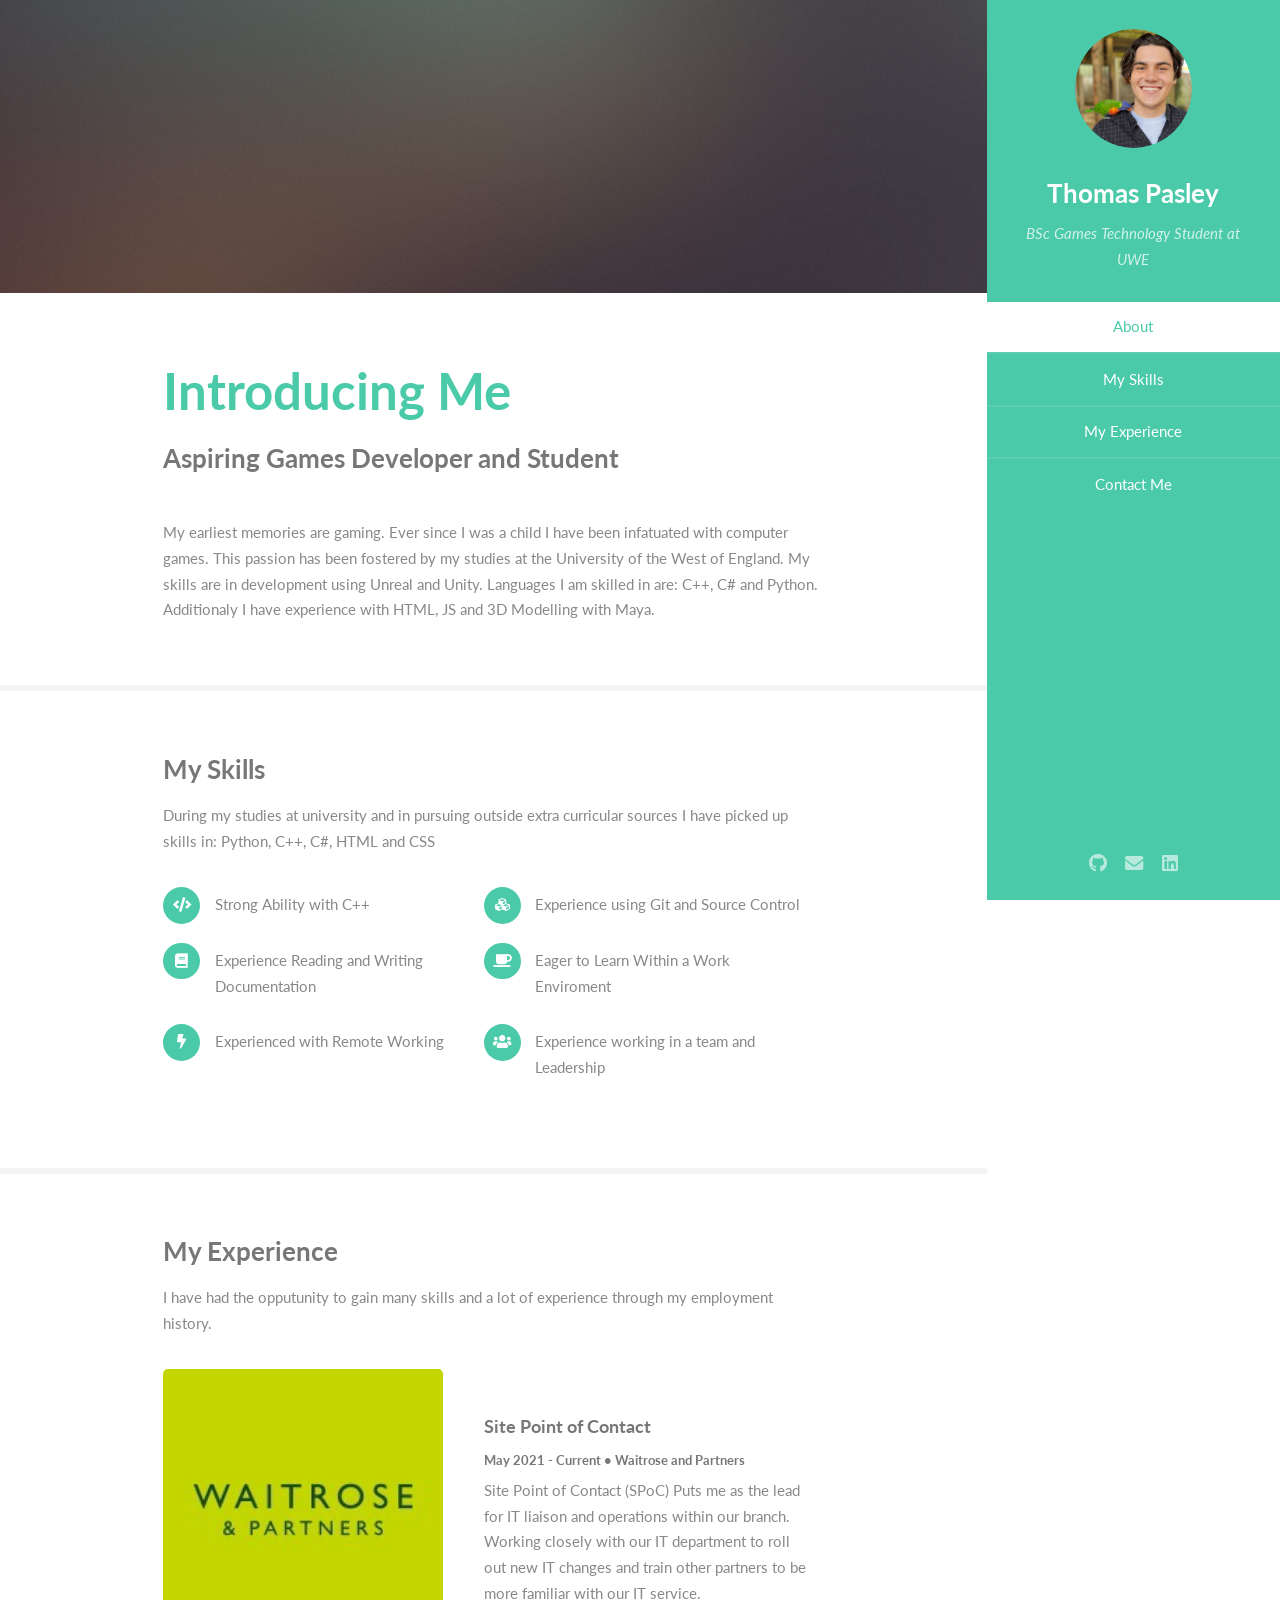
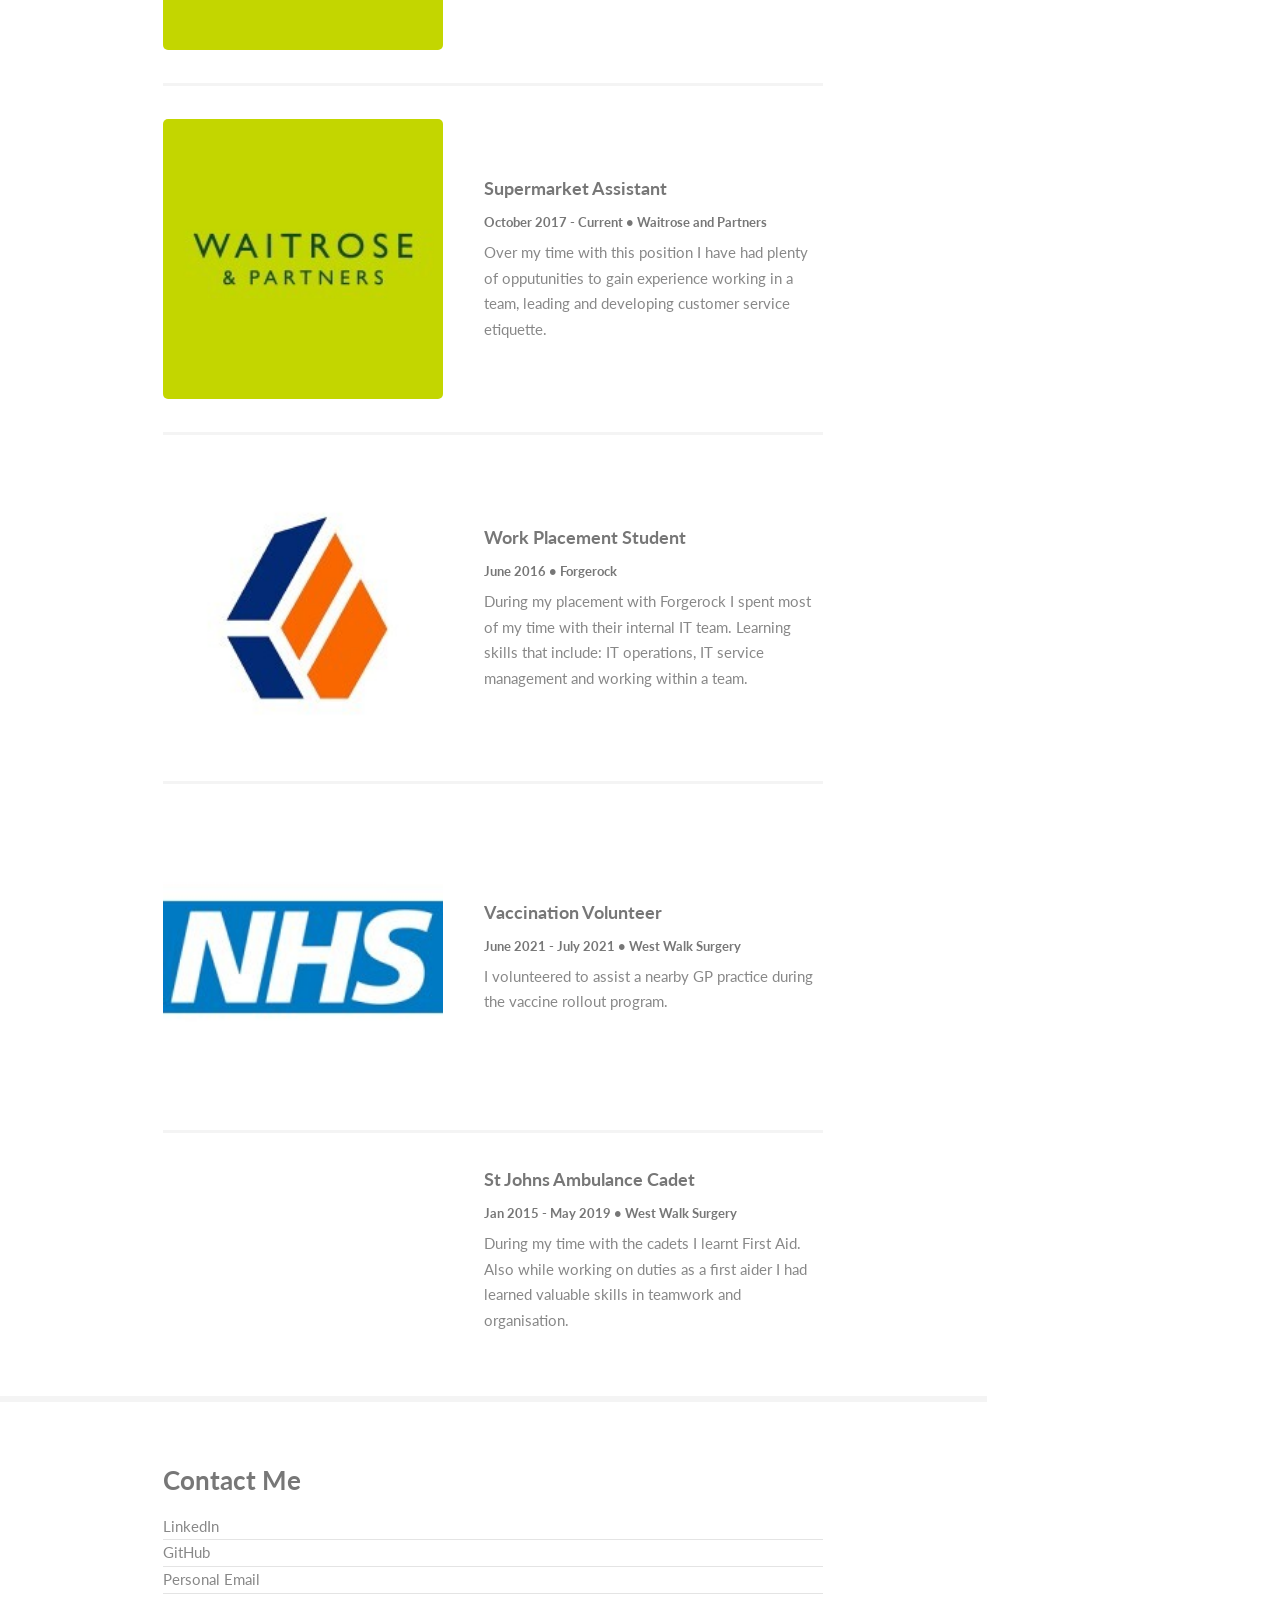
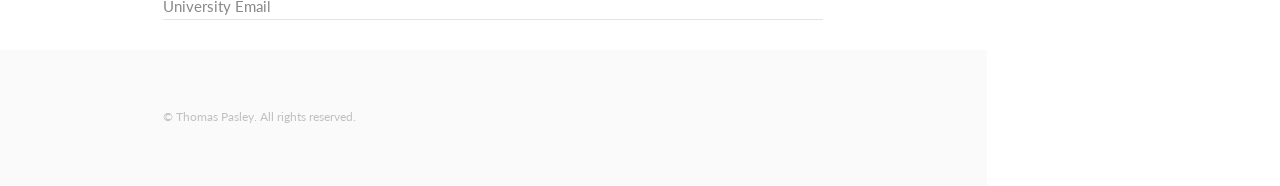
==== commit d8a7a0f4: "Update index.html" ====
--- a/index.html
+++ b/index.html
@@ -29,7 +29,6 @@
 						<li><a href="#one" class="active">About</a></li>
 						<li><a href="#two">My Skills</a></li>
 						<li><a href="#three">My Experience</a></li>
-						<li><a href="#four">Work Examples</a></li>
 						<li><a href="#five">Contact Me</a></li>
 					</ul>
 				</nav>
@@ -125,14 +124,6 @@
 									</div>
 								</article>
 							</div>
-						</div>
-					</section>
-
-					<!-- Four -->
-					<section id="four">
-						<div class="container">
-							<h3>Work Examples (Please Note these examples have been completed more to learn rather than acheive a final deliverable.):</h3>
-							<a href="https://youtu.be/Al8YGdhmD1I">Level Design in Unreal Engine.</a><a href="https://youtu.be/xZzA0zGArWQ">A Project on creating projector effects in Unreal and Unity.</a><a href="https://github.com/Kieran-De-Sousa/Lost-Property">Global Game Jam 2021 Contribution. Theme: Lost and Found.</a>
 						</div>
 					</section>
 
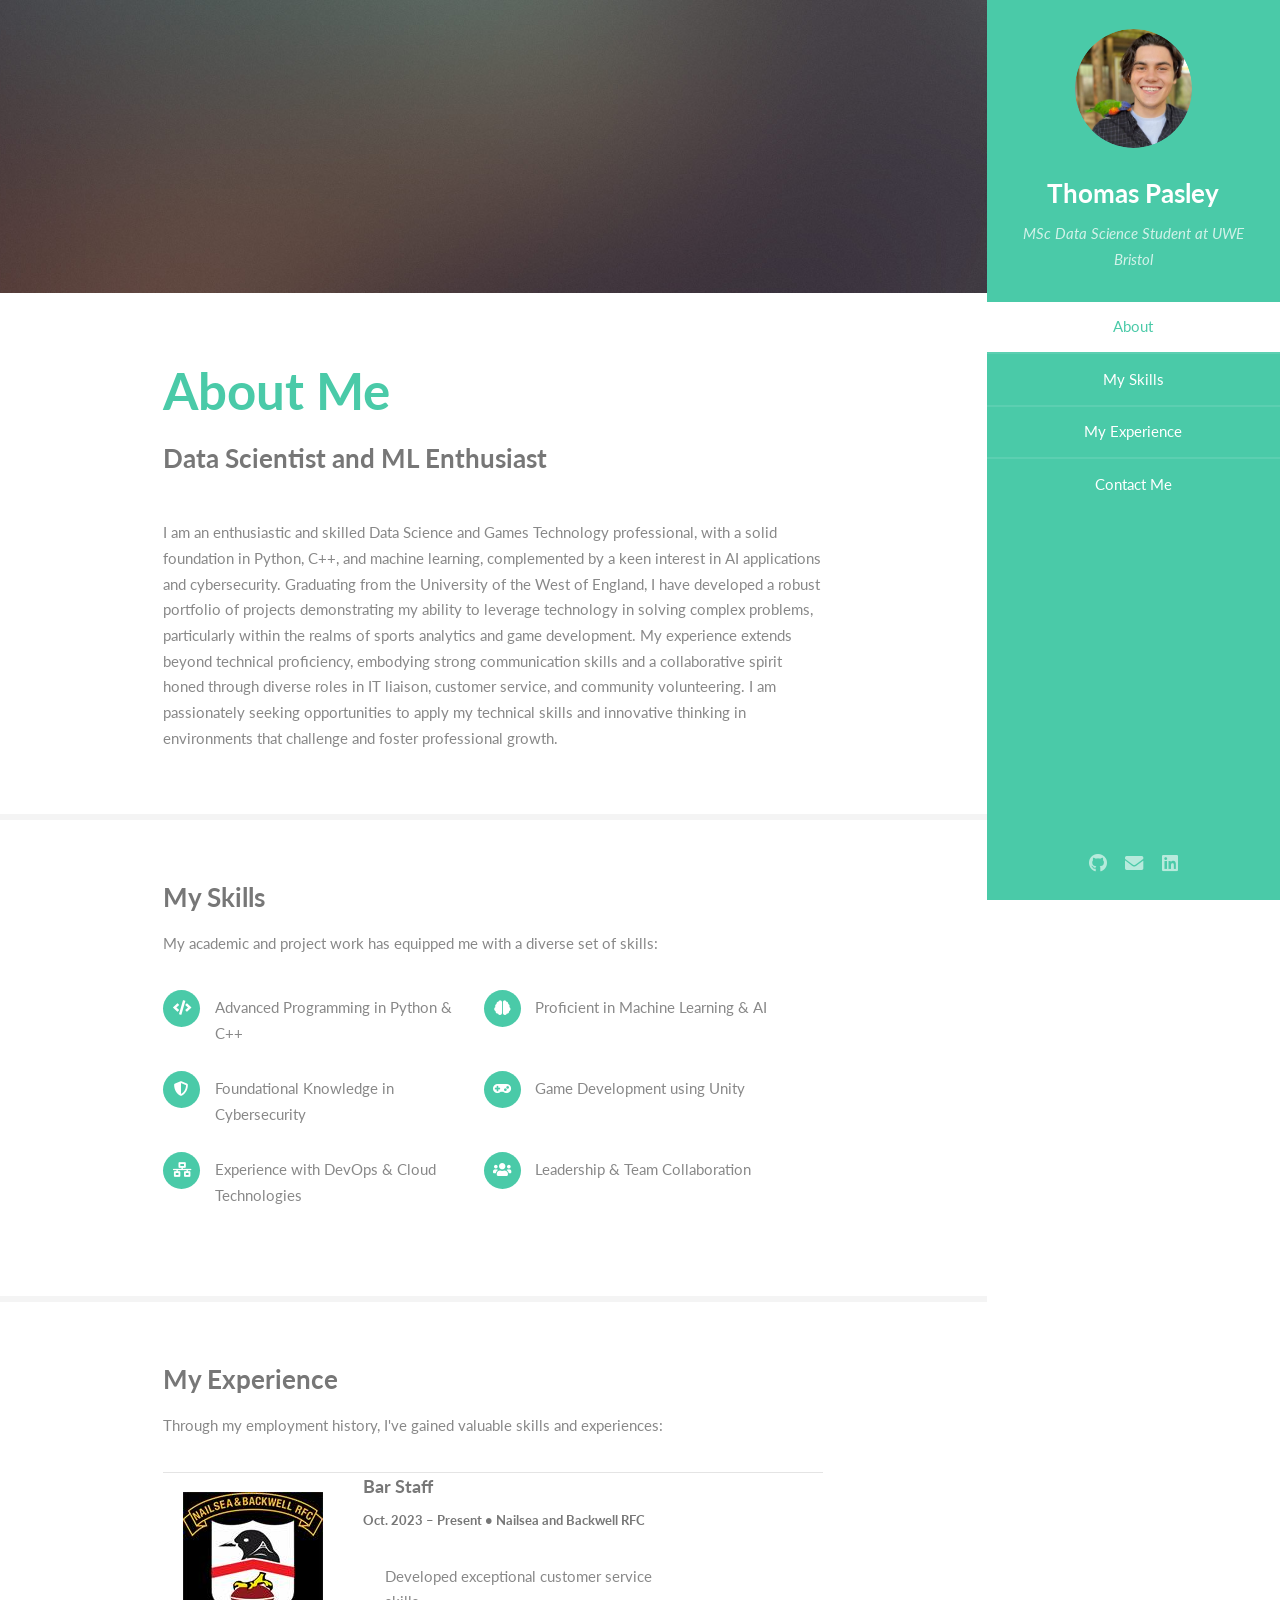
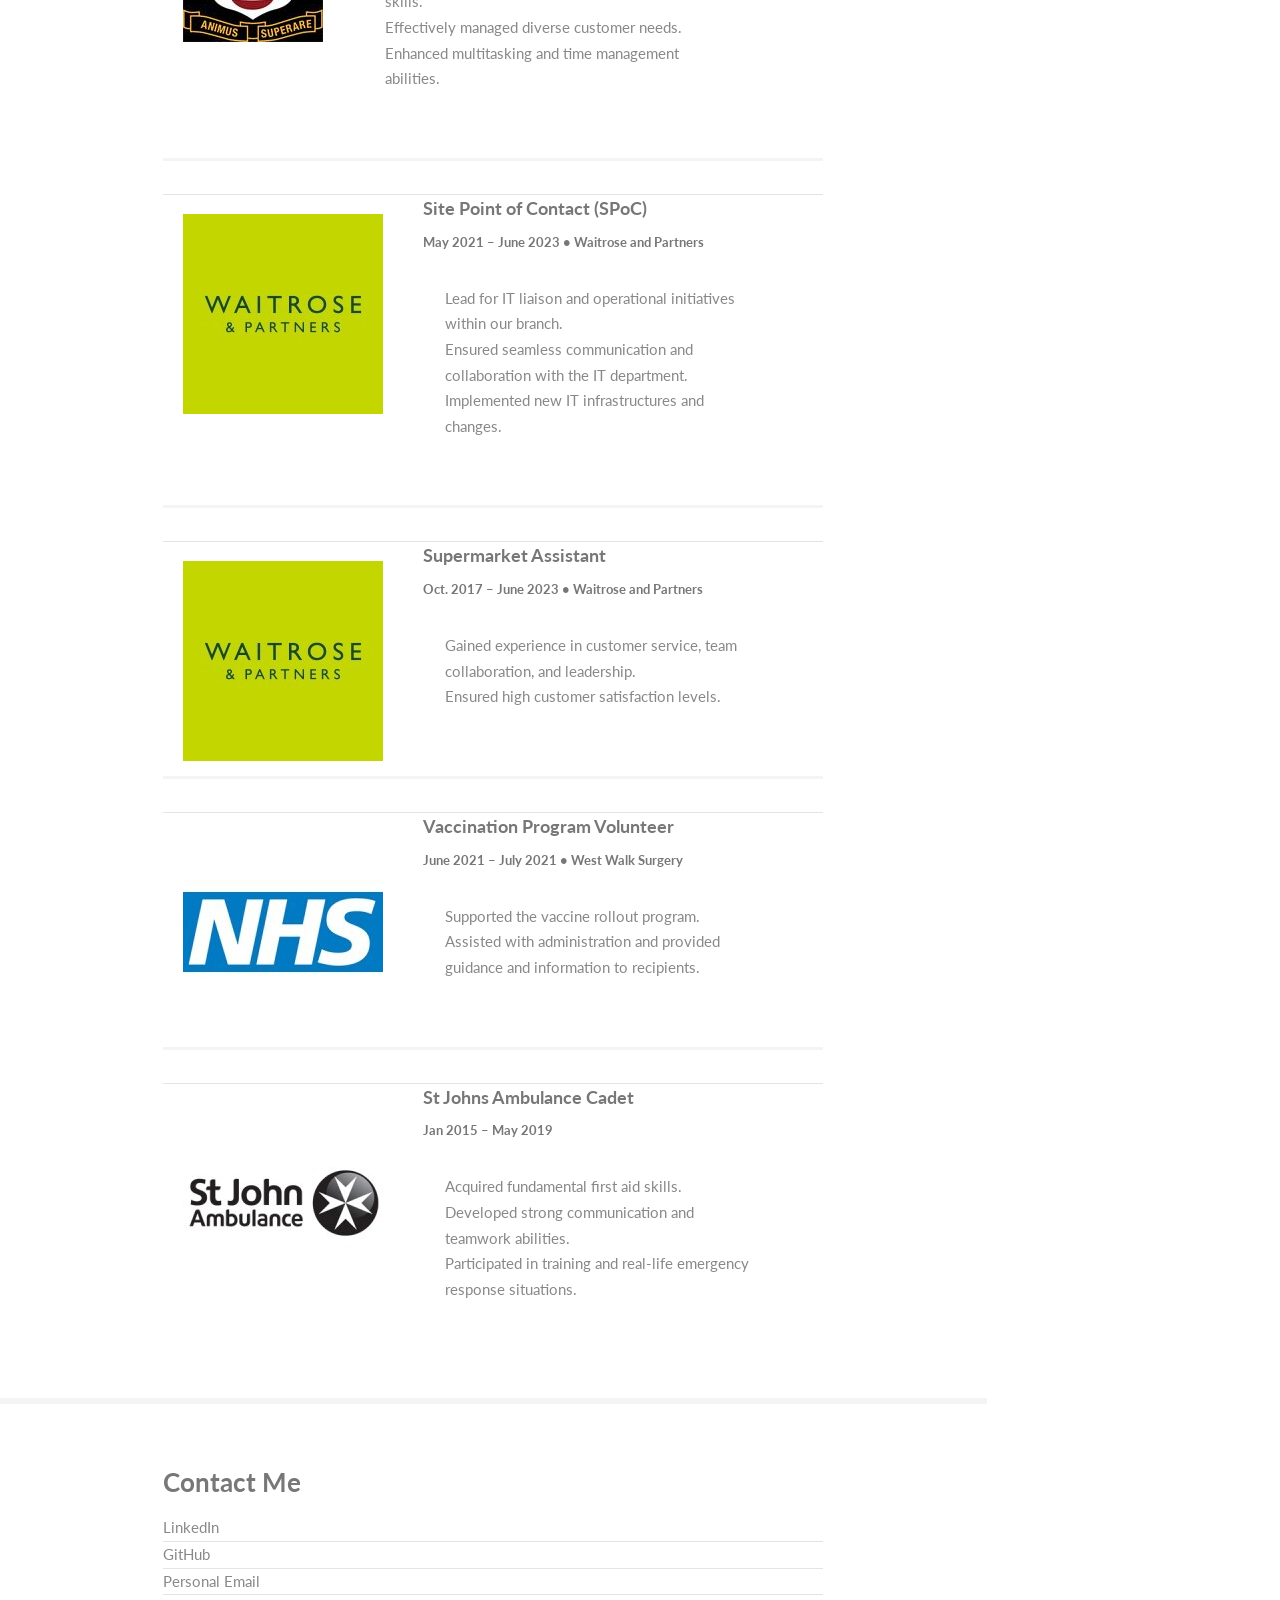
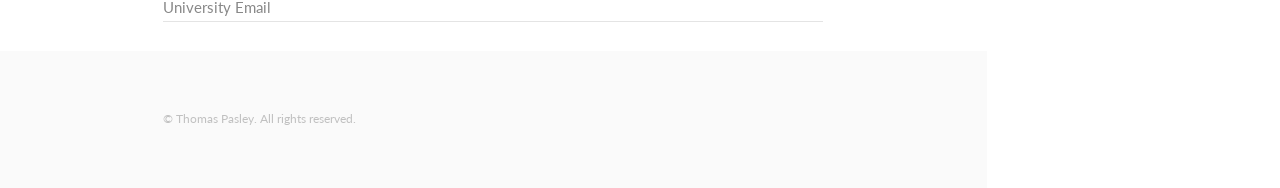
==== commit 0db5e3c7: "Update" ====
--- a/index.html
+++ b/index.html
@@ -22,7 +22,7 @@
 							Thomas Pasley
 						</a>
 					</h1>
-					<p>BSc Games Technology Student at UWE</p>
+					<p>MSc Data Science Student at UWE Bristol</p>
 				</header>
 				<nav id="nav">
 					<ul>
@@ -54,10 +54,15 @@
 						</div>
 						<div class="container">
 							<header class="major">
-								<h2>Introducing Me</h2>
-								<p>Aspiring Games Developer and Student</p>
+								<h2>About Me</h2>
+								<p>Data Scientist and ML Enthusiast</p>
 							</header>
-							<p>My earliest memories are gaming. Ever since I was a child I have been infatuated with computer games. This passion has been fostered by my studies at the University of the West of England. My skills are in development using Unreal and Unity. Languages I am skilled in are: C++, C# and Python. Additionaly I have experience with HTML, JS and 3D Modelling with Maya.</p>
+							<p>I am an enthusiastic and skilled Data Science and Games Technology professional, with a solid foundation in Python, C++, and machine learning, complemented by a keen interest in AI applications and cybersecurity.
+								Graduating from the University of the West of England,
+								I have developed a robust portfolio of projects demonstrating my ability to leverage technology in solving complex problems,
+								particularly within the realms of sports analytics and game development.
+								My experience extends beyond technical proficiency, embodying strong communication skills and a collaborative spirit honed through diverse roles in IT liaison, customer service, and community volunteering.
+								I am passionately seeking opportunities to apply my technical skills and innovative thinking in environments that challenge and foster professional growth.</p>
 						</div>
 					</section>
 
@@ -65,15 +70,16 @@
 					<section id="two">
 						<div class="container">
 							<h3>My Skills</h3>
-							<p>During my studies at university and in pursuing outside extra curricular sources I have picked up skills in: Python, C++, C#, HTML and CSS</p>
+							<p>My academic and project work has equipped me with a diverse set of skills:</p>
 							<ul class="feature-icons">
-								<li class="icon solid fa-code">Strong Ability with C++</li>
-								<li class="icon solid fa-cubes">Experience using Git and Source Control</li>
-								<li class="icon solid fa-book">Experience Reading and Writing Documentation</li>
-								<li class="icon solid fa-coffee">Eager to Learn Within a Work Enviroment</li>
-								<li class="icon solid fa-bolt">Experienced with Remote Working</li>
-								<li class="icon solid fa-users">Experience working in a team and Leadership</li>
+								<li class="icon solid fa-code">Advanced Programming in Python & C++</li>
+								<li class="icon solid fa-brain">Proficient in Machine Learning & AI</li>
+								<li class="icon solid fa-shield-alt">Foundational Knowledge in Cybersecurity</li>
+								<li class="icon solid fa-gamepad">Game Development using Unity</li>
+								<li class="icon solid fa-network-wired">Experience with DevOps & Cloud Technologies</li>
+								<li class="icon solid fa-users">Leadership & Team Collaboration</li>
 							</ul>
+
 						</div>
 					</section>
 
@@ -81,51 +87,81 @@
 					<section id="three">
 						<div class="container">
 							<h3>My Experience</h3>
-							<p>I have had the opputunity to gain many skills and a lot of experience through my employment history.</p>
+							<p>Through my employment history, I've gained valuable skills and experiences:</p>
 							<div class="features">
 								<article>
-									<a href="#" class="image"><img src="images/waitrose.jpg" alt="" /></a>
+									<a href="#" class="experience-image"><img src="images/nailsea.jpg" alt="" /></a>
 									<div class="inner">
-										<h4>Site Point of Contact</h4>
-										<h5> May 2021 - Current • Waitrose and Partners</h5>
-										<p>Site Point of Contact (SPoC) Puts me as the lead for IT liaison and operations within our branch. Working closely with our IT department to roll out new IT changes and train other partners to be more familiar with our IT service.</p>
+										<h4>Bar Staff</h4>
+										<h5>Oct. 2023 – Present • Nailsea and Backwell RFC</h5>
+										<p>
+										<ul>
+											<li>Developed exceptional customer service skills.</li>
+											<li>Effectively managed diverse customer needs.</li>
+											<li>Enhanced multitasking and time management abilities.</li>
+										</ul>
+										</p>
 									</div>
 								</article>
 								<article>
-									<a href="#" class="image"><img src="images/waitrose.jpg" alt="" /></a>
+									<a href="#" class="experience-image"><img src="images/waitrose.jpg" alt="" /></a>
 									<div class="inner">
-										<h4>Supermarket Assistant</h4>
-										<h5> October 2017 - Current • Waitrose and Partners</h5>
-										<p>Over my time with this position I have had plenty of opputunities to gain experience working in a team, leading and developing customer service etiquette.</p>
+										<h4>Site Point of Contact (SPoC)</h4>
+										<h5>May 2021 – June 2023 • Waitrose and Partners</h5>
+										<p>
+										<ul>
+											<li>Lead for IT liaison and operational initiatives within our branch.</li>
+											<li>Ensured seamless communication and collaboration with the IT department.</li>
+											<li>Implemented new IT infrastructures and changes.</li>
+										</ul>
+										</p>
 									</div>
 								</article>
 								<article>
-									<a href="#" class="image"><img src="images/forgerock.jpg" alt="" /></a>
+									<a href="#" class="experience-image"><img src="images/waitrose.jpg" alt="" /></a>
 									<div class="inner">
-										<h4>Work Placement Student</h4>
-										<h5> June 2016 • Forgerock</h5>
-										<p>During my placement with Forgerock I spent most of my time with their internal IT team. Learning skills that include: IT operations, IT service management and working within a team.</p>
+										<h4>Supermarket Assistant</h4>
+										<h5>Oct. 2017 – June 2023 • Waitrose and Partners</h5>
+										<p>
+										<ul>
+											<li>Gained experience in customer service, team collaboration, and leadership.</li>
+											<li>Ensured high customer satisfaction levels.</li>
+										</ul>
+										</p>
 									</div>
 								</article>
 								<article>
-									<a href="#" class="image"><img src="images/nhs.jpg" alt="" /></a>
+									<a href="#" class="experience-image"><img src="images/nhs.jpg" alt="" /></a>
 									<div class="inner">
-										<h4>Vaccination Volunteer</h4>
-										<h5> June 2021 - July 2021 • West Walk Surgery</h5>
-										<p>I volunteered to assist a nearby GP practice during the vaccine rollout program.</p>
+										<h4>Vaccination Program Volunteer</h4>
+										<h5>June 2021 – July 2021 • West Walk Surgery</h5>
+										<p>
+										<ul>
+											<li>Supported the vaccine rollout program.</li>
+											<li>Assisted with administration and provided guidance and information to recipients.</li>
+										</ul>
+										</p>
 									</div>
 								</article>
 								<article>
-									<a href="#" class="image"><img src="stjohns.jpg" alt="" /></a>
+									<a href="#" class="experience-image"><img src="images/stjohns.jpg" alt="" /></a>
 									<div class="inner">
 										<h4>St Johns Ambulance Cadet</h4>
-										<h5> Jan 2015 - May 2019 • West Walk Surgery</h5>
-										<p>During my time with the cadets I learnt First Aid. Also while working on duties as a first aider I had learned valuable skills in teamwork and organisation.</p>
+										<h5>Jan 2015 – May 2019</h5>
+										<p>
+										<ul>
+											<li>Acquired fundamental first aid skills.</li>
+											<li>Developed strong communication and teamwork abilities.</li>
+											<li>Participated in training and real-life emergency response situations.</li>
+										</ul>
+										</p>
 									</div>
 								</article>
 							</div>
 						</div>
 					</section>
+
+
 
 					<!-- Five -->
 					<section id="five">
--- a/assets/css/main.css
+++ b/assets/css/main.css
@@ -34,6 +34,12 @@
 body {
 	line-height: 1;
 }
+
+.resized-image {
+	width: 75px; /* Or any other size */
+	height: auto; /* Keeps the aspect ratio */
+}
+
 
 ol, ul {
 	list-style: none;
@@ -3321,4 +3327,16 @@
 			width: 50%;
 		}
 
-	}+	}
+
+.experience-image img {
+	max-width: 100%; /* Ensures the image width does not exceed the container width */
+	height: auto;
+	padding-right: 40px; /* Adjust space on the right */
+	padding-bottom: 20px; /* Adjust space below */
+	padding-left: 20px; /* Adjust space on the right */
+	padding-top: 20px; /* Adjust space below */
+	display: block; /* Treats the image as a block-level element, providing better control over spacing */
+	float: left; /* Aligns the image to the left */
+}
+
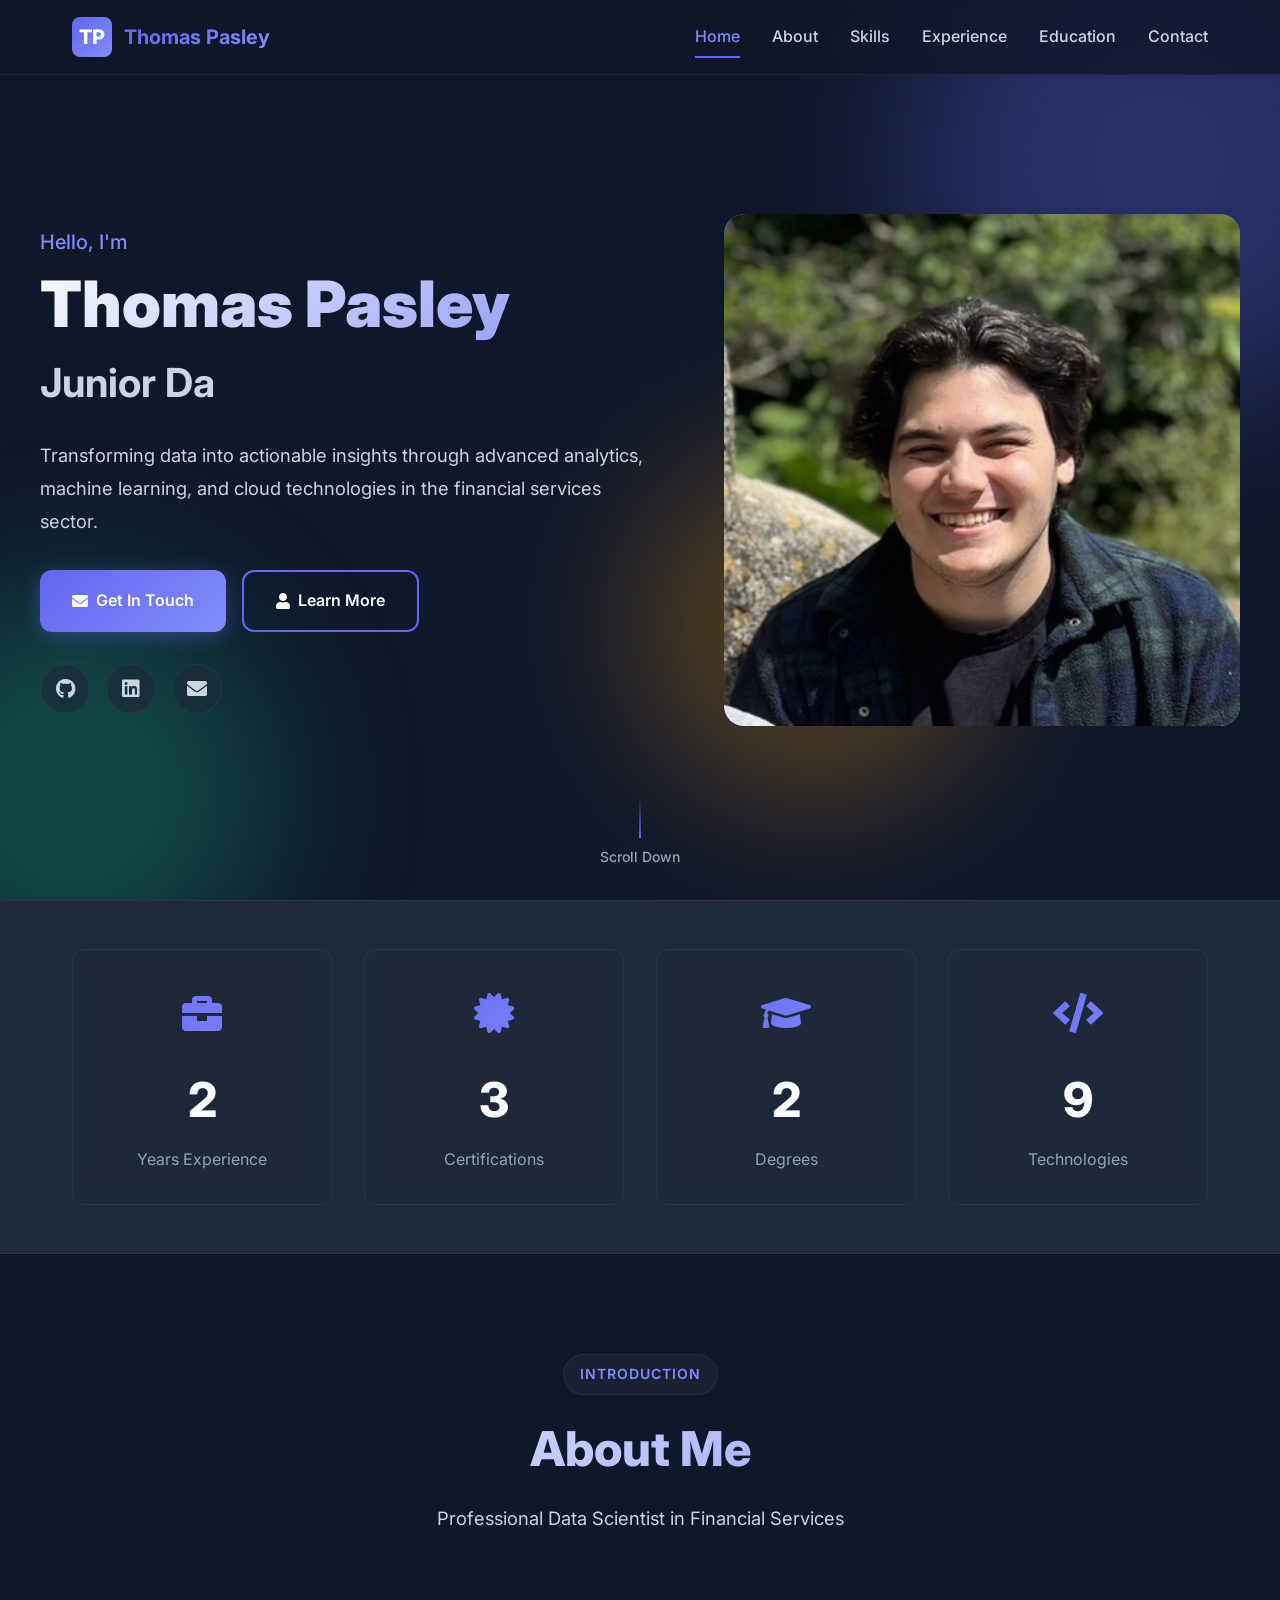
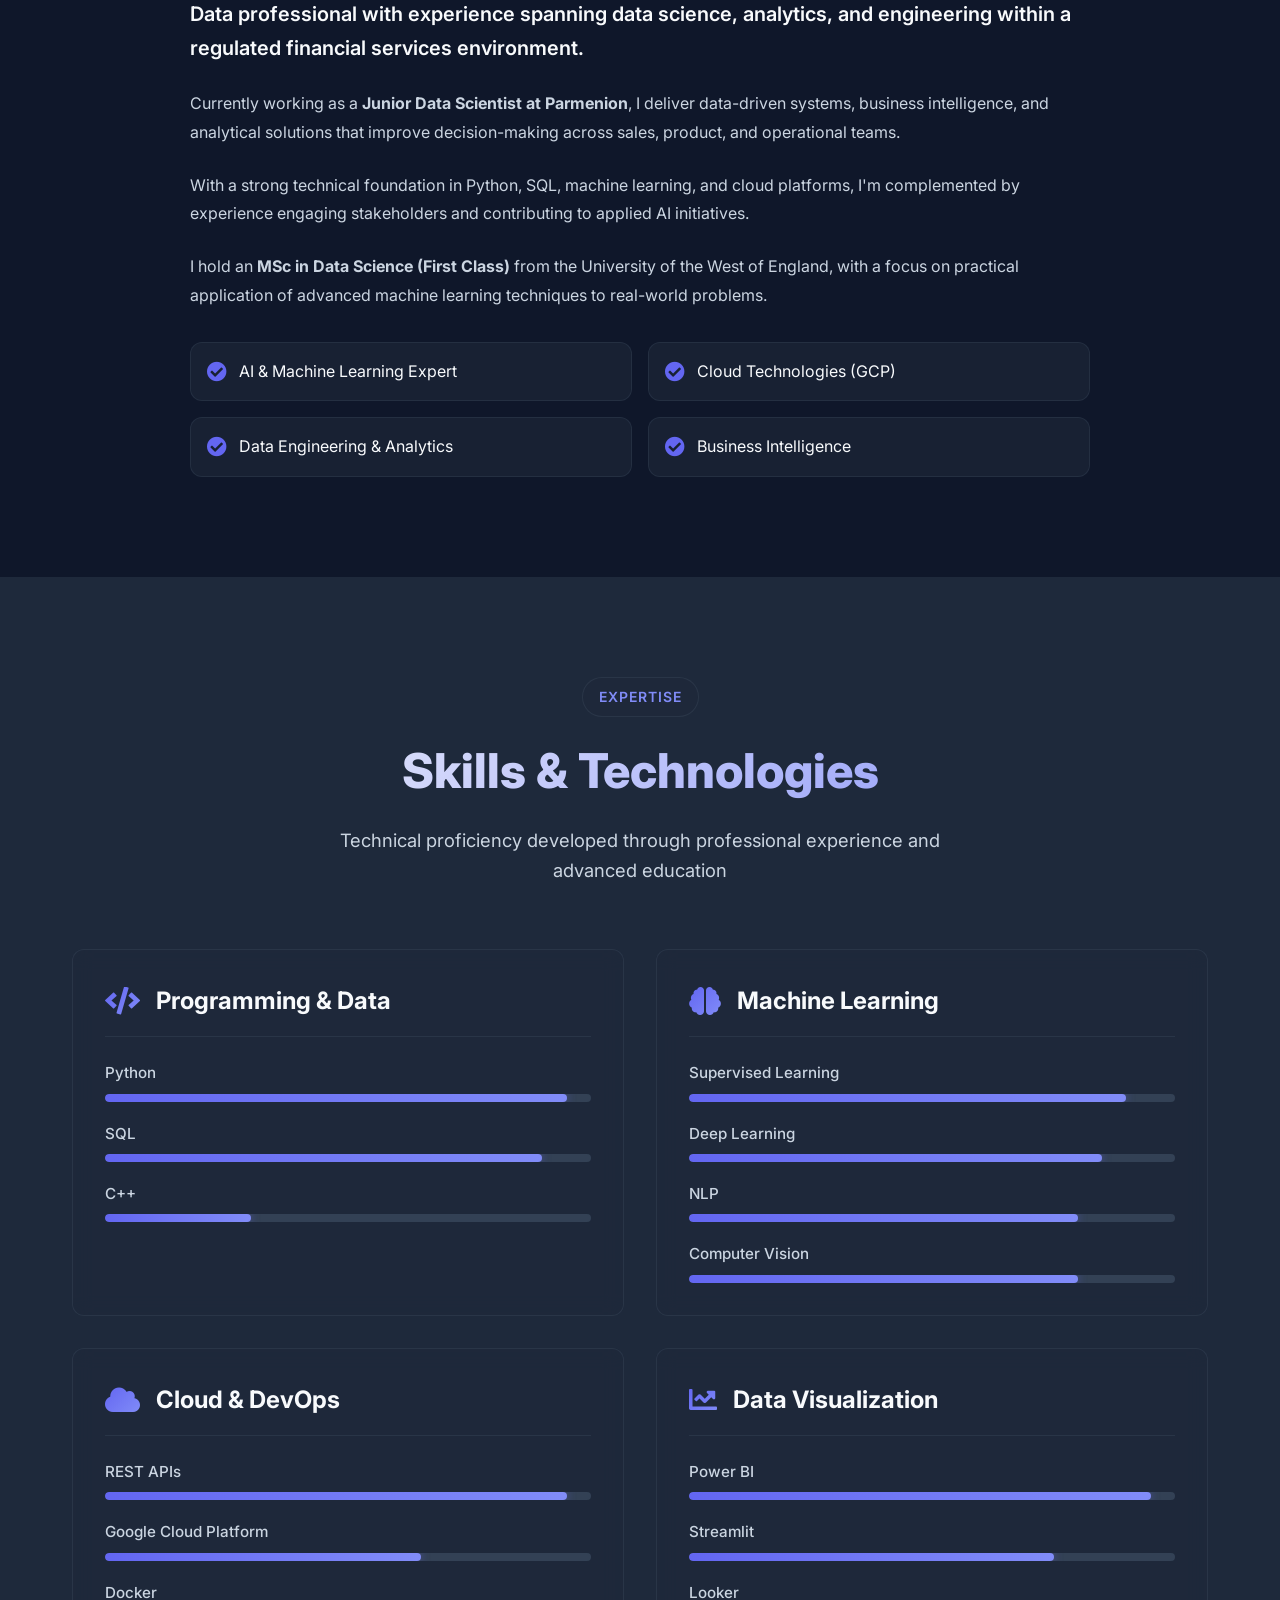
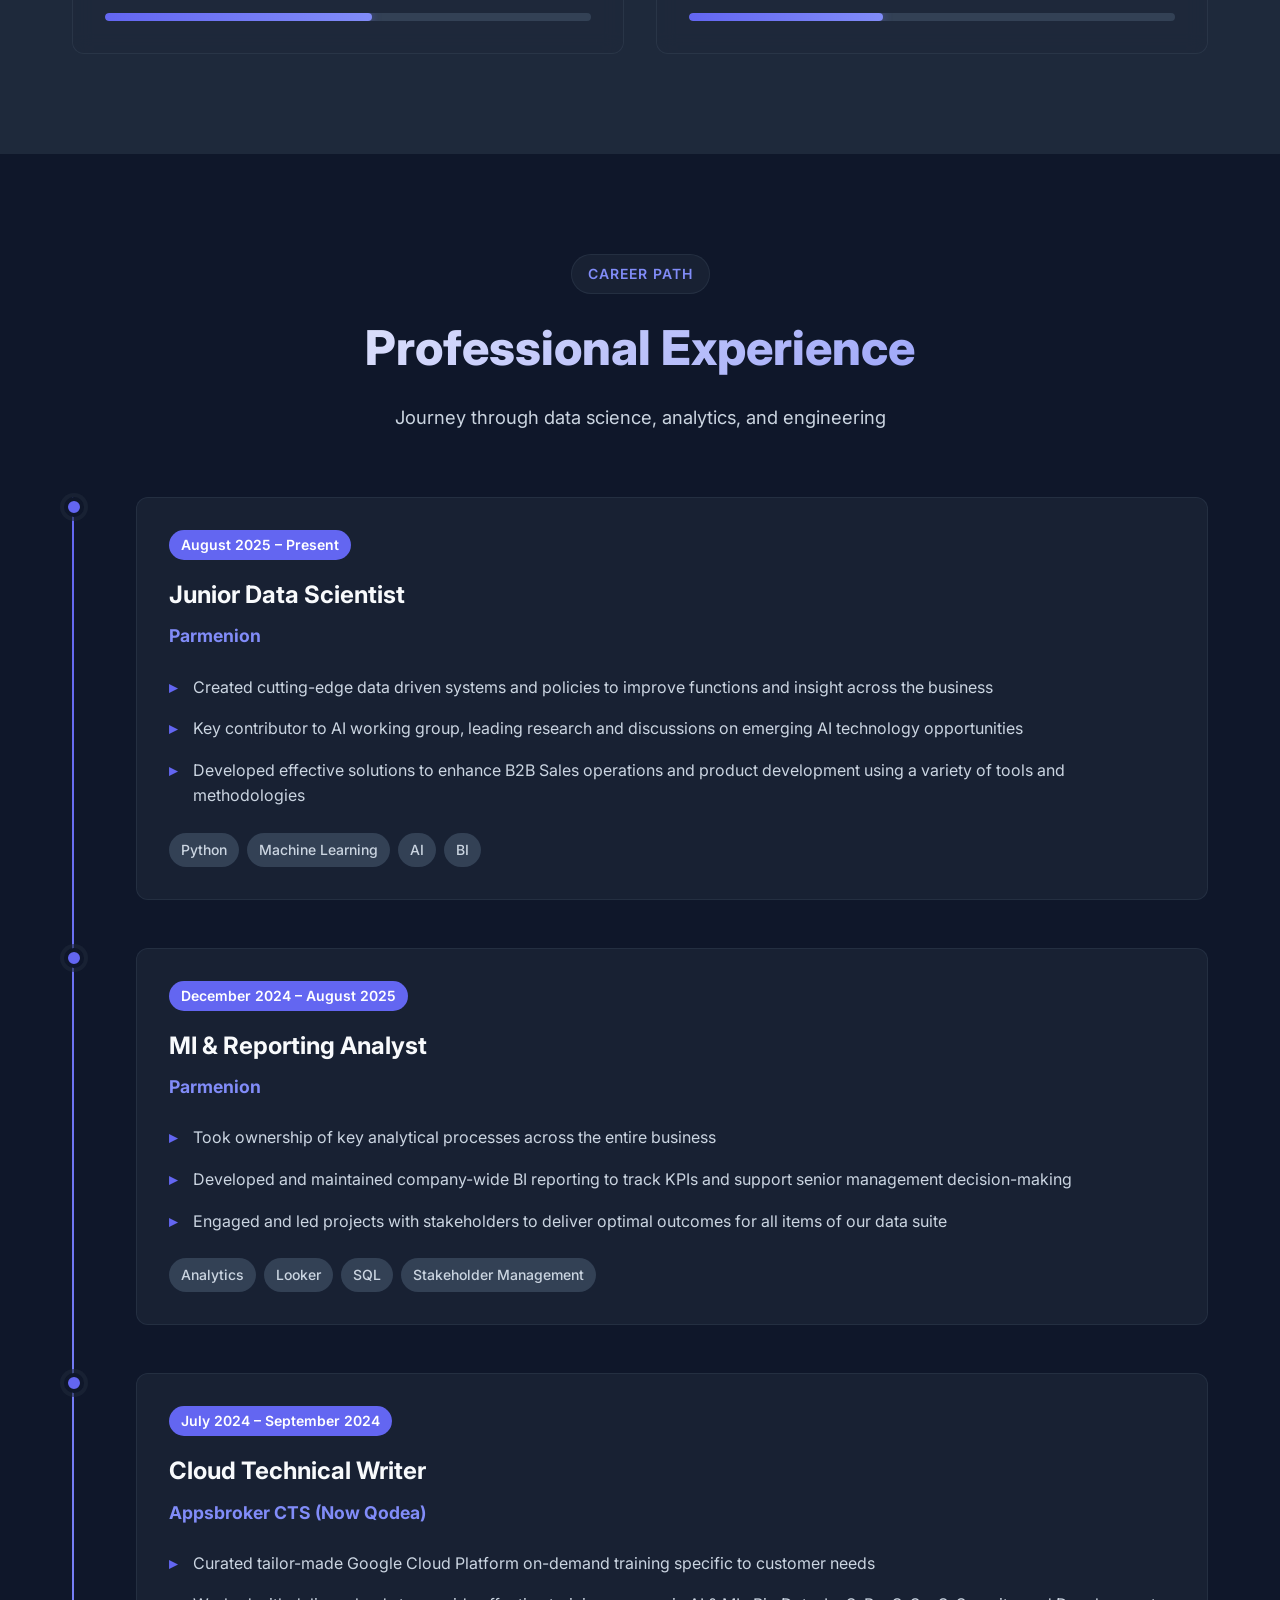
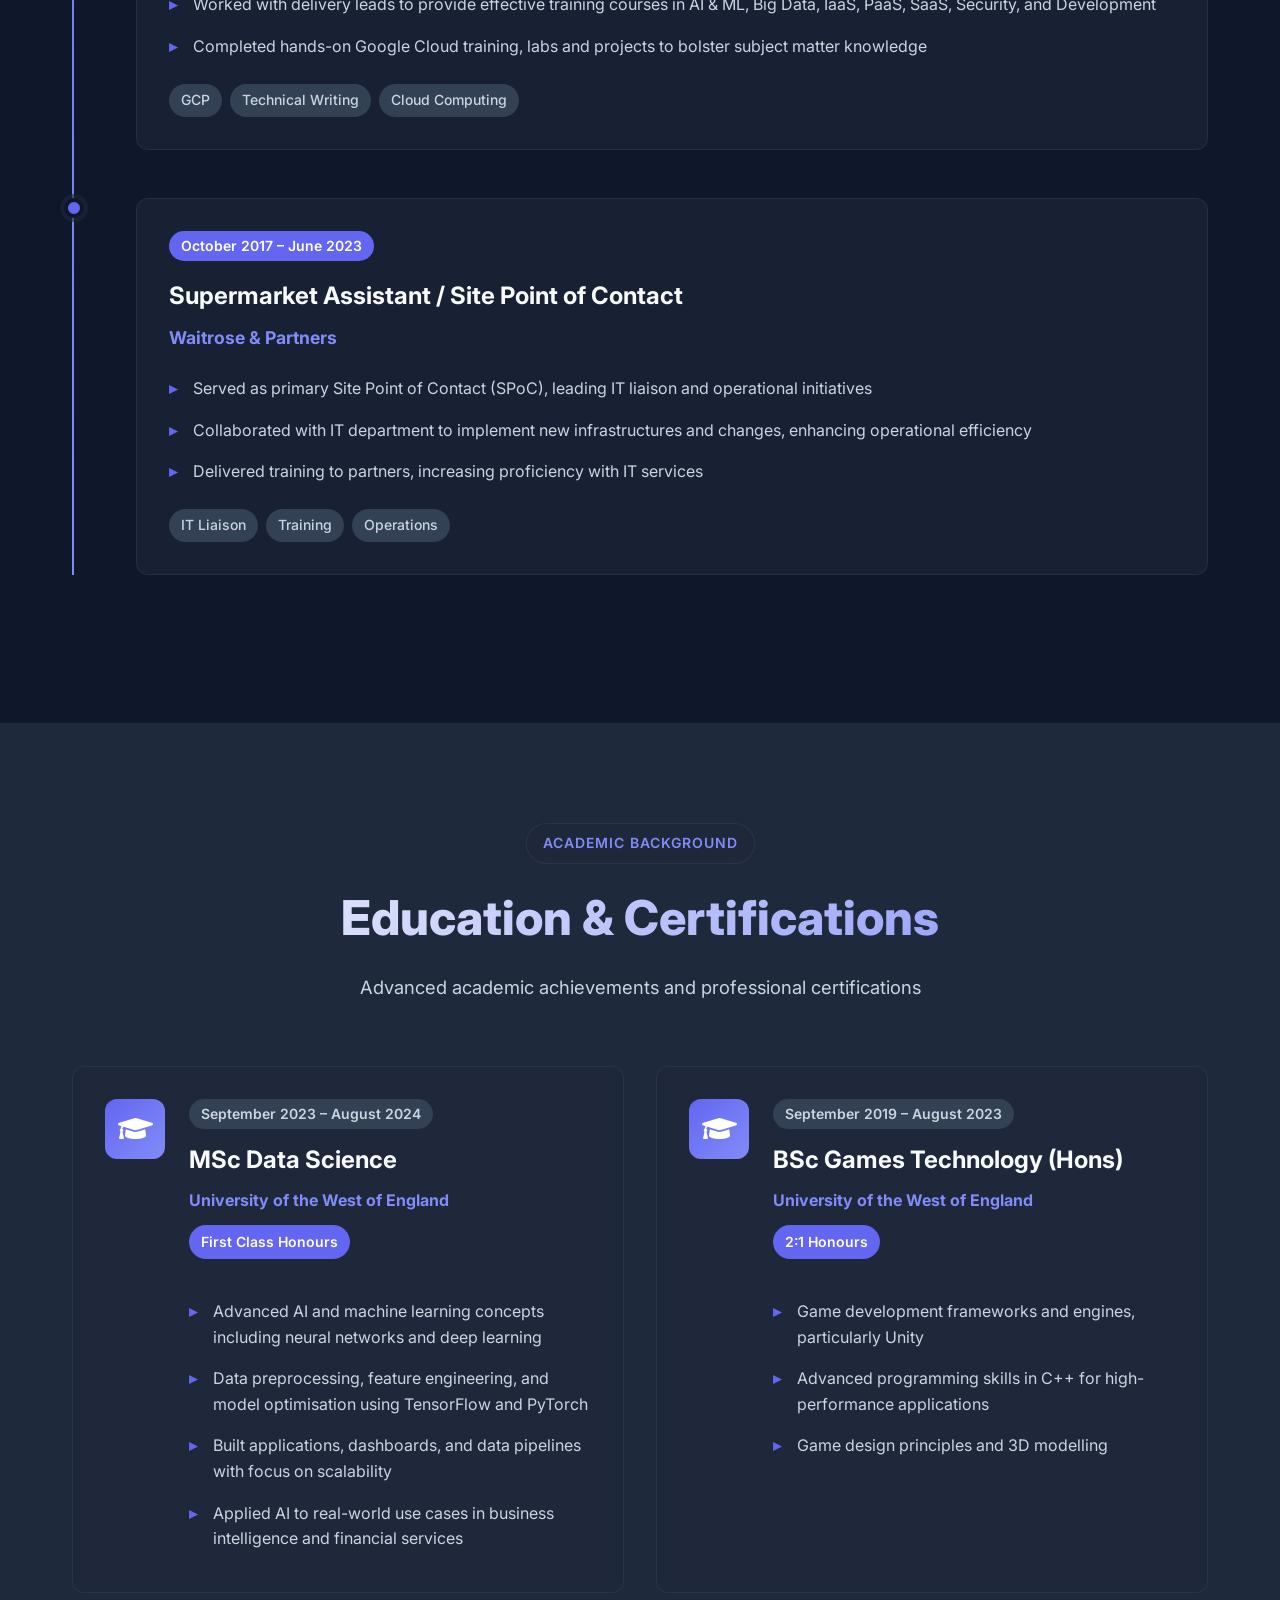
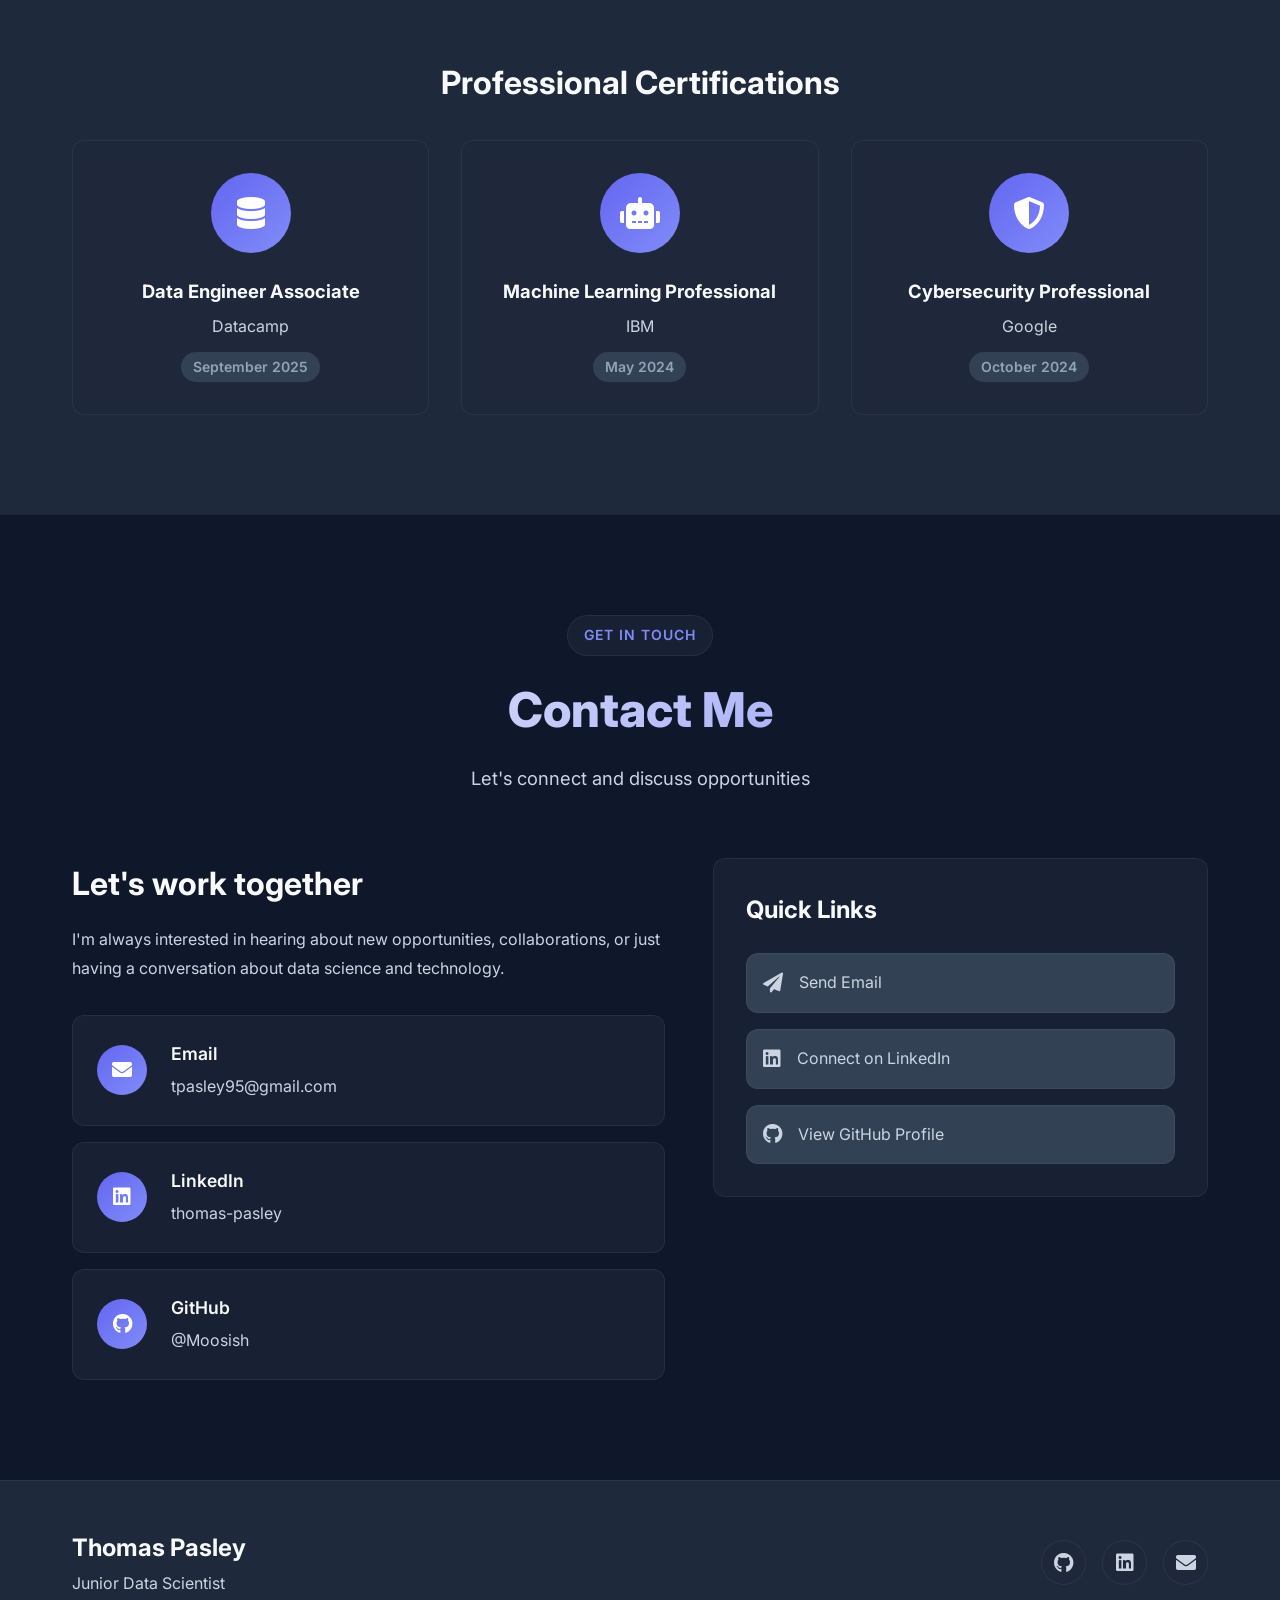
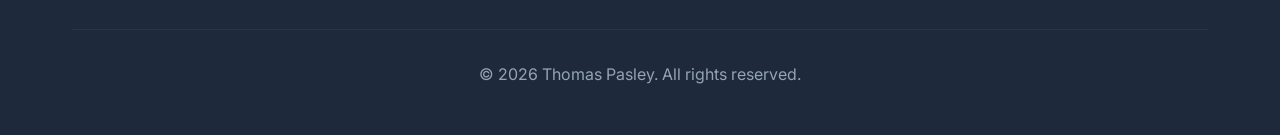
==== commit 5abcbb54: "Complete portfolio redesign with modern layout and updated content - Restructured entire site with m" ====
--- a/index.html
+++ b/index.html
@@ -1,528 +1,566 @@
-	<!DOCTYPE HTML>
-<!--
-	Read Only by HTML5 UP
-	html5up.net | @ajlkn
-	Free for personal and commercial use under the CCA 3.0 license (html5up.net/license)
--->
+<!DOCTYPE HTML>
 <html>
 	<head>
-		<title>Thomas Pasley Portfolio</title>
+		<title>Thomas Pasley - Data Scientist Portfolio</title>
 		<meta charset="utf-8" />
 		<meta name="viewport" content="width=device-width, initial-scale=1, user-scalable=no" />
-		<link rel="stylesheet" href="assets/css/main.css" />
+		<meta name="description" content="Thomas Pasley - Junior Data Scientist specializing in machine learning, data analytics, and cloud technologies" />
+		<link rel="preconnect" href="https://fonts.googleapis.com">
+		<link rel="preconnect" href="https://fonts.gstatic.com" crossorigin>
+		<link href="https://fonts.googleapis.com/css2?family=Inter:wght@300;400;500;600;700;800;900&family=Fira+Code:wght@400;500&display=swap" rel="stylesheet">
+		<link rel="stylesheet" href="assets/css/fontawesome-all.min.css" />
+		<link rel="stylesheet" href="assets/css/redesign.css" />
 	</head>
-	<body class="is-preload">
-
-		<!-- Header -->
-			<section id="header">
-				<header>
-					<span class="image avatar"><img src="images/avatar.jpg" alt="" /></span>
-					<h1 id="logo">
-						<a href="#">
-							Thomas Pasley
-						</a>
-					</h1>
-					<p>MSc Data Science Student at UWE Bristol</p>
-				</header>
-				<nav id="nav">
-					<ul>
-						<li><a href="#one" class="active">About</a></li>
-						<li><a href="#two">My Skills</a></li>
-						<li><a href="#three">My Experience</a></li>
-						<li><a href="#five">Contact Me</a></li>
-					</ul>
-				</nav>
-				<footer>
-					<ul class="icons">
-						<li><a href="https://github.com/Moosish" class="icon brands fa-github"><span class="label">Github</span></a></li>
-						<li><a href="mailto:tpasley95@gmail.com" class="icon solid fa-envelope"><span class="label">Email</span></a></li>
-						<li><a href="https://www.linkedin.com/in/thomas-pasley/" class="icon brands fa-linkedin"><span class="label">LinkedIn</span></a></li>
-					</ul>
-				</footer>
-			</section>
-
-		<!-- Wrapper -->
-			<div id="wrapper">
-
-				<!-- Main -->
-				<div id="main">
-
-					<!-- One -->
-					<section id="one">
-						<div class="image main" data-position="center">
-							<img src="images/banner.jpg" alt="" />
-						</div>
-						<div class="container">
-							<header class="major">
-								<h2>About Me</h2>
-								<p>Data Scientist and ML Enthusiast</p>
-							</header>
-							<p>I am an enthusiastic and skilled Data Science and Games Technology professional, with a solid foundation in Python, C++, and machine learning, complemented by a keen interest in AI applications and cybersecurity.
-								Graduating from the University of the West of England,
-								I have developed a robust portfolio of projects demonstrating my ability to leverage technology in solving complex problems,
-								particularly within the realms of sports analytics and game development.
-								My experience extends beyond technical proficiency, embodying strong communication skills and a collaborative spirit honed through diverse roles in IT liaison, customer service, and community volunteering.
-								I am passionately seeking opportunities to apply my technical skills and innovative thinking in environments that challenge and foster professional growth.</p>
-						</div>
-					</section>
-
-					<!-- Two -->
-					<section id="two">
-						<div class="container">
-							<h3>My Skills</h3>
-							<p>My academic and project work has equipped me with a diverse set of skills:</p>
-							<ul class="feature-icons">
-								<li class="icon solid fa-code">Advanced Programming in Python & C++</li>
-								<li class="icon solid fa-brain">Proficient in Machine Learning & AI</li>
-								<li class="icon solid fa-shield-alt">Foundational Knowledge in Cybersecurity</li>
-								<li class="icon solid fa-gamepad">Game Development using Unity</li>
-								<li class="icon solid fa-network-wired">Experience with DevOps & Cloud Technologies</li>
-								<li class="icon solid fa-users">Leadership & Team Collaboration</li>
+	<body>
+
+		<!-- Navigation Header -->
+		<nav id="main-nav">
+			<div class="nav-container">
+				<div class="nav-brand">
+					<span class="brand-icon">TP</span>
+					<span class="brand-name">Thomas Pasley</span>
+				</div>
+				<div class="nav-menu" id="navMenu">
+					<a href="#home" class="nav-link active">Home</a>
+					<a href="#about" class="nav-link">About</a>
+					<a href="#skills" class="nav-link">Skills</a>
+					<a href="#experience" class="nav-link">Experience</a>
+					<a href="#education" class="nav-link">Education</a>
+					<a href="#contact" class="nav-link">Contact</a>
+				</div>
+				<button class="nav-toggle" id="navToggle">
+					<span></span>
+					<span></span>
+					<span></span>
+				</button>
+			</div>
+		</nav>
+
+		<!-- Hero Section -->
+		<section id="home" class="hero-section">
+			<div class="hero-background">
+				<div class="gradient-orb orb-1"></div>
+				<div class="gradient-orb orb-2"></div>
+				<div class="gradient-orb orb-3"></div>
+			</div>
+			<div class="hero-content">
+				<div class="hero-text">
+					<p class="hero-greeting">Hello, I'm</p>
+					<h1 class="hero-name">Thomas Pasley</h1>
+					<h2 class="hero-title">Junior Data Scientist</h2>
+					<p class="hero-description">
+						Transforming data into actionable insights through advanced analytics,
+						machine learning, and cloud technologies in the financial services sector.
+					</p>
+					<div class="hero-cta">
+						<a href="#contact" class="btn btn-primary">
+							<i class="fas fa-envelope"></i> Get In Touch
+						</a>
+						<a href="#about" class="btn btn-secondary">
+							<i class="fas fa-user"></i> Learn More
+						</a>
+					</div>
+					<div class="hero-social">
+						<a href="https://github.com/Moosish" target="_blank" rel="noopener noreferrer" aria-label="GitHub">
+							<i class="fab fa-github"></i>
+						</a>
+						<a href="https://www.linkedin.com/in/thomas-pasley/" target="_blank" rel="noopener noreferrer" aria-label="LinkedIn">
+							<i class="fab fa-linkedin"></i>
+						</a>
+						<a href="mailto:tpasley95@gmail.com" aria-label="Email">
+							<i class="fas fa-envelope"></i>
+						</a>
+					</div>
+				</div>
+				<div class="hero-image">
+					<div class="image-wrapper">
+						<img src="images/avatar.jpg" alt="Thomas Pasley" />
+						<div class="image-border"></div>
+					</div>
+				</div>
+			</div>
+			<div class="scroll-indicator">
+				<span></span>
+				<p>Scroll Down</p>
+			</div>
+		</section>
+
+		<!-- Stats Section -->
+		<section class="stats-section">
+			<div class="container">
+				<div class="stats-grid">
+					<div class="stat-item">
+						<div class="stat-icon">
+							<i class="fas fa-briefcase"></i>
+						</div>
+						<h3 class="stat-number" data-target="2">0</h3>
+						<p class="stat-label">Years Experience</p>
+					</div>
+					<div class="stat-item">
+						<div class="stat-icon">
+							<i class="fas fa-certificate"></i>
+						</div>
+						<h3 class="stat-number" data-target="3">0</h3>
+						<p class="stat-label">Certifications</p>
+					</div>
+					<div class="stat-item">
+						<div class="stat-icon">
+							<i class="fas fa-graduation-cap"></i>
+						</div>
+						<h3 class="stat-number" data-target="2">0</h3>
+						<p class="stat-label">Degrees</p>
+					</div>
+					<div class="stat-item">
+						<div class="stat-icon">
+							<i class="fas fa-code"></i>
+						</div>
+						<h3 class="stat-number" data-target="10">0</h3>
+						<p class="stat-label">Technologies</p>
+					</div>
+				</div>
+			</div>
+		</section>
+
+		<!-- About Section -->
+		<section id="about" class="about-section">
+			<div class="container">
+				<div class="section-header">
+					<span class="section-tag">Introduction</span>
+					<h2 class="section-title">About Me</h2>
+					<p class="section-subtitle">Professional Data Scientist in Financial Services</p>
+				</div>
+				<div class="about-content">
+					<div class="about-text">
+						<p class="lead">
+							Data professional with experience spanning data science, analytics, and engineering
+							within a regulated financial services environment.
+						</p>
+						<p>
+							Currently working as a <strong>Junior Data Scientist at Parmenion</strong>, I deliver
+							data-driven systems, business intelligence, and analytical solutions that improve
+							decision-making across sales, product, and operational teams.
+						</p>
+						<p>
+							With a strong technical foundation in Python, SQL, machine learning, and cloud platforms,
+							I'm complemented by experience engaging stakeholders and contributing to applied AI initiatives.
+						</p>
+						<p>
+							I hold an <strong>MSc in Data Science (First Class)</strong> from the University of the
+							West of England, with a focus on practical application of advanced machine learning
+							techniques to real-world problems.
+						</p>
+						<div class="about-highlights">
+							<div class="highlight-item">
+								<i class="fas fa-check-circle"></i>
+								<span>AI & Machine Learning Expert</span>
+							</div>
+							<div class="highlight-item">
+								<i class="fas fa-check-circle"></i>
+								<span>Cloud Technologies (GCP)</span>
+							</div>
+							<div class="highlight-item">
+								<i class="fas fa-check-circle"></i>
+								<span>Data Engineering & Analytics</span>
+							</div>
+							<div class="highlight-item">
+								<i class="fas fa-check-circle"></i>
+								<span>Business Intelligence</span>
+							</div>
+						</div>
+					</div>
+				</div>
+			</div>
+		</section>
+
+		<!-- Skills Section -->
+		<section id="skills" class="skills-section">
+			<div class="container">
+				<div class="section-header">
+					<span class="section-tag">Expertise</span>
+					<h2 class="section-title">Skills & Technologies</h2>
+					<p class="section-subtitle">Technical proficiency developed through professional experience and advanced education</p>
+				</div>
+				<div class="skills-grid">
+					<div class="skill-category">
+						<div class="category-header">
+							<i class="fas fa-code"></i>
+							<h3>Programming & Data</h3>
+						</div>
+						<div class="skill-items">
+							<div class="skill-item">
+								<span class="skill-name">Python</span>
+								<div class="skill-bar">
+									<div class="skill-progress" data-progress="95"></div>
+								</div>
+							</div>
+							<div class="skill-item">
+								<span class="skill-name">SQL</span>
+								<div class="skill-bar">
+									<div class="skill-progress" data-progress="90"></div>
+								</div>
+							</div>
+							<div class="skill-item">
+								<span class="skill-name">C++</span>
+								<div class="skill-bar">
+									<div class="skill-progress" data-progress="30"></div>
+								</div>
+							</div>
+						</div>
+					</div>
+
+					<div class="skill-category">
+						<div class="category-header">
+							<i class="fas fa-brain"></i>
+							<h3>Machine Learning</h3>
+						</div>
+						<div class="skill-items">
+							<div class="skill-item">
+								<span class="skill-name">Supervised Learning</span>
+								<div class="skill-bar">
+									<div class="skill-progress" data-progress="90"></div>
+								</div>
+							</div>
+							<div class="skill-item">
+								<span class="skill-name">Deep Learning</span>
+								<div class="skill-bar">
+									<div class="skill-progress" data-progress="85"></div>
+								</div>
+							</div>
+							<div class="skill-item">
+								<span class="skill-name">NLP</span>
+								<div class="skill-bar">
+									<div class="skill-progress" data-progress="80"></div>
+								</div>
+							</div>
+							<div class="skill-item">
+								<span class="skill-name">Computer Vision</span>
+								<div class="skill-bar">
+									<div class="skill-progress" data-progress="80"></div>
+								</div>
+							</div>
+						</div>
+					</div>
+
+					<div class="skill-category">
+						<div class="category-header">
+							<i class="fas fa-cloud"></i>
+							<h3>Cloud & DevOps</h3>
+						</div>
+						<div class="skill-items">
+							<div class="skill-item">
+								<span class="skill-name">REST APIs</span>
+								<div class="skill-bar">
+									<div class="skill-progress" data-progress="95"></div>
+								</div>
+							</div>
+							<div class="skill-item">
+								<span class="skill-name">Google Cloud Platform</span>
+								<div class="skill-bar">
+									<div class="skill-progress" data-progress="65"></div>
+								</div>
+							</div>
+							<div class="skill-item">
+								<span class="skill-name">Docker</span>
+								<div class="skill-bar">
+									<div class="skill-progress" data-progress="55"></div>
+								</div>
+							</div>
+						</div>
+					</div>
+
+					<div class="skill-category">
+						<div class="category-header">
+							<i class="fas fa-chart-line"></i>
+							<h3>Data Visualization</h3>
+						</div>
+						<div class="skill-items">
+							<div class="skill-item">
+								<span class="skill-name">Power BI</span>
+								<div class="skill-bar">
+									<div class="skill-progress" data-progress="95"></div>
+								</div>
+							</div>
+							<div class="skill-item">
+								<span class="skill-name">Streamlit</span>
+								<div class="skill-bar">
+									<div class="skill-progress" data-progress="75"></div>
+								</div>
+							</div>
+							<div class="skill-item">
+								<span class="skill-name">Looker</span>
+								<div class="skill-bar">
+									<div class="skill-progress" data-progress="40"></div>
+								</div>
+							</div>
+						</div>
+					</div>
+				</div>
+			</div>
+		</section>
+
+		<!-- Experience Section -->
+		<section id="experience" class="experience-section">
+			<div class="container">
+				<div class="section-header">
+					<span class="section-tag">Career Path</span>
+					<h2 class="section-title">Professional Experience</h2>
+					<p class="section-subtitle">Journey through data science, analytics, and engineering</p>
+				</div>
+				<div class="timeline">
+					<div class="timeline-item">
+						<div class="timeline-marker"></div>
+						<div class="timeline-content">
+							<span class="timeline-date">August 2025 – Present</span>
+							<h3>Junior Data Scientist</h3>
+							<h4>Parmenion</h4>
+							<ul>
+								<li>Created cutting-edge data driven systems and policies to improve functions and insight across the business</li>
+								<li>Key contributor to AI working group, leading research and discussions on emerging AI technology opportunities</li>
+								<li>Developed effective solutions to enhance B2B Sales operations and product development using a variety of tools and methodologies</li>
 							</ul>
-
-						</div>
-					</section>
-
-					<!-- Three -->
-					<section id="three">
-						<div class="container">
-							<h3>My Experience</h3>
-							<p>Through my employment history, I've gained valuable skills and experiences:</p>
-							<div class="features">
-								<article>
-									<a href="#" class="experience-image"><img src="images/nailsea.jpg" alt="" /></a>
-									<div class="inner">
-										<h4>Bar Staff</h4>
-										<h5>Oct. 2023 – Present • Nailsea and Backwell RFC</h5>
-										<p>
-										<ul>
-											<li>Developed exceptional customer service skills.</li>
-											<li>Effectively managed diverse customer needs.</li>
-											<li>Enhanced multitasking and time management abilities.</li>
-										</ul>
-										</p>
-									</div>
-								</article>
-								<article>
-									<a href="#" class="experience-image"><img src="images/waitrose.jpg" alt="" /></a>
-									<div class="inner">
-										<h4>Site Point of Contact (SPoC)</h4>
-										<h5>May 2021 – June 2023 • Waitrose and Partners</h5>
-										<p>
-										<ul>
-											<li>Lead for IT liaison and operational initiatives within our branch.</li>
-											<li>Ensured seamless communication and collaboration with the IT department.</li>
-											<li>Implemented new IT infrastructures and changes.</li>
-										</ul>
-										</p>
-									</div>
-								</article>
-								<article>
-									<a href="#" class="experience-image"><img src="images/waitrose.jpg" alt="" /></a>
-									<div class="inner">
-										<h4>Supermarket Assistant</h4>
-										<h5>Oct. 2017 – June 2023 • Waitrose and Partners</h5>
-										<p>
-										<ul>
-											<li>Gained experience in customer service, team collaboration, and leadership.</li>
-											<li>Ensured high customer satisfaction levels.</li>
-										</ul>
-										</p>
-									</div>
-								</article>
-								<article>
-									<a href="#" class="experience-image"><img src="images/nhs.jpg" alt="" /></a>
-									<div class="inner">
-										<h4>Vaccination Program Volunteer</h4>
-										<h5>June 2021 – July 2021 • West Walk Surgery</h5>
-										<p>
-										<ul>
-											<li>Supported the vaccine rollout program.</li>
-											<li>Assisted with administration and provided guidance and information to recipients.</li>
-										</ul>
-										</p>
-									</div>
-								</article>
-								<article>
-									<a href="#" class="experience-image"><img src="images/stjohns.jpg" alt="" /></a>
-									<div class="inner">
-										<h4>St Johns Ambulance Cadet</h4>
-										<h5>Jan 2015 – May 2019</h5>
-										<p>
-										<ul>
-											<li>Acquired fundamental first aid skills.</li>
-											<li>Developed strong communication and teamwork abilities.</li>
-											<li>Participated in training and real-life emergency response situations.</li>
-										</ul>
-										</p>
-									</div>
-								</article>
-							</div>
-						</div>
-					</section>
-
-
-
-					<!-- Five -->
-					<section id="five">
-						<div class="container">
-							<h3>Contact Me</h3>
-							<a href="https://www.linkedin.com/in/thomas-pasley/">LinkedIn</a><a href="https://github.com/Moosish">GitHub</a><a href="mailto:tpasley95@gmail.com">Personal Email</a><a href="mailto:thomas2.pasley@live.uwe.ac.uk">University Email</a>
-						</div>
-					</section>
-
-					<!-- Five -->
-					<!--
-								<section id="five">
-									<div class="container">
-										<h3>Elements</h3>
-
-										<section>
-											<h4>Text</h4>
-											<p>This is <b>bold</b> and this is <strong>strong</strong>. This is <i>italic</i> and this is <em>emphasized</em>.
-											This is <sup>superscript</sup> text and this is <sub>subscript</sub> text.
-											This is <u>underlined</u> and this is code: <code>for (;;) { ... }</code>. Finally, <a href="#">this is a link</a>.</p>
-											<hr />
-											<header>
-												<h4>Heading with a Subtitle</h4>
-												<p>Lorem ipsum dolor sit amet nullam id egestas urna aliquam</p>
-											</header>
-											<p>Nunc lacinia ante nunc ac lobortis. Interdum adipiscing gravida odio porttitor sem non mi integer non faucibus ornare mi ut ante amet placerat aliquet. Volutpat eu sed ante lacinia sapien lorem accumsan varius montes viverra nibh in adipiscing blandit tempus accumsan.</p>
-											<header>
-												<h5>Heading with a Subtitle</h5>
-												<p>Lorem ipsum dolor sit amet nullam id egestas urna aliquam</p>
-											</header>
-											<p>Nunc lacinia ante nunc ac lobortis. Interdum adipiscing gravida odio porttitor sem non mi integer non faucibus ornare mi ut ante amet placerat aliquet. Volutpat eu sed ante lacinia sapien lorem accumsan varius montes viverra nibh in adipiscing blandit tempus accumsan.</p>
-											<hr />
-											<h2>Heading Level 2</h2>
-											<h3>Heading Level 3</h3>
-											<h4>Heading Level 4</h4>
-											<h5>Heading Level 5</h5>
-											<h6>Heading Level 6</h6>
-											<hr />
-											<h5>Blockquote</h5>
-											<blockquote>Fringilla nisl. Donec accumsan interdum nisi, quis tincidunt felis sagittis eget tempus euismod. Vestibulum ante ipsum primis in faucibus vestibulum. Blandit adipiscing eu felis iaculis volutpat ac adipiscing accumsan faucibus. Vestibulum ante ipsum primis in faucibus lorem ipsum dolor sit amet nullam adipiscing eu felis.</blockquote>
-											<h5>Preformatted</h5>
-											<pre><code>i = 0;
-
-	while (!deck.isInOrder()) {
-		print 'Iteration ' + i;
-		deck.shuffle();
-		i++;
-	}
-
-	print 'It took ' + i + ' iterations to sort the deck.';</code></pre>
-										</section>
-
-										<section>
-											<h4>Lists</h4>
-											<div class="row">
-												<div class="col-6 col-12-xsmall">
-													<h5>Unordered</h5>
-													<ul>
-														<li>Dolor pulvinar etiam magna etiam.</li>
-														<li>Sagittis adipiscing lorem eleifend.</li>
-														<li>Felis enim feugiat dolore viverra.</li>
-													</ul>
-													<h5>Alternate</h5>
-													<ul class="alt">
-														<li>Dolor pulvinar etiam magna etiam.</li>
-														<li>Sagittis adipiscing lorem eleifend.</li>
-														<li>Felis enim feugiat dolore viverra.</li>
-													</ul>
-												</div>
-												<div class="col-6 col-12-xsmall">
-													<h5>Ordered</h5>
-													<ol>
-														<li>Dolor pulvinar etiam magna etiam.</li>
-														<li>Etiam vel felis at lorem sed viverra.</li>
-														<li>Felis enim feugiat dolore viverra.</li>
-														<li>Dolor pulvinar etiam magna etiam.</li>
-														<li>Etiam vel felis at lorem sed viverra.</li>
-														<li>Felis enim feugiat dolore viverra.</li>
-													</ol>
-													<h5>Icons</h5>
-													<ul class="icons">
-														<li><a href="#" class="icon brands fa-twitter"><span class="label">Twitter</span></a></li>
-														<li><a href="#" class="icon brands fa-facebook-f"><span class="label">Facebook</span></a></li>
-														<li><a href="#" class="icon brands fa-instagram"><span class="label">Instagram</span></a></li>
-														<li><a href="#" class="icon brands fa-github"><span class="label">Github</span></a></li>
-														<li><a href="#" class="icon brands fa-dribbble"><span class="label">Dribbble</span></a></li>
-														<li><a href="#" class="icon brands fa-tumblr"><span class="label">Tumblr</span></a></li>
-													</ul>
-												</div>
-											</div>
-											<h5>Actions</h5>
-											<ul class="actions">
-												<li><a href="#" class="button primary">Default</a></li>
-												<li><a href="#" class="button">Default</a></li>
-												<li><a href="#" class="button alt">Default</a></li>
-											</ul>
-											<ul class="actions small">
-												<li><a href="#" class="button primary small">Small</a></li>
-												<li><a href="#" class="button small">Small</a></li>
-												<li><a href="#" class="button alt small">Small</a></li>
-											</ul>
-											<div class="row">
-												<div class="col-3 col-6-medium col-12-xsmall">
-													<ul class="actions stacked">
-														<li><a href="#" class="button primary">Default</a></li>
-														<li><a href="#" class="button">Default</a></li>
-														<li><a href="#" class="button alt">Default</a></li>
-													</ul>
-												</div>
-												<div class="col-3 col-6 col-12-xsmall">
-													<ul class="actions stacked">
-														<li><a href="#" class="button primary small">Small</a></li>
-														<li><a href="#" class="button small">Small</a></li>
-														<li><a href="#" class="button alt small">Small</a></li>
-													</ul>
-												</div>
-												<div class="col-3 col-6-medium col-12-xsmall">
-													<ul class="actions stacked">
-														<li><a href="#" class="button primary fit">Default</a></li>
-														<li><a href="#" class="button fit">Default</a></li>
-														<li><a href="#" class="button alt fit">Default</a></li>
-													</ul>
-												</div>
-												<div class="col-3 col-6-medium col-12-xsmall">
-													<ul class="actions stacked">
-														<li><a href="#" class="button primary small fit">Small</a></li>
-														<li><a href="#" class="button small fit">Small</a></li>
-														<li><a href="#" class="button alt small fit">Small</a></li>
-													</ul>
-												</div>
-											</div>
-										</section>
-
-										<section>
-											<h4>Table</h4>
-											<h5>Default</h5>
-											<div class="table-wrapper">
-												<table>
-													<thead>
-														<tr>
-															<th>Name</th>
-															<th>Description</th>
-															<th>Price</th>
-														</tr>
-													</thead>
-													<tbody>
-														<tr>
-															<td>Item One</td>
-															<td>Ante turpis integer aliquet porttitor.</td>
-															<td>29.99</td>
-														</tr>
-														<tr>
-															<td>Item Two</td>
-															<td>Vis ac commodo adipiscing arcu aliquet.</td>
-															<td>19.99</td>
-														</tr>
-														<tr>
-															<td>Item Three</td>
-															<td> Morbi faucibus arcu accumsan lorem.</td>
-															<td>29.99</td>
-														</tr>
-														<tr>
-															<td>Item Four</td>
-															<td>Vitae integer tempus condimentum.</td>
-															<td>19.99</td>
-														</tr>
-														<tr>
-															<td>Item Five</td>
-															<td>Ante turpis integer aliquet porttitor.</td>
-															<td>29.99</td>
-														</tr>
-													</tbody>
-													<tfoot>
-														<tr>
-															<td colspan="2"></td>
-															<td>100.00</td>
-														</tr>
-													</tfoot>
-												</table>
-											</div>
-
-											<h5>Alternate</h5>
-											<div class="table-wrapper">
-												<table class="alt">
-													<thead>
-														<tr>
-															<th>Name</th>
-															<th>Description</th>
-															<th>Price</th>
-														</tr>
-													</thead>
-													<tbody>
-														<tr>
-															<td>Item One</td>
-															<td>Ante turpis integer aliquet porttitor.</td>
-															<td>29.99</td>
-														</tr>
-														<tr>
-															<td>Item Two</td>
-															<td>Vis ac commodo adipiscing arcu aliquet.</td>
-															<td>19.99</td>
-														</tr>
-														<tr>
-															<td>Item Three</td>
-															<td> Morbi faucibus arcu accumsan lorem.</td>
-															<td>29.99</td>
-														</tr>
-														<tr>
-															<td>Item Four</td>
-															<td>Vitae integer tempus condimentum.</td>
-															<td>19.99</td>
-														</tr>
-														<tr>
-															<td>Item Five</td>
-															<td>Ante turpis integer aliquet porttitor.</td>
-															<td>29.99</td>
-														</tr>
-													</tbody>
-													<tfoot>
-														<tr>
-															<td colspan="2"></td>
-															<td>100.00</td>
-														</tr>
-													</tfoot>
-												</table>
-											</div>
-										</section>
-
-										<section>
-											<h4>Buttons</h4>
-											<ul class="actions">
-												<li><a href="#" class="button primary">Primary</a></li>
-												<li><a href="#" class="button">Default</a></li>
-												<li><a href="#" class="button alt">Alternate</a></li>
-											</ul>
-											<ul class="actions">
-												<li><a href="#" class="button primary large">Large</a></li>
-												<li><a href="#" class="button">Default</a></li>
-												<li><a href="#" class="button alt small">Small</a></li>
-											</ul>
-											<ul class="actions fit">
-												<li><a href="#" class="button primary fit">Fit</a></li>
-												<li><a href="#" class="button fit">Fit</a></li>
-												<li><a href="#" class="button alt fit">Fit</a></li>
-											</ul>
-											<ul class="actions fit small">
-												<li><a href="#" class="button primary fit small">Fit + Small</a></li>
-												<li><a href="#" class="button fit small">Fit + Small</a></li>
-												<li><a href="#" class="button alt fit small">Fit + Small</a></li>
-											</ul>
-											<ul class="actions">
-												<li><a href="#" class="button primary icon solid fa-download">Icon</a></li>
-												<li><a href="#" class="button icon solid fa-download">Icon</a></li>
-												<li><a href="#" class="button alt icon solid fa-check">Icon</a></li>
-											</ul>
-											<ul class="actions">
-												<li><span class="button primary disabled">Primary</span></li>
-												<li><span class="button disabled">Default</span></li>
-												<li><span class="button alt disabled">Alternate</span></li>
-											</ul>
-										</section>
-
-										<section>
-											<h4>Form</h4>
-											<form method="post" action="#">
-												<div class="row gtr-uniform">
-													<div class="col-6 col-12-xsmall">
-														<input type="text" name="demo-name" id="demo-name" value="" placeholder="Name" />
-													</div>
-													<div class="col-6 col-12-xsmall">
-														<input type="email" name="demo-email" id="demo-email" value="" placeholder="Email" />
-													</div>
-													<div class="col-12">
-														<select name="demo-category" id="demo-category">
-															<option value="">- Category -</option>
-															<option value="1">Manufacturing</option>
-															<option value="1">Shipping</option>
-															<option value="1">Administration</option>
-															<option value="1">Human Resources</option>
-														</select>
-													</div>
-													<div class="col-4 col-12-medium">
-														<input type="radio" id="demo-priority-low" name="demo-priority" checked>
-														<label for="demo-priority-low">Low Priority</label>
-													</div>
-													<div class="col-4 col-12-medium">
-														<input type="radio" id="demo-priority-normal" name="demo-priority">
-														<label for="demo-priority-normal">Normal Priority</label>
-													</div>
-													<div class="col-4 col-12-medium">
-														<input type="radio" id="demo-priority-high" name="demo-priority">
-														<label for="demo-priority-high">High Priority</label>
-													</div>
-													<div class="col-6 col-12-medium">
-														<input type="checkbox" id="demo-copy" name="demo-copy">
-														<label for="demo-copy">Email me a copy of this message</label>
-													</div>
-													<div class="col-6 col-12-medium">
-														<input type="checkbox" id="demo-human" name="demo-human" checked>
-														<label for="demo-human">I am a human and not a robot</label>
-													</div>
-													<div class="col-12">
-														<textarea name="demo-message" id="demo-message" placeholder="Enter your message" rows="6"></textarea>
-													</div>
-													<div class="col-12">
-														<ul class="actions">
-															<li><input type="submit" value="Send Message" /></li>
-															<li><input type="reset" value="Reset" class="alt" /></li>
-														</ul>
-													</div>
-												</div>
-											</form>
-										</section>
-
-										<section>
-											<h4>Image</h4>
-											<h5>Fit</h5>
-											<span class="image fit"><img src="images/banner.jpg" alt="" /></span>
-											<div class="box alt">
-												<div class="row gtr-50 gtr-uniform">
-													<div class="col-4"><span class="image fit"><img src="images/pic01.jpg" alt="" /></span></div>
-													<div class="col-4"><span class="image fit"><img src="images/pic02.jpg" alt="" /></span></div>
-													<div class="col-4"><span class="image fit"><img src="images/pic03.jpg" alt="" /></span></div>
-													<div class="col-4"><span class="image fit"><img src="images/pic02.jpg" alt="" /></span></div>
-													<div class="col-4"><span class="image fit"><img src="images/pic03.jpg" alt="" /></span></div>
-													<div class="col-4"><span class="image fit"><img src="images/pic01.jpg" alt="" /></span></div>
-													<div class="col-4"><span class="image fit"><img src="images/pic03.jpg" alt="" /></span></div>
-													<div class="col-4"><span class="image fit"><img src="images/pic01.jpg" alt="" /></span></div>
-													<div class="col-4"><span class="image fit"><img src="images/pic02.jpg" alt="" /></span></div>
-												</div>
-											</div>
-											<h5>Left &amp; Right</h5>
-											<p><span class="image left"><img src="images/avatar.jpg" alt="" /></span>Fringilla nisl. Donec accumsan interdum nisi, quis tincidunt felis sagittis eget. tempus euismod. Vestibulum ante ipsum primis in faucibus vestibulum. Blandit adipiscing eu felis iaculis volutpat ac adipiscing accumsan eu faucibus. Integer ac pellentesque praesent tincidunt felis sagittis eget. tempus euismod. Vestibulum ante ipsum primis in faucibus vestibulum. Blandit adipiscing eu felis iaculis volutpat ac adipiscing accumsan eu faucibus. Integer ac pellentesque praesent. Donec accumsan interdum nisi, quis tincidunt felis sagittis eget. tempus euismod. Vestibulum ante ipsum primis in faucibus vestibulum. Blandit adipiscing eu felis iaculis volutpat ac adipiscing accumsan eu faucibus. Integer ac pellentesque praesent tincidunt felis sagittis eget. tempus euismod. Vestibulum ante ipsum primis in faucibus vestibulum. Blandit adipiscing eu felis iaculis volutpat ac adipiscing accumsan eu faucibus. Integer ac pellentesque praesent.</p>
-											<p><span class="image right"><img src="images/avatar.jpg" alt="" /></span>Fringilla nisl. Donec accumsan interdum nisi, quis tincidunt felis sagittis eget. tempus euismod. Vestibulum ante ipsum primis in faucibus vestibulum. Blandit adipiscing eu felis iaculis volutpat ac adipiscing accumsan eu faucibus. Integer ac pellentesque praesent tincidunt felis sagittis eget. tempus euismod. Vestibulum ante ipsum primis in faucibus vestibulum. Blandit adipiscing eu felis iaculis volutpat ac adipiscing accumsan eu faucibus. Integer ac pellentesque praesent. Donec accumsan interdum nisi, quis tincidunt felis sagittis eget. tempus euismod. Vestibulum ante ipsum primis in faucibus vestibulum. Blandit adipiscing eu felis iaculis volutpat ac adipiscing accumsan eu faucibus. Integer ac pellentesque praesent tincidunt felis sagittis eget. tempus euismod. Vestibulum ante ipsum primis in faucibus vestibulum. Blandit adipiscing eu felis iaculis volutpat ac adipiscing accumsan eu faucibus. Integer ac pellentesque praesent.</p>
-										</section>
-
-									</div>
-								</section>
-							-->
-
-				</div>
-
-				<!-- Footer -->
-					<section id="footer">
-						<div class="container">
-							<ul class="copyright">
-								<li>&copy; Thomas Pasley. All rights reserved.</li>
+							<div class="timeline-tags">
+								<span class="tag">Python</span>
+								<span class="tag">Machine Learning</span>
+								<span class="tag">AI</span>
+								<span class="tag">BI</span>
+							</div>
+						</div>
+					</div>
+
+					<div class="timeline-item">
+						<div class="timeline-marker"></div>
+						<div class="timeline-content">
+							<span class="timeline-date">December 2024 – August 2025</span>
+							<h3>MI & Reporting Analyst</h3>
+							<h4>Parmenion</h4>
+							<ul>
+								<li>Took ownership of key analytical processes across the entire business</li>
+								<li>Developed and maintained company-wide BI reporting to track KPIs and support senior management decision-making</li>
+								<li>Engaged and led projects with stakeholders to deliver optimal outcomes for all items of our data suite</li>
 							</ul>
-						</div>
-					</section>
-
-			</div>
+							<div class="timeline-tags">
+								<span class="tag">Analytics</span>
+								<span class="tag">Looker</span>
+								<span class="tag">SQL</span>
+								<span class="tag">Stakeholder Management</span>
+							</div>
+						</div>
+					</div>
+
+					<div class="timeline-item">
+						<div class="timeline-marker"></div>
+						<div class="timeline-content">
+							<span class="timeline-date">July 2024 – September 2024</span>
+							<h3>Cloud Technical Writer</h3>
+							<h4>Appsbroker CTS (Now Qodea)</h4>
+							<ul>
+								<li>Curated tailor-made Google Cloud Platform on-demand training specific to customer needs</li>
+								<li>Worked with delivery leads to provide effective training courses in AI & ML, Big Data, IaaS, PaaS, SaaS, Security, and Development</li>
+								<li>Completed hands-on Google Cloud training, labs and projects to bolster subject matter knowledge</li>
+							</ul>
+							<div class="timeline-tags">
+								<span class="tag">GCP</span>
+								<span class="tag">Technical Writing</span>
+								<span class="tag">Cloud Computing</span>
+							</div>
+						</div>
+					</div>
+
+					<div class="timeline-item">
+						<div class="timeline-marker"></div>
+						<div class="timeline-content">
+							<span class="timeline-date">October 2017 – June 2023</span>
+							<h3>Supermarket Assistant / Site Point of Contact</h3>
+							<h4>Waitrose & Partners</h4>
+							<ul>
+								<li>Served as primary Site Point of Contact (SPoC), leading IT liaison and operational initiatives</li>
+								<li>Collaborated with IT department to implement new infrastructures and changes, enhancing operational efficiency</li>
+								<li>Delivered training to partners, increasing proficiency with IT services</li>
+							</ul>
+							<div class="timeline-tags">
+								<span class="tag">IT Liaison</span>
+								<span class="tag">Training</span>
+								<span class="tag">Operations</span>
+							</div>
+						</div>
+					</div>
+				</div>
+			</div>
+		</section>
+
+		<!-- Education Section -->
+		<section id="education" class="education-section">
+			<div class="container">
+				<div class="section-header">
+					<span class="section-tag">Academic Background</span>
+					<h2 class="section-title">Education & Certifications</h2>
+					<p class="section-subtitle">Advanced academic achievements and professional certifications</p>
+				</div>
+
+				<div class="education-grid">
+					<div class="education-card">
+						<div class="education-icon">
+							<i class="fas fa-graduation-cap"></i>
+						</div>
+						<div class="education-content">
+							<span class="education-date">September 2023 – August 2024</span>
+							<h3>MSc Data Science</h3>
+							<h4>University of the West of England</h4>
+							<span class="education-grade">First Class Honours</span>
+							<ul>
+								<li>Advanced AI and machine learning concepts including neural networks and deep learning</li>
+								<li>Data preprocessing, feature engineering, and model optimisation using TensorFlow and PyTorch</li>
+								<li>Built applications, dashboards, and data pipelines with focus on scalability</li>
+								<li>Applied AI to real-world use cases in business intelligence and financial services</li>
+							</ul>
+						</div>
+					</div>
+
+					<div class="education-card">
+						<div class="education-icon">
+							<i class="fas fa-graduation-cap"></i>
+						</div>
+						<div class="education-content">
+							<span class="education-date">September 2019 – August 2023</span>
+							<h3>BSc Games Technology (Hons)</h3>
+							<h4>University of the West of England</h4>
+							<span class="education-grade">2:1 Honours</span>
+							<ul>
+								<li>Game development frameworks and engines, particularly Unity</li>
+								<li>Advanced programming skills in C++ for high-performance applications</li>
+								<li>Game design principles and 3D modelling</li>
+							</ul>
+						</div>
+					</div>
+				</div>
+
+				<div class="certifications-wrapper">
+					<h3 class="certifications-title">Professional Certifications</h3>
+					<div class="certifications-grid">
+						<div class="cert-card">
+							<div class="cert-icon">
+								<i class="fas fa-database"></i>
+							</div>
+							<h4>Data Engineer Associate</h4>
+							<p>Datacamp</p>
+							<span class="cert-date">September 2025</span>
+						</div>
+						<div class="cert-card">
+							<div class="cert-icon">
+								<i class="fas fa-robot"></i>
+							</div>
+							<h4>Machine Learning Professional</h4>
+							<p>IBM</p>
+							<span class="cert-date">May 2024</span>
+						</div>
+						<div class="cert-card">
+							<div class="cert-icon">
+								<i class="fas fa-shield-alt"></i>
+							</div>
+							<h4>Cybersecurity Professional</h4>
+							<p>Google</p>
+							<span class="cert-date">October 2024</span>
+						</div>
+					</div>
+				</div>
+			</div>
+		</section>
+
+		<!-- Contact Section -->
+		<section id="contact" class="contact-section">
+			<div class="container">
+				<div class="section-header">
+					<span class="section-tag">Get In Touch</span>
+					<h2 class="section-title">Contact Me</h2>
+					<p class="section-subtitle">Let's connect and discuss opportunities</p>
+				</div>
+				<div class="contact-grid">
+					<div class="contact-info">
+						<h3>Let's work together</h3>
+						<p>
+							I'm always interested in hearing about new opportunities, collaborations,
+							or just having a conversation about data science and technology.
+						</p>
+						<div class="contact-methods">
+							<a href="mailto:tpasley95@gmail.com" class="contact-method">
+								<div class="method-icon">
+									<i class="fas fa-envelope"></i>
+								</div>
+								<div class="method-content">
+									<h4>Email</h4>
+									<p>tpasley95@gmail.com</p>
+								</div>
+							</a>
+							<a href="https://www.linkedin.com/in/thomas-pasley/" target="_blank" rel="noopener noreferrer" class="contact-method">
+								<div class="method-icon">
+									<i class="fab fa-linkedin"></i>
+								</div>
+								<div class="method-content">
+									<h4>LinkedIn</h4>
+									<p>thomas-pasley</p>
+								</div>
+							</a>
+							<a href="https://github.com/Moosish" target="_blank" rel="noopener noreferrer" class="contact-method">
+								<div class="method-icon">
+									<i class="fab fa-github"></i>
+								</div>
+								<div class="method-content">
+									<h4>GitHub</h4>
+									<p>@Moosish</p>
+								</div>
+							</a>
+						</div>
+					</div>
+					<div class="contact-cta">
+						<div class="cta-card">
+							<h3>Quick Links</h3>
+							<div class="quick-links">
+								<a href="mailto:tpasley95@gmail.com" class="quick-link">
+									<i class="fas fa-paper-plane"></i>
+									Send Email
+								</a>
+								<a href="https://www.linkedin.com/in/thomas-pasley/" target="_blank" rel="noopener noreferrer" class="quick-link">
+									<i class="fab fa-linkedin"></i>
+									Connect on LinkedIn
+								</a>
+								<a href="https://github.com/Moosish" target="_blank" rel="noopener noreferrer" class="quick-link">
+									<i class="fab fa-github"></i>
+									View GitHub Profile
+								</a>
+							</div>
+						</div>
+					</div>
+				</div>
+			</div>
+		</section>
+
+		<!-- Footer -->
+		<footer class="site-footer">
+			<div class="container">
+				<div class="footer-content">
+					<div class="footer-brand">
+						<h3>Thomas Pasley</h3>
+						<p>Junior Data Scientist</p>
+					</div>
+					<div class="footer-social">
+						<a href="https://github.com/Moosish" target="_blank" rel="noopener noreferrer" aria-label="GitHub">
+							<i class="fab fa-github"></i>
+						</a>
+						<a href="https://www.linkedin.com/in/thomas-pasley/" target="_blank" rel="noopener noreferrer" aria-label="LinkedIn">
+							<i class="fab fa-linkedin"></i>
+						</a>
+						<a href="mailto:tpasley95@gmail.com" aria-label="Email">
+							<i class="fas fa-envelope"></i>
+						</a>
+					</div>
+				</div>
+				<div class="footer-bottom">
+					<p>&copy; 2026 Thomas Pasley. All rights reserved.</p>
+				</div>
+			</div>
+		</footer>
 
 		<!-- Scripts -->
-			<script src="assets/js/jquery.min.js"></script>
-			<script src="assets/js/jquery.scrollex.min.js"></script>
-			<script src="assets/js/jquery.scrolly.min.js"></script>
-			<script src="assets/js/browser.min.js"></script>
-			<script src="assets/js/breakpoints.min.js"></script>
-			<script src="assets/js/util.js"></script>
-			<script src="assets/js/main.js"></script>
-
+		<script src="assets/js/redesign.js"></script>
 	</body>
 </html>
--- a/assets/css/redesign.css
+++ b/assets/css/redesign.css
@@ -0,0 +1,1259 @@
+/**
+ * Complete Redesign - Modern Portfolio CSS
+ * Thomas Pasley - Data Scientist Portfolio
+ */
+
+/* ==================== ROOT VARIABLES ==================== */
+:root {
+    /* Colors */
+    --primary: #6366f1;
+    --primary-dark: #4f46e5;
+    --primary-light: #818cf8;
+    --secondary: #10b981;
+    --accent: #f59e0b;
+    --success: #10b981;
+    --warning: #f59e0b;
+    --error: #ef4444;
+
+    /* Backgrounds */
+    --bg-primary: #0f172a;
+    --bg-secondary: #1e293b;
+    --bg-tertiary: #334155;
+    --bg-card: rgba(30, 41, 59, 0.6);
+    --bg-hover: rgba(99, 102, 241, 0.1);
+
+    /* Text Colors */
+    --text-primary: #f8fafc;
+    --text-secondary: #cbd5e1;
+    --text-muted: #94a3b8;
+    --text-inverse: #0f172a;
+
+    /* Borders */
+    --border-color: rgba(148, 163, 184, 0.1);
+    --border-radius: 12px;
+    --border-radius-lg: 20px;
+
+    /* Spacing */
+    --section-padding: 100px 0;
+    --container-padding: 0 2rem;
+    --max-width: 1200px;
+
+    /* Shadows */
+    --shadow-sm: 0 2px 8px rgba(0, 0, 0, 0.1);
+    --shadow-md: 0 4px 16px rgba(0, 0, 0, 0.2);
+    --shadow-lg: 0 8px 32px rgba(0, 0, 0, 0.3);
+    --shadow-xl: 0 16px 48px rgba(0, 0, 0, 0.4);
+
+    /* Transitions */
+    --transition: all 0.3s cubic-bezier(0.4, 0, 0.2, 1);
+    --transition-slow: all 0.5s cubic-bezier(0.4, 0, 0.2, 1);
+}
+
+/* ==================== GLOBAL STYLES ==================== */
+* {
+    margin: 0;
+    padding: 0;
+    box-sizing: border-box;
+}
+
+html {
+    scroll-behavior: smooth;
+    font-size: 16px;
+}
+
+body {
+    font-family: 'Inter', -apple-system, BlinkMacSystemFont, 'Segoe UI', sans-serif;
+    background: var(--bg-primary);
+    color: var(--text-primary);
+    line-height: 1.6;
+    overflow-x: hidden;
+}
+
+.container {
+    max-width: var(--max-width);
+    margin: 0 auto;
+    padding: var(--container-padding);
+}
+
+img {
+    max-width: 100%;
+    height: auto;
+    display: block;
+}
+
+a {
+    text-decoration: none;
+    color: inherit;
+    transition: var(--transition);
+}
+
+ul {
+    list-style: none;
+}
+
+/* ==================== NAVIGATION ==================== */
+#main-nav {
+    position: fixed;
+    top: 0;
+    left: 0;
+    width: 100%;
+    background: rgba(15, 23, 42, 0.8);
+    backdrop-filter: blur(10px);
+    border-bottom: 1px solid var(--border-color);
+    z-index: 1000;
+    transition: var(--transition);
+}
+
+#main-nav.scrolled {
+    box-shadow: var(--shadow-md);
+    background: rgba(15, 23, 42, 0.95);
+}
+
+.nav-container {
+    max-width: var(--max-width);
+    margin: 0 auto;
+    padding: 1rem 2rem;
+    display: flex;
+    justify-content: space-between;
+    align-items: center;
+}
+
+.nav-brand {
+    display: flex;
+    align-items: center;
+    gap: 0.75rem;
+    font-weight: 700;
+    font-size: 1.25rem;
+}
+
+.brand-icon {
+    width: 40px;
+    height: 40px;
+    background: linear-gradient(135deg, var(--primary), var(--primary-light));
+    border-radius: 8px;
+    display: flex;
+    align-items: center;
+    justify-content: center;
+    color: white;
+    font-weight: 800;
+}
+
+.brand-name {
+    background: linear-gradient(135deg, var(--primary), var(--primary-light));
+    -webkit-background-clip: text;
+    -webkit-text-fill-color: transparent;
+    background-clip: text;
+}
+
+.nav-menu {
+    display: flex;
+    gap: 2rem;
+}
+
+.nav-link {
+    color: var(--text-secondary);
+    font-weight: 500;
+    position: relative;
+    padding: 0.5rem 0;
+}
+
+.nav-link::after {
+    content: '';
+    position: absolute;
+    bottom: 0;
+    left: 0;
+    width: 0;
+    height: 2px;
+    background: var(--primary);
+    transition: width 0.3s ease;
+}
+
+.nav-link:hover,
+.nav-link.active {
+    color: var(--primary-light);
+}
+
+.nav-link:hover::after,
+.nav-link.active::after {
+    width: 100%;
+}
+
+.nav-toggle {
+    display: none;
+    flex-direction: column;
+    gap: 4px;
+    background: none;
+    border: none;
+    cursor: pointer;
+    padding: 0.5rem;
+}
+
+.nav-toggle span {
+    width: 25px;
+    height: 2px;
+    background: var(--text-primary);
+    transition: var(--transition);
+}
+
+/* ==================== HERO SECTION ==================== */
+.hero-section {
+    min-height: 100vh;
+    display: flex;
+    align-items: center;
+    justify-content: center;
+    position: relative;
+    padding: 120px 2rem 80px;
+    overflow: hidden;
+}
+
+.hero-background {
+    position: absolute;
+    top: 0;
+    left: 0;
+    width: 100%;
+    height: 100%;
+    z-index: 0;
+}
+
+.gradient-orb {
+    position: absolute;
+    border-radius: 50%;
+    filter: blur(80px);
+    opacity: 0.3;
+    animation: float 20s ease-in-out infinite;
+}
+
+.orb-1 {
+    width: 500px;
+    height: 500px;
+    background: var(--primary);
+    top: -10%;
+    right: -10%;
+    animation-delay: 0s;
+}
+
+.orb-2 {
+    width: 400px;
+    height: 400px;
+    background: var(--secondary);
+    bottom: -10%;
+    left: -10%;
+    animation-delay: 5s;
+}
+
+.orb-3 {
+    width: 350px;
+    height: 350px;
+    background: var(--accent);
+    top: 50%;
+    left: 50%;
+    transform: translate(-50%, -50%);
+    animation-delay: 10s;
+}
+
+@keyframes float {
+    0%, 100% { transform: translate(0, 0) scale(1); }
+    33% { transform: translate(30px, -30px) scale(1.1); }
+    66% { transform: translate(-20px, 20px) scale(0.9); }
+}
+
+.hero-content {
+    max-width: var(--max-width);
+    width: 100%;
+    display: grid;
+    grid-template-columns: 1.2fr 1fr;
+    gap: 4rem;
+    align-items: center;
+    position: relative;
+    z-index: 1;
+}
+
+.hero-greeting {
+    color: var(--primary-light);
+    font-size: 1.25rem;
+    font-weight: 500;
+    margin-bottom: 0.5rem;
+    animation: fadeInUp 0.8s ease 0.2s backwards;
+}
+
+.hero-name {
+    font-size: 4rem;
+    font-weight: 900;
+    background: linear-gradient(135deg, var(--text-primary), var(--primary-light));
+    -webkit-background-clip: text;
+    -webkit-text-fill-color: transparent;
+    background-clip: text;
+    margin-bottom: 0.5rem;
+    line-height: 1.2;
+    animation: fadeInUp 0.8s ease 0.4s backwards;
+}
+
+.hero-title {
+    font-size: 2.5rem;
+    font-weight: 700;
+    color: var(--text-secondary);
+    margin-bottom: 1.5rem;
+    animation: fadeInUp 0.8s ease 0.6s backwards;
+}
+
+.hero-description {
+    font-size: 1.15rem;
+    color: var(--text-secondary);
+    line-height: 1.8;
+    margin-bottom: 2rem;
+    animation: fadeInUp 0.8s ease 0.8s backwards;
+}
+
+.hero-cta {
+    display: flex;
+    gap: 1rem;
+    margin-bottom: 2rem;
+    animation: fadeInUp 0.8s ease 1s backwards;
+}
+
+.btn {
+    padding: 1rem 2rem;
+    border-radius: var(--border-radius);
+    font-weight: 600;
+    font-size: 1rem;
+    cursor: pointer;
+    border: none;
+    display: inline-flex;
+    align-items: center;
+    gap: 0.5rem;
+    transition: var(--transition);
+}
+
+.btn-primary {
+    background: linear-gradient(135deg, var(--primary), var(--primary-light));
+    color: white;
+    box-shadow: 0 4px 20px rgba(99, 102, 241, 0.4);
+}
+
+.btn-primary:hover {
+    transform: translateY(-2px);
+    box-shadow: 0 8px 30px rgba(99, 102, 241, 0.6);
+}
+
+.btn-secondary {
+    background: transparent;
+    color: var(--text-primary);
+    border: 2px solid var(--primary);
+}
+
+.btn-secondary:hover {
+    background: var(--primary);
+    transform: translateY(-2px);
+}
+
+.hero-social {
+    display: flex;
+    gap: 1rem;
+    animation: fadeInUp 0.8s ease 1.2s backwards;
+}
+
+.hero-social a {
+    width: 50px;
+    height: 50px;
+    background: var(--bg-card);
+    backdrop-filter: blur(10px);
+    border: 1px solid var(--border-color);
+    border-radius: 50%;
+    display: flex;
+    align-items: center;
+    justify-content: center;
+    font-size: 1.25rem;
+    color: var(--text-secondary);
+    transition: var(--transition);
+}
+
+.hero-social a:hover {
+    background: var(--primary);
+    color: white;
+    transform: translateY(-3px);
+    box-shadow: 0 8px 20px rgba(99, 102, 241, 0.4);
+}
+
+.hero-image {
+    animation: fadeInRight 1s ease 0.5s backwards;
+}
+
+.image-wrapper {
+    position: relative;
+    border-radius: var(--border-radius-lg);
+    overflow: hidden;
+}
+
+.image-wrapper img {
+    width: 100%;
+    border-radius: var(--border-radius-lg);
+    box-shadow: var(--shadow-xl);
+}
+
+.image-border {
+    position: absolute;
+    inset: -10px;
+    border-radius: var(--border-radius-lg);
+    background: linear-gradient(135deg, var(--primary), var(--primary-light));
+    z-index: -1;
+    animation: rotate 10s linear infinite;
+}
+
+@keyframes rotate {
+    from { transform: rotate(0deg); }
+    to { transform: rotate(360deg); }
+}
+
+.scroll-indicator {
+    position: absolute;
+    bottom: 2rem;
+    left: 50%;
+    transform: translateX(-50%);
+    display: flex;
+    flex-direction: column;
+    align-items: center;
+    gap: 0.5rem;
+    color: var(--text-muted);
+    animation: bounce 2s ease-in-out infinite;
+}
+
+.scroll-indicator span {
+    width: 2px;
+    height: 40px;
+    background: linear-gradient(to bottom, transparent, var(--primary));
+}
+
+.scroll-indicator p {
+    font-size: 0.875rem;
+    font-weight: 500;
+}
+
+@keyframes bounce {
+    0%, 100% { transform: translate(-50%, 0); }
+    50% { transform: translate(-50%, 10px); }
+}
+
+/* ==================== STATS SECTION ==================== */
+.stats-section {
+    padding: 3rem 0;
+    background: var(--bg-secondary);
+    border-top: 1px solid var(--border-color);
+    border-bottom: 1px solid var(--border-color);
+}
+
+.stats-grid {
+    display: grid;
+    grid-template-columns: repeat(4, 1fr);
+    gap: 2rem;
+}
+
+.stat-item {
+    text-align: center;
+    padding: 2rem;
+    background: var(--bg-card);
+    backdrop-filter: blur(10px);
+    border-radius: var(--border-radius);
+    border: 1px solid var(--border-color);
+    transition: var(--transition);
+}
+
+.stat-item:hover {
+    transform: translateY(-5px);
+    border-color: var(--primary);
+    box-shadow: 0 8px 24px rgba(99, 102, 241, 0.2);
+}
+
+.stat-icon {
+    font-size: 2.5rem;
+    background: linear-gradient(135deg, var(--primary), var(--primary-light));
+    -webkit-background-clip: text;
+    -webkit-text-fill-color: transparent;
+    background-clip: text;
+    margin-bottom: 1rem;
+}
+
+.stat-number {
+    font-size: 3rem;
+    font-weight: 800;
+    color: var(--text-primary);
+    margin-bottom: 0.5rem;
+}
+
+.stat-label {
+    color: var(--text-muted);
+    font-size: 1rem;
+}
+
+/* ==================== SECTION HEADER ==================== */
+.section-header {
+    text-align: center;
+    margin-bottom: 4rem;
+}
+
+.section-tag {
+    display: inline-block;
+    padding: 0.5rem 1rem;
+    background: var(--bg-card);
+    border: 1px solid var(--border-color);
+    border-radius: 50px;
+    color: var(--primary-light);
+    font-size: 0.875rem;
+    font-weight: 600;
+    text-transform: uppercase;
+    letter-spacing: 1px;
+    margin-bottom: 1rem;
+}
+
+.section-title {
+    font-size: 3rem;
+    font-weight: 800;
+    background: linear-gradient(135deg, var(--text-primary), var(--primary-light));
+    -webkit-background-clip: text;
+    -webkit-text-fill-color: transparent;
+    background-clip: text;
+    margin-bottom: 1rem;
+}
+
+.section-subtitle {
+    font-size: 1.15rem;
+    color: var(--text-secondary);
+    max-width: 600px;
+    margin: 0 auto;
+}
+
+/* ==================== ABOUT SECTION ==================== */
+.about-section {
+    padding: var(--section-padding);
+}
+
+.about-content {
+    max-width: 900px;
+    margin: 0 auto;
+}
+
+.about-text .lead {
+    font-size: 1.25rem;
+    font-weight: 600;
+    color: var(--text-primary);
+    margin-bottom: 1.5rem;
+    line-height: 1.7;
+}
+
+.about-text p {
+    color: var(--text-secondary);
+    line-height: 1.8;
+    margin-bottom: 1.5rem;
+}
+
+.about-highlights {
+    display: grid;
+    grid-template-columns: repeat(2, 1fr);
+    gap: 1rem;
+    margin-top: 2rem;
+}
+
+.highlight-item {
+    display: flex;
+    align-items: center;
+    gap: 0.75rem;
+    padding: 1rem;
+    background: var(--bg-card);
+    border: 1px solid var(--border-color);
+    border-radius: var(--border-radius);
+    transition: var(--transition);
+}
+
+.highlight-item:hover {
+    border-color: var(--primary);
+    transform: translateX(5px);
+}
+
+.highlight-item i {
+    color: var(--primary);
+    font-size: 1.25rem;
+}
+
+.about-image {
+    border-radius: var(--border-radius-lg);
+    overflow: hidden;
+    box-shadow: var(--shadow-xl);
+}
+
+.about-image img {
+    width: 100%;
+    height: 100%;
+    object-fit: cover;
+}
+
+/* ==================== SKILLS SECTION ==================== */
+.skills-section {
+    padding: var(--section-padding);
+    background: var(--bg-secondary);
+}
+
+.skills-grid {
+    display: grid;
+    grid-template-columns: repeat(2, 1fr);
+    gap: 2rem;
+}
+
+.skill-category {
+    background: var(--bg-card);
+    backdrop-filter: blur(10px);
+    border: 1px solid var(--border-color);
+    border-radius: var(--border-radius);
+    padding: 2rem;
+    transition: var(--transition);
+}
+
+.skill-category:hover {
+    transform: translateY(-5px);
+    box-shadow: 0 8px 24px rgba(99, 102, 241, 0.2);
+    border-color: var(--primary);
+}
+
+.category-header {
+    display: flex;
+    align-items: center;
+    gap: 1rem;
+    margin-bottom: 1.5rem;
+    padding-bottom: 1rem;
+    border-bottom: 1px solid var(--border-color);
+}
+
+.category-header i {
+    font-size: 1.75rem;
+    background: linear-gradient(135deg, var(--primary), var(--primary-light));
+    -webkit-background-clip: text;
+    -webkit-text-fill-color: transparent;
+    background-clip: text;
+}
+
+.category-header h3 {
+    font-size: 1.5rem;
+    font-weight: 700;
+    color: var(--text-primary);
+}
+
+.skill-items {
+    display: flex;
+    flex-direction: column;
+    gap: 1.25rem;
+}
+
+.skill-item {
+    display: flex;
+    flex-direction: column;
+    gap: 0.5rem;
+}
+
+.skill-name {
+    color: var(--text-secondary);
+    font-weight: 500;
+    font-size: 0.95rem;
+}
+
+.skill-bar {
+    height: 8px;
+    background: var(--bg-tertiary);
+    border-radius: 50px;
+    overflow: hidden;
+    position: relative;
+}
+
+.skill-progress {
+    height: 100%;
+    background: linear-gradient(90deg, var(--primary), var(--primary-light));
+    border-radius: 50px;
+    width: 0;
+    transition: width 1s cubic-bezier(0.4, 0, 0.2, 1);
+    box-shadow: 0 0 10px rgba(99, 102, 241, 0.5);
+}
+
+/* ==================== EXPERIENCE SECTION ==================== */
+.experience-section {
+    padding: var(--section-padding);
+}
+
+.timeline {
+    position: relative;
+    padding-left: 2rem;
+}
+
+.timeline::before {
+    content: '';
+    position: absolute;
+    left: 0;
+    top: 0;
+    bottom: 0;
+    width: 2px;
+    background: linear-gradient(to bottom, var(--primary), var(--primary-light));
+}
+
+.timeline-item {
+    position: relative;
+    margin-bottom: 3rem;
+}
+
+.timeline-marker {
+    position: absolute;
+    left: -2.5rem;
+    top: 0;
+    width: 20px;
+    height: 20px;
+    border-radius: 50%;
+    background: var(--primary);
+    border: 4px solid var(--bg-primary);
+    box-shadow: 0 0 0 4px var(--bg-card);
+    z-index: 2;
+}
+
+.timeline-content {
+    background: var(--bg-card);
+    backdrop-filter: blur(10px);
+    border: 1px solid var(--border-color);
+    border-radius: var(--border-radius);
+    padding: 2rem;
+    margin-left: 2rem;
+    transition: var(--transition);
+}
+
+.timeline-content:hover {
+    transform: translateX(10px);
+    border-color: var(--primary);
+    box-shadow: 0 8px 24px rgba(99, 102, 241, 0.2);
+}
+
+.timeline-date {
+    display: inline-block;
+    padding: 0.25rem 0.75rem;
+    background: var(--primary);
+    color: white;
+    border-radius: 50px;
+    font-size: 0.875rem;
+    font-weight: 600;
+    margin-bottom: 1rem;
+}
+
+.timeline-content h3 {
+    font-size: 1.5rem;
+    font-weight: 700;
+    color: var(--text-primary);
+    margin-bottom: 0.5rem;
+}
+
+.timeline-content h4 {
+    font-size: 1.1rem;
+    color: var(--primary-light);
+    margin-bottom: 1rem;
+}
+
+.timeline-content ul {
+    list-style: none;
+    margin-bottom: 1rem;
+}
+
+.timeline-content ul li {
+    color: var(--text-secondary);
+    padding: 0.5rem 0;
+    padding-left: 1.5rem;
+    position: relative;
+    line-height: 1.6;
+}
+
+.timeline-content ul li::before {
+    content: '▸';
+    position: absolute;
+    left: 0;
+    color: var(--primary);
+    font-weight: bold;
+}
+
+.timeline-tags {
+    display: flex;
+    flex-wrap: wrap;
+    gap: 0.5rem;
+}
+
+.tag {
+    padding: 0.35rem 0.75rem;
+    background: var(--bg-tertiary);
+    color: var(--text-secondary);
+    border-radius: 50px;
+    font-size: 0.875rem;
+    font-weight: 500;
+}
+
+/* ==================== EDUCATION SECTION ==================== */
+.education-section {
+    padding: var(--section-padding);
+    background: var(--bg-secondary);
+}
+
+.education-grid {
+    display: grid;
+    grid-template-columns: repeat(2, 1fr);
+    gap: 2rem;
+    margin-bottom: 4rem;
+}
+
+.education-card {
+    background: var(--bg-card);
+    backdrop-filter: blur(10px);
+    border: 1px solid var(--border-color);
+    border-radius: var(--border-radius);
+    padding: 2rem;
+    transition: var(--transition);
+    display: flex;
+    gap: 1.5rem;
+}
+
+.education-card:hover {
+    transform: translateY(-5px);
+    border-color: var(--primary);
+    box-shadow: 0 8px 24px rgba(99, 102, 241, 0.2);
+}
+
+.education-icon {
+    width: 60px;
+    height: 60px;
+    background: linear-gradient(135deg, var(--primary), var(--primary-light));
+    border-radius: var(--border-radius);
+    display: flex;
+    align-items: center;
+    justify-content: center;
+    flex-shrink: 0;
+}
+
+.education-icon i {
+    font-size: 1.75rem;
+    color: white;
+}
+
+.education-content {
+    flex: 1;
+}
+
+.education-date {
+    display: inline-block;
+    padding: 0.25rem 0.75rem;
+    background: var(--bg-tertiary);
+    color: var(--text-secondary);
+    border-radius: 50px;
+    font-size: 0.875rem;
+    font-weight: 600;
+    margin-bottom: 0.75rem;
+}
+
+.education-content h3 {
+    font-size: 1.5rem;
+    font-weight: 700;
+    color: var(--text-primary);
+    margin-bottom: 0.5rem;
+}
+
+.education-content h4 {
+    font-size: 1rem;
+    color: var(--primary-light);
+    margin-bottom: 0.75rem;
+}
+
+.education-grade {
+    display: inline-block;
+    padding: 0.35rem 0.75rem;
+    background: var(--primary);
+    color: white;
+    border-radius: 50px;
+    font-size: 0.875rem;
+    font-weight: 600;
+    margin-bottom: 1rem;
+}
+
+.education-content ul {
+    list-style: none;
+    margin-top: 1rem;
+}
+
+.education-content ul li {
+    color: var(--text-secondary);
+    padding: 0.5rem 0;
+    padding-left: 1.5rem;
+    position: relative;
+    line-height: 1.6;
+}
+
+.education-content ul li::before {
+    content: '▸';
+    position: absolute;
+    left: 0;
+    color: var(--primary);
+    font-weight: bold;
+}
+
+.certifications-wrapper {
+    text-align: center;
+}
+
+.certifications-title {
+    font-size: 2rem;
+    font-weight: 700;
+    color: var(--text-primary);
+    margin-bottom: 2rem;
+}
+
+.certifications-grid {
+    display: grid;
+    grid-template-columns: repeat(3, 1fr);
+    gap: 2rem;
+}
+
+.cert-card {
+    background: var(--bg-card);
+    backdrop-filter: blur(10px);
+    border: 1px solid var(--border-color);
+    border-radius: var(--border-radius);
+    padding: 2rem;
+    text-align: center;
+    transition: var(--transition);
+}
+
+.cert-card:hover {
+    transform: translateY(-5px);
+    border-color: var(--primary);
+    box-shadow: 0 8px 24px rgba(99, 102, 241, 0.2);
+}
+
+.cert-icon {
+    width: 80px;
+    height: 80px;
+    background: linear-gradient(135deg, var(--primary), var(--primary-light));
+    border-radius: 50%;
+    display: flex;
+    align-items: center;
+    justify-content: center;
+    margin: 0 auto 1.5rem;
+}
+
+.cert-icon i {
+    font-size: 2rem;
+    color: white;
+}
+
+.cert-card h4 {
+    font-size: 1.15rem;
+    font-weight: 700;
+    color: var(--text-primary);
+    margin-bottom: 0.5rem;
+}
+
+.cert-card p {
+    color: var(--text-secondary);
+    margin-bottom: 0.75rem;
+}
+
+.cert-date {
+    display: inline-block;
+    padding: 0.25rem 0.75rem;
+    background: var(--bg-tertiary);
+    color: var(--text-muted);
+    border-radius: 50px;
+    font-size: 0.875rem;
+    font-weight: 600;
+}
+
+/* ==================== CONTACT SECTION ==================== */
+.contact-section {
+    padding: var(--section-padding);
+}
+
+.contact-grid {
+    display: grid;
+    grid-template-columns: 1.2fr 1fr;
+    gap: 3rem;
+}
+
+.contact-info h3 {
+    font-size: 2rem;
+    font-weight: 700;
+    color: var(--text-primary);
+    margin-bottom: 1rem;
+}
+
+.contact-info p {
+    color: var(--text-secondary);
+    line-height: 1.8;
+    margin-bottom: 2rem;
+}
+
+.contact-methods {
+    display: flex;
+    flex-direction: column;
+    gap: 1rem;
+}
+
+.contact-method {
+    display: flex;
+    align-items: center;
+    gap: 1.5rem;
+    padding: 1.5rem;
+    background: var(--bg-card);
+    border: 1px solid var(--border-color);
+    border-radius: var(--border-radius);
+    transition: var(--transition);
+}
+
+.contact-method:hover {
+    border-color: var(--primary);
+    transform: translateX(10px);
+    box-shadow: 0 4px 16px rgba(99, 102, 241, 0.2);
+}
+
+.method-icon {
+    width: 50px;
+    height: 50px;
+    background: linear-gradient(135deg, var(--primary), var(--primary-light));
+    border-radius: 50%;
+    display: flex;
+    align-items: center;
+    justify-content: center;
+    flex-shrink: 0;
+}
+
+.method-icon i {
+    font-size: 1.25rem;
+    color: white;
+}
+
+.method-content h4 {
+    font-size: 1.1rem;
+    font-weight: 600;
+    color: var(--text-primary);
+    margin-bottom: 0.25rem;
+}
+
+.method-content p {
+    color: var(--text-secondary);
+    margin: 0;
+}
+
+.cta-card {
+    background: var(--bg-card);
+    backdrop-filter: blur(10px);
+    border: 1px solid var(--border-color);
+    border-radius: var(--border-radius);
+    padding: 2rem;
+    height: fit-content;
+}
+
+.cta-card h3 {
+    font-size: 1.5rem;
+    font-weight: 700;
+    color: var(--text-primary);
+    margin-bottom: 1.5rem;
+}
+
+.quick-links {
+    display: flex;
+    flex-direction: column;
+    gap: 1rem;
+}
+
+.quick-link {
+    display: flex;
+    align-items: center;
+    gap: 1rem;
+    padding: 1rem;
+    background: var(--bg-tertiary);
+    border: 1px solid var(--border-color);
+    border-radius: var(--border-radius);
+    color: var(--text-secondary);
+    transition: var(--transition);
+}
+
+.quick-link:hover {
+    background: var(--primary);
+    color: white;
+    transform: translateX(5px);
+}
+
+.quick-link i {
+    font-size: 1.25rem;
+}
+
+/* ==================== FOOTER ==================== */
+.site-footer {
+    padding: 3rem 0;
+    background: var(--bg-secondary);
+    border-top: 1px solid var(--border-color);
+}
+
+.footer-content {
+    display: flex;
+    justify-content: space-between;
+    align-items: center;
+    margin-bottom: 2rem;
+}
+
+.footer-brand h3 {
+    font-size: 1.5rem;
+    font-weight: 700;
+    color: var(--text-primary);
+    margin-bottom: 0.25rem;
+}
+
+.footer-brand p {
+    color: var(--text-secondary);
+}
+
+.footer-social {
+    display: flex;
+    gap: 1rem;
+}
+
+.footer-social a {
+    width: 45px;
+    height: 45px;
+    background: var(--bg-card);
+    border: 1px solid var(--border-color);
+    border-radius: 50%;
+    display: flex;
+    align-items: center;
+    justify-content: center;
+    font-size: 1.25rem;
+    color: var(--text-secondary);
+    transition: var(--transition);
+}
+
+.footer-social a:hover {
+    background: var(--primary);
+    color: white;
+    transform: translateY(-3px);
+}
+
+.footer-bottom {
+    text-align: center;
+    padding-top: 2rem;
+    border-top: 1px solid var(--border-color);
+    color: var(--text-muted);
+}
+
+/* ==================== ANIMATIONS ==================== */
+@keyframes fadeInUp {
+    from {
+        opacity: 0;
+        transform: translateY(30px);
+    }
+    to {
+        opacity: 1;
+        transform: translateY(0);
+    }
+}
+
+@keyframes fadeInRight {
+    from {
+        opacity: 0;
+        transform: translateX(30px);
+    }
+    to {
+        opacity: 1;
+        transform: translateX(0);
+    }
+}
+
+/* ==================== RESPONSIVE DESIGN ==================== */
+@media (max-width: 1024px) {
+    .hero-content,
+    .about-content,
+    .contact-grid {
+        grid-template-columns: 1fr;
+        gap: 2rem;
+    }
+
+    .hero-image {
+        order: -1;
+    }
+
+    .skills-grid,
+    .education-grid {
+        grid-template-columns: 1fr;
+    }
+
+    .stats-grid {
+        grid-template-columns: repeat(2, 1fr);
+    }
+}
+
+@media (max-width: 768px) {
+    .nav-menu {
+        position: fixed;
+        top: 70px;
+        left: -100%;
+        width: 100%;
+        background: rgba(15, 23, 42, 0.98);
+        backdrop-filter: blur(10px);
+        flex-direction: column;
+        padding: 2rem;
+        gap: 1rem;
+        transition: left 0.3s ease;
+        border-bottom: 1px solid var(--border-color);
+    }
+
+    .nav-menu.active {
+        left: 0;
+    }
+
+    .nav-toggle {
+        display: flex;
+    }
+
+    .hero-name {
+        font-size: 2.5rem;
+    }
+
+    .hero-title {
+        font-size: 1.75rem;
+    }
+
+    .section-title {
+        font-size: 2rem;
+    }
+
+    .stats-grid,
+    .certifications-grid {
+        grid-template-columns: 1fr;
+    }
+
+    .about-highlights {
+        grid-template-columns: 1fr;
+    }
+
+    .hero-cta {
+        flex-direction: column;
+    }
+}
+
+@media (max-width: 480px) {
+    :root {
+        --section-padding: 60px 0;
+    }
+
+    .hero-section {
+        padding: 100px 1rem 60px;
+    }
+
+    .container {
+        padding: 0 1rem;
+    }
+
+    .hero-name {
+        font-size: 2rem;
+    }
+
+    .hero-title {
+        font-size: 1.5rem;
+    }
+
+    .section-title {
+        font-size: 1.75rem;
+    }
+}
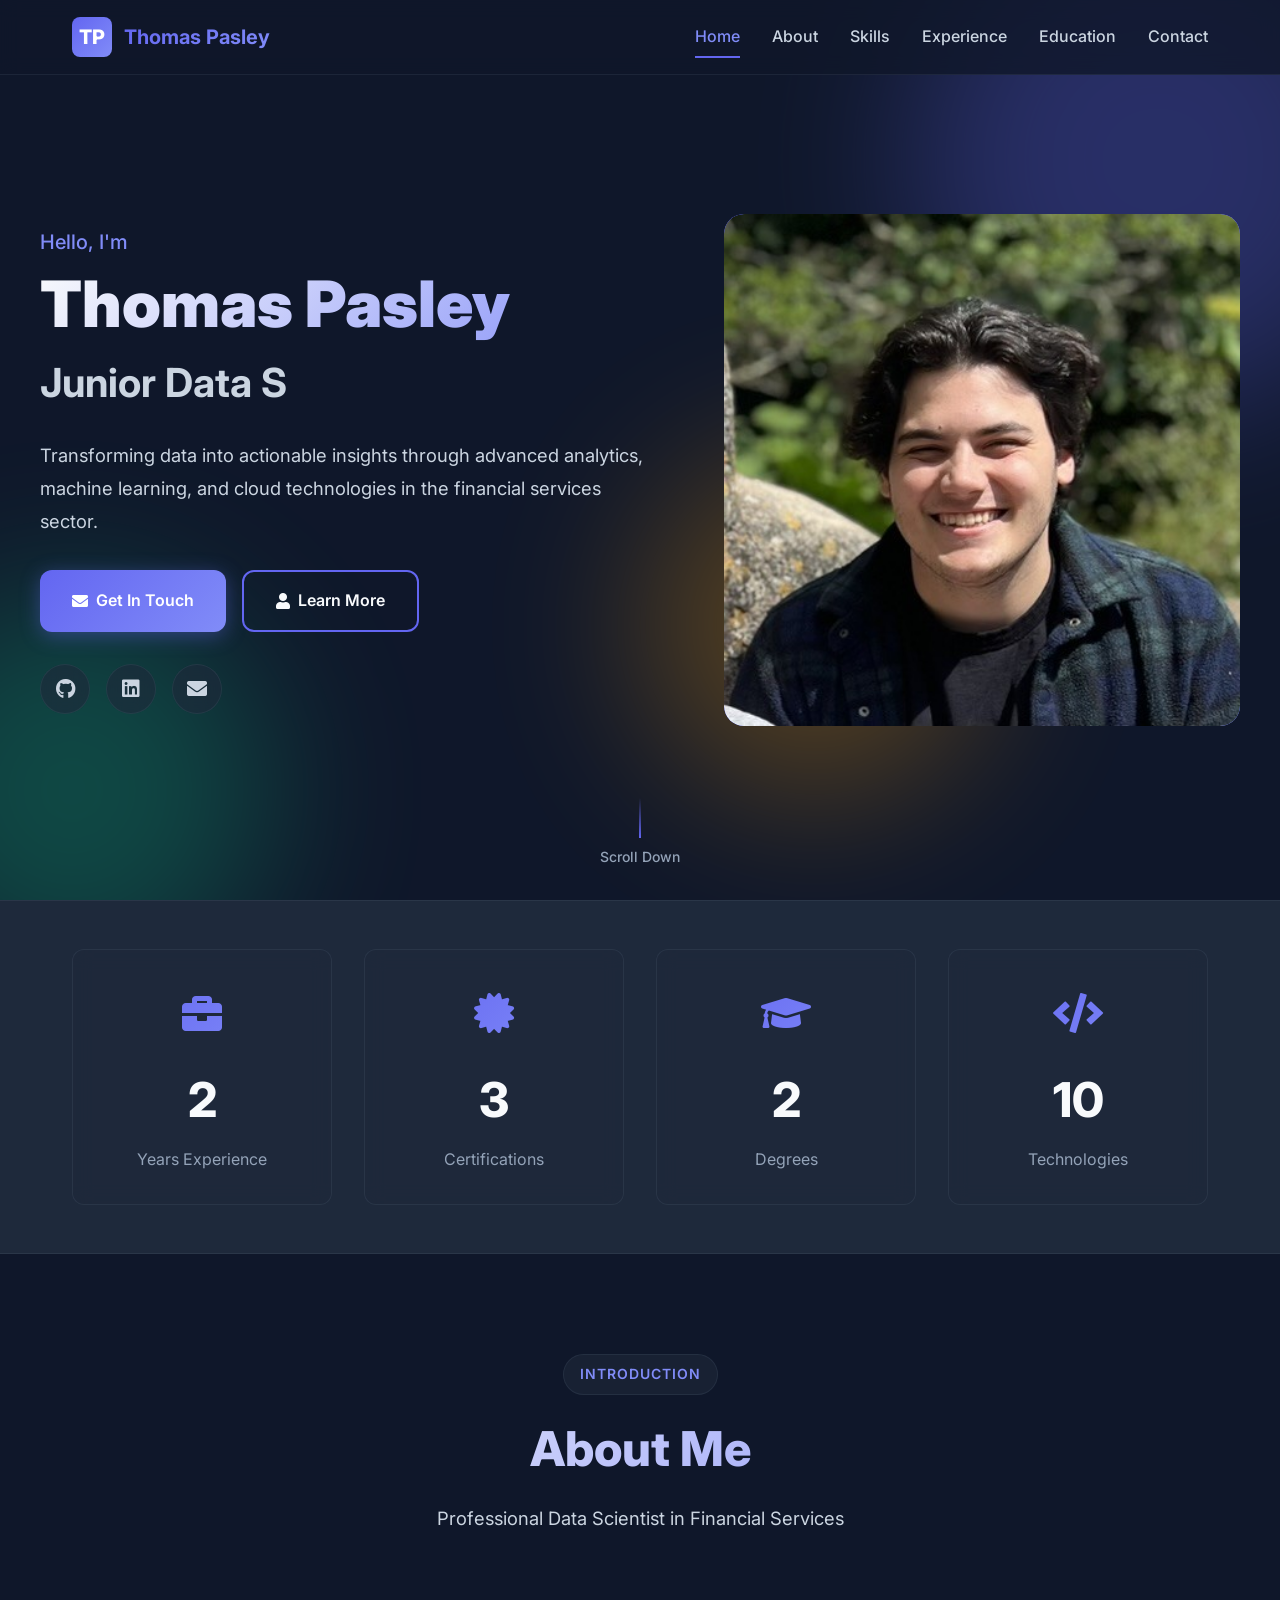
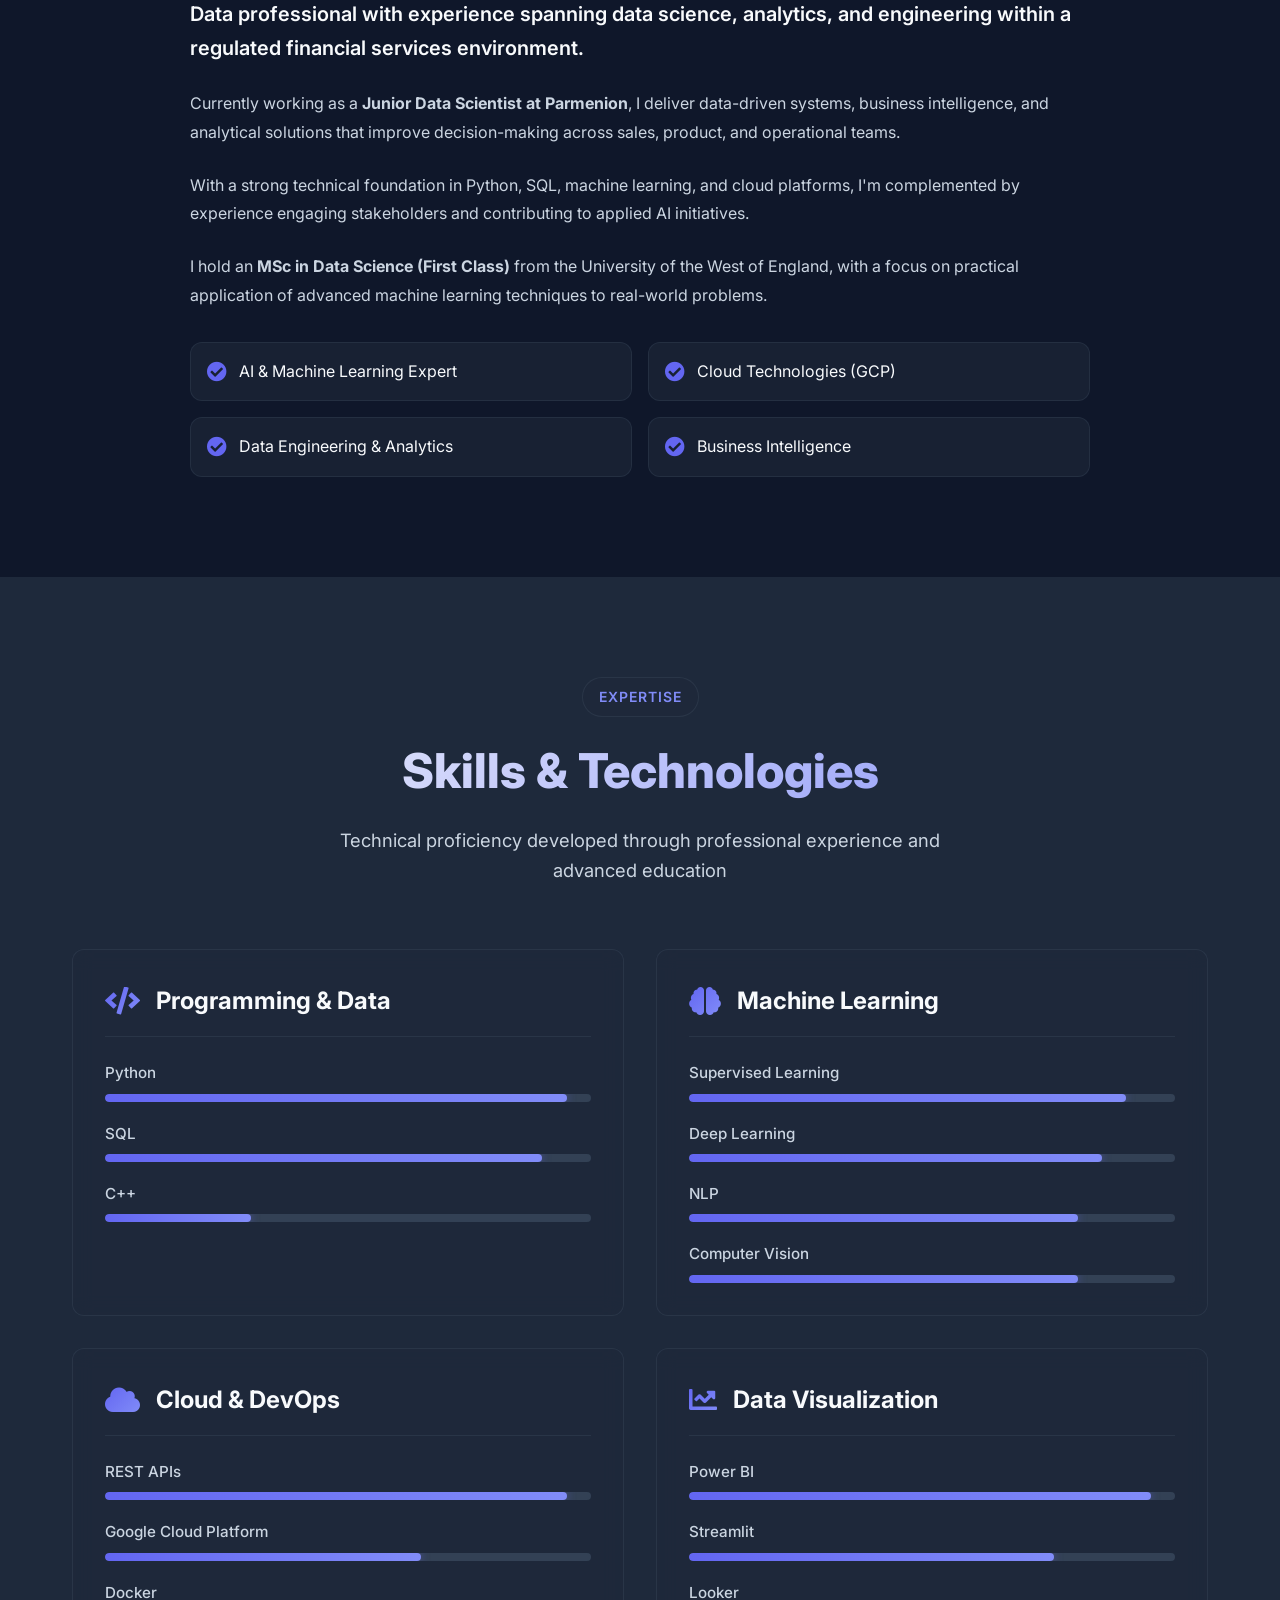
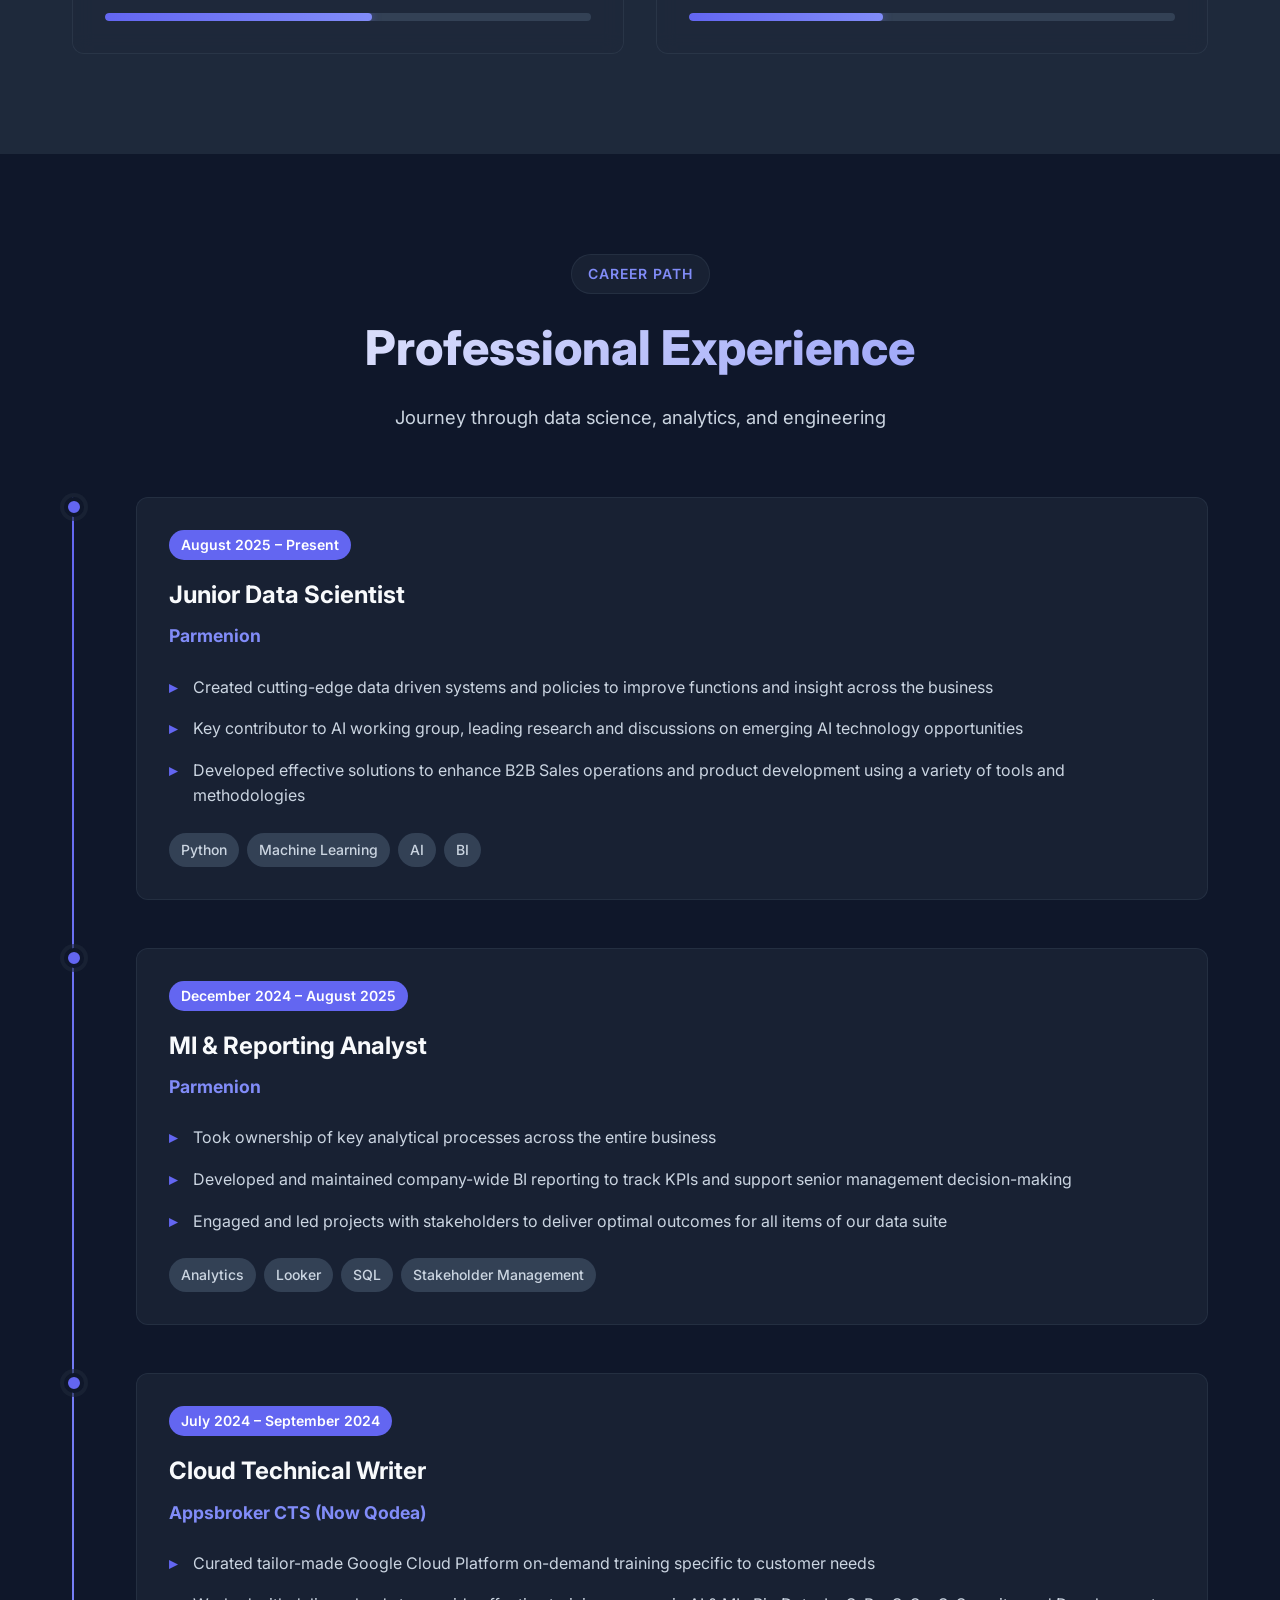
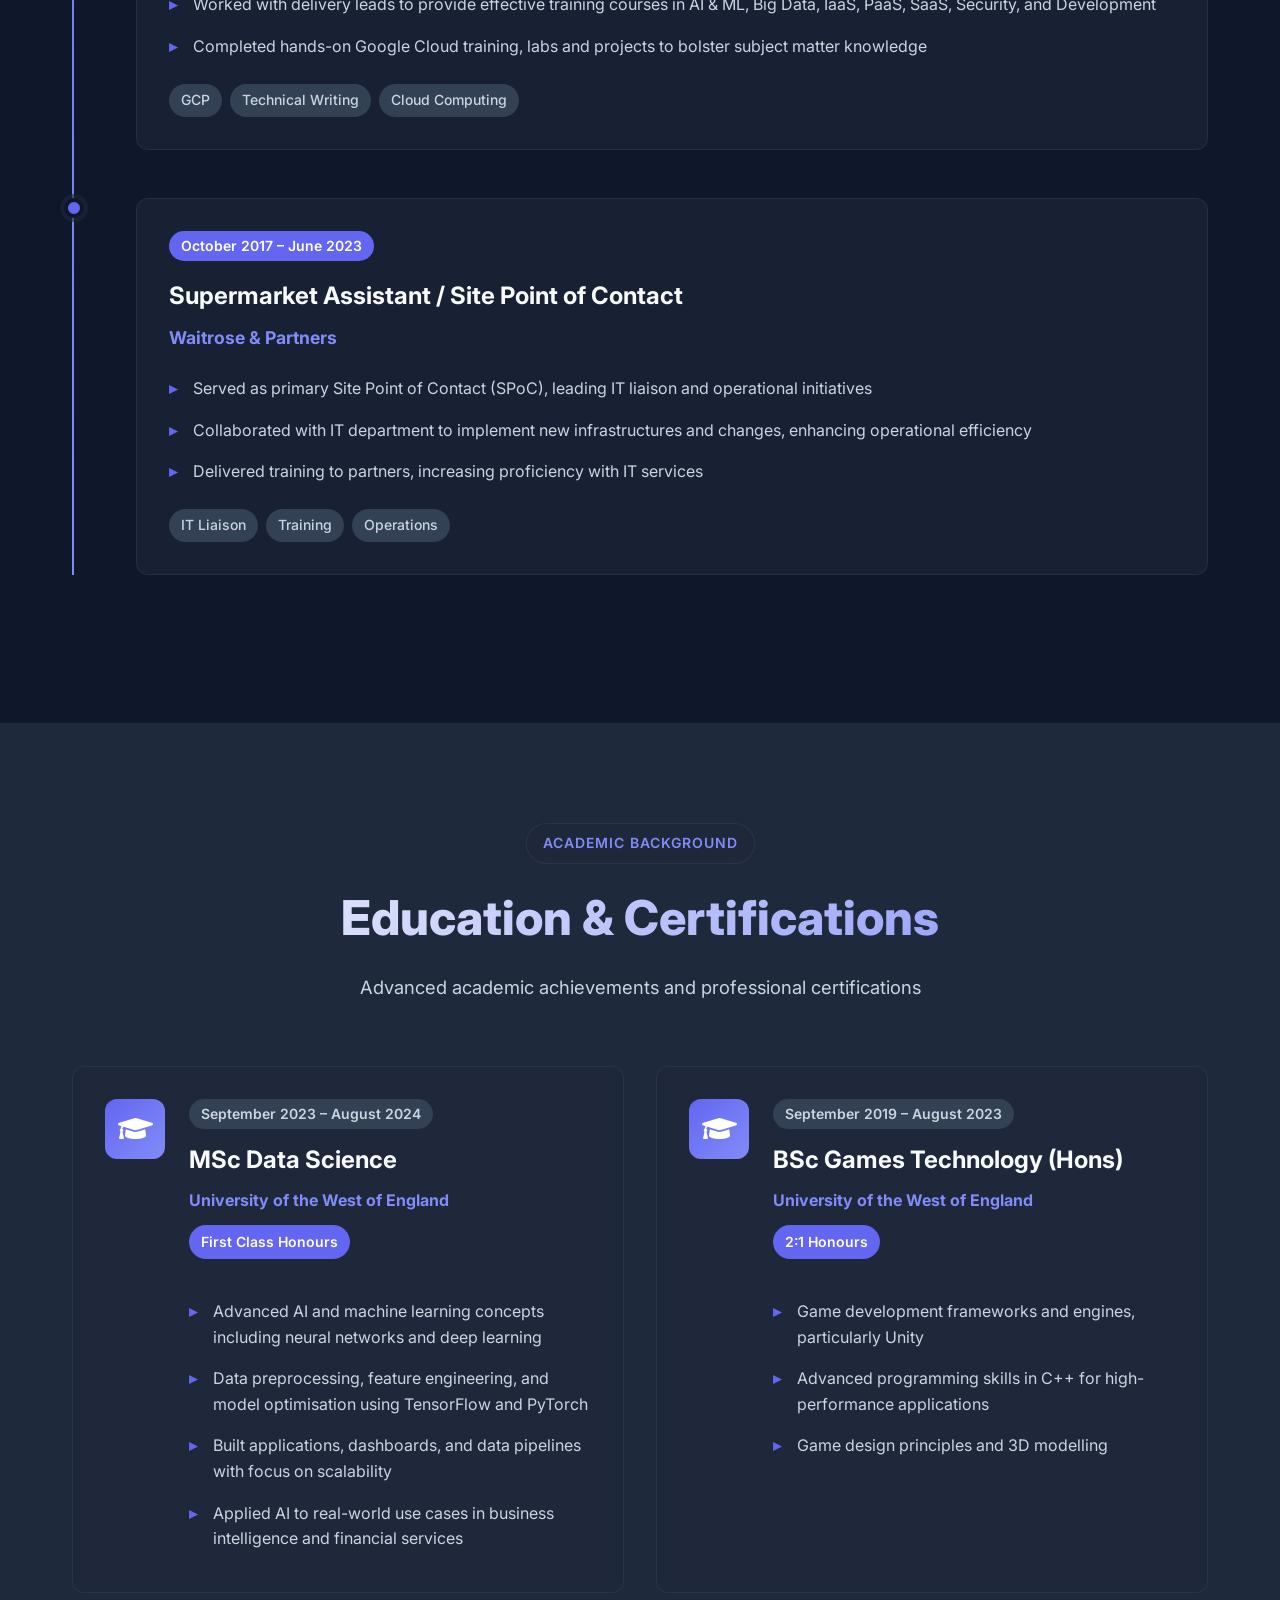
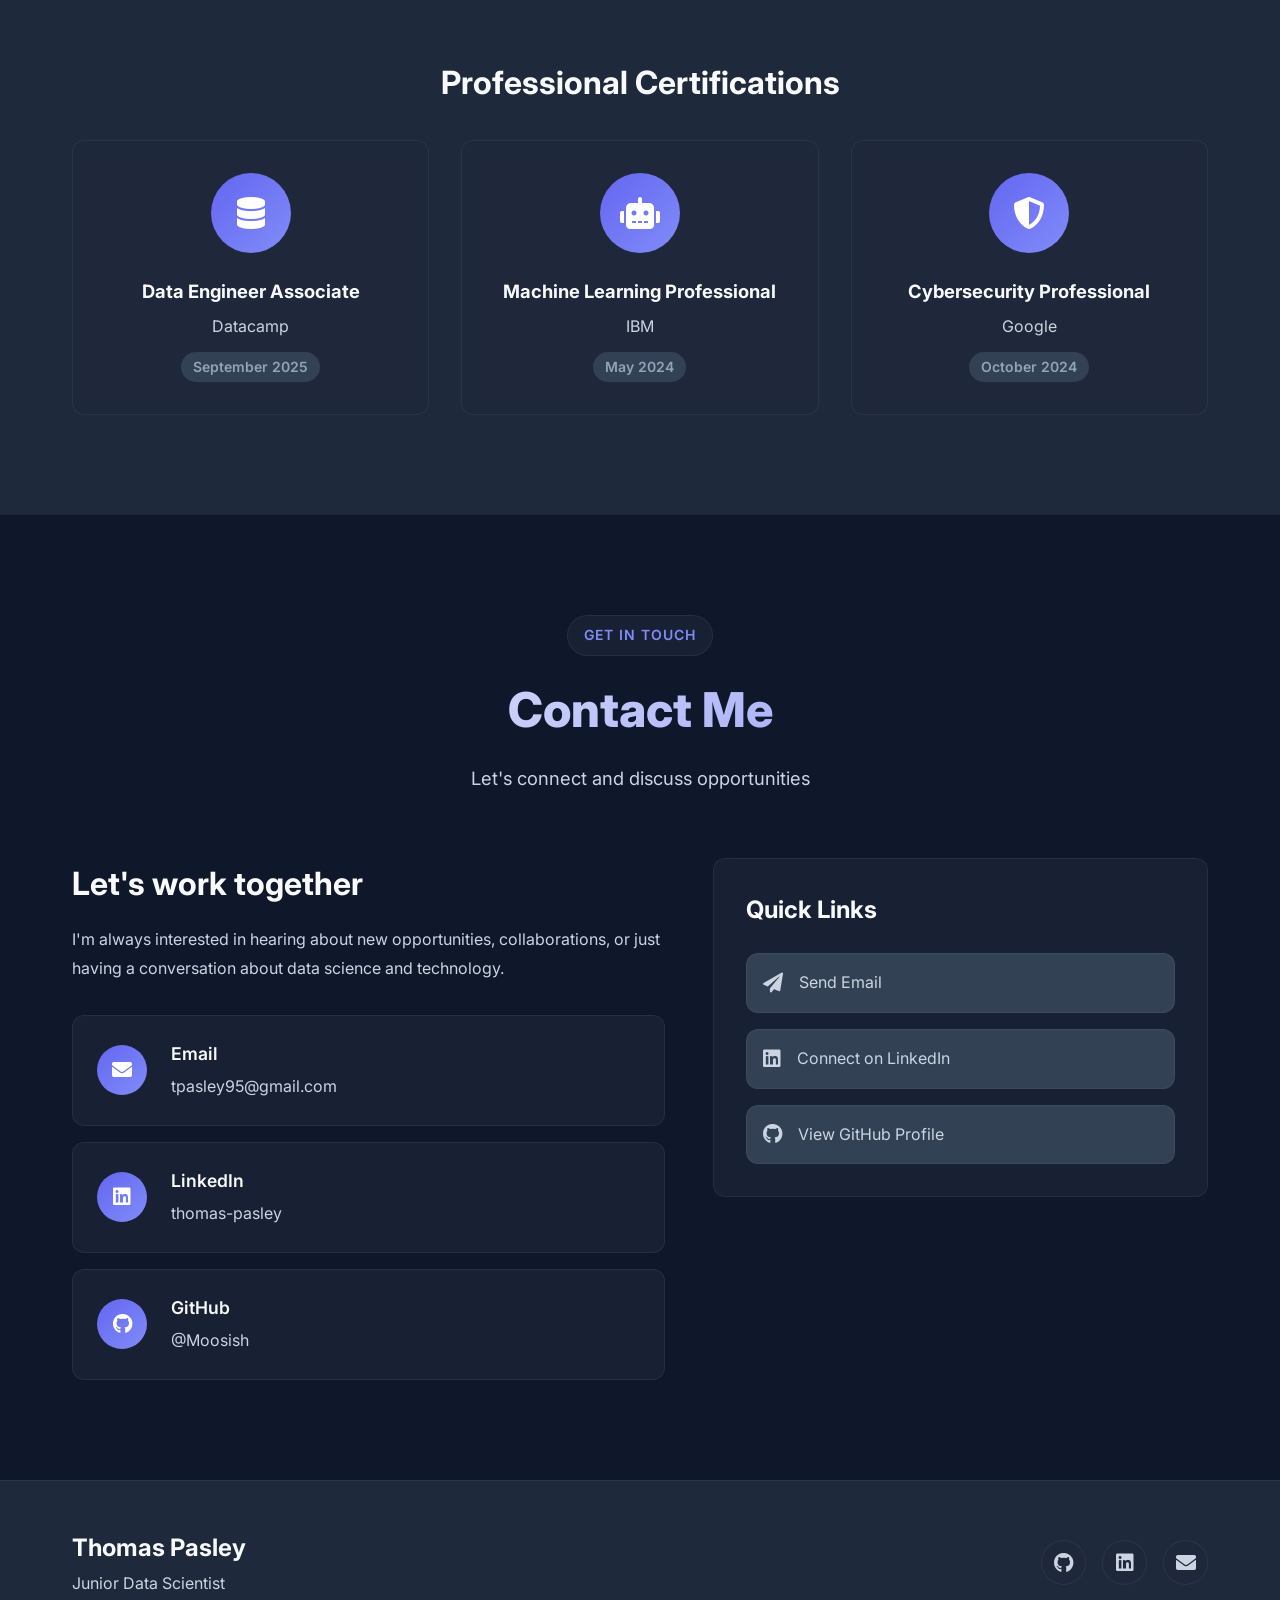
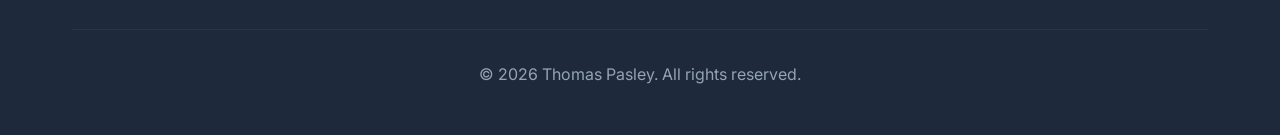
==== commit d5c41884: "Update avatar image with cache-busting filename Co-Authored-By: Claude Sonnet 4.5 <noreply@anthropic" ====
--- a/index.html
+++ b/index.html
@@ -74,7 +74,7 @@
 				</div>
 				<div class="hero-image">
 					<div class="image-wrapper">
-						<img src="images/avatar.jpg" alt="Thomas Pasley" />
+						<img src="images/avatar-2026.jpg" alt="Thomas Pasley" />
 						<div class="image-border"></div>
 					</div>
 				</div>
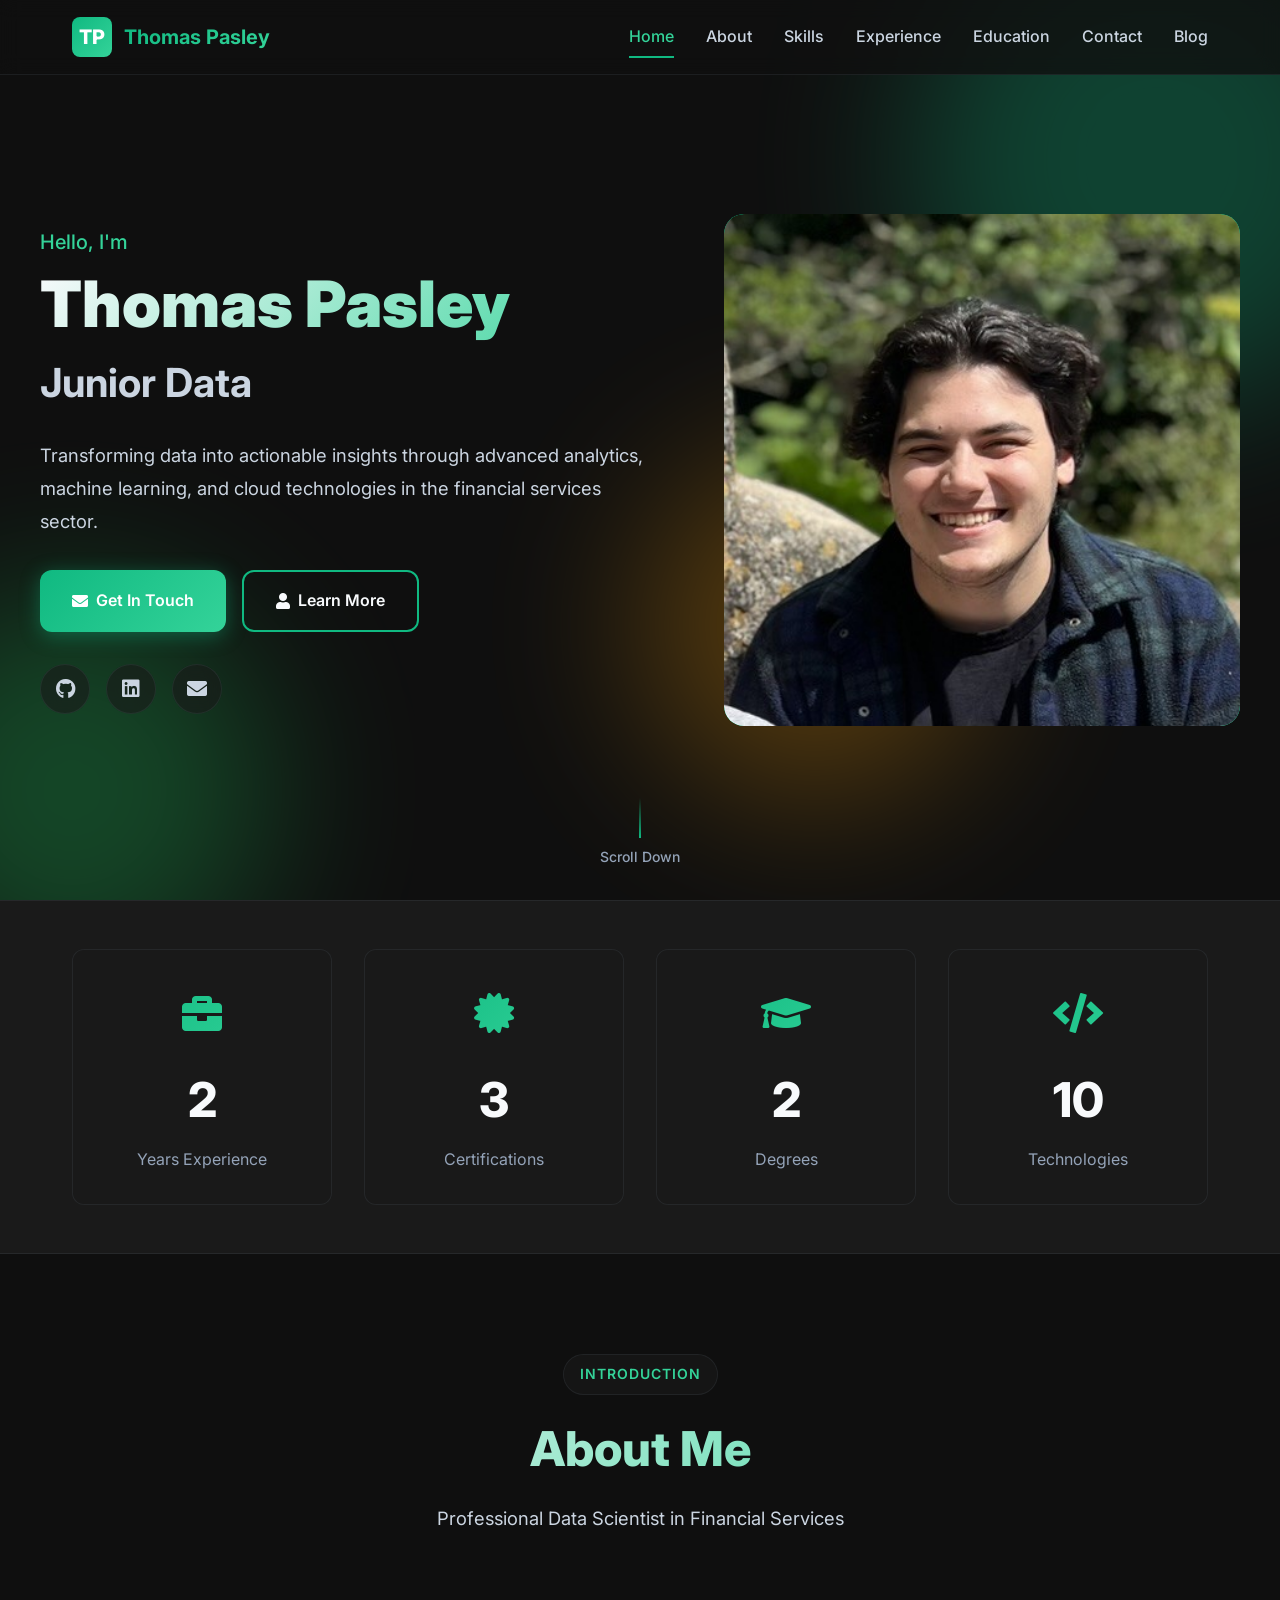
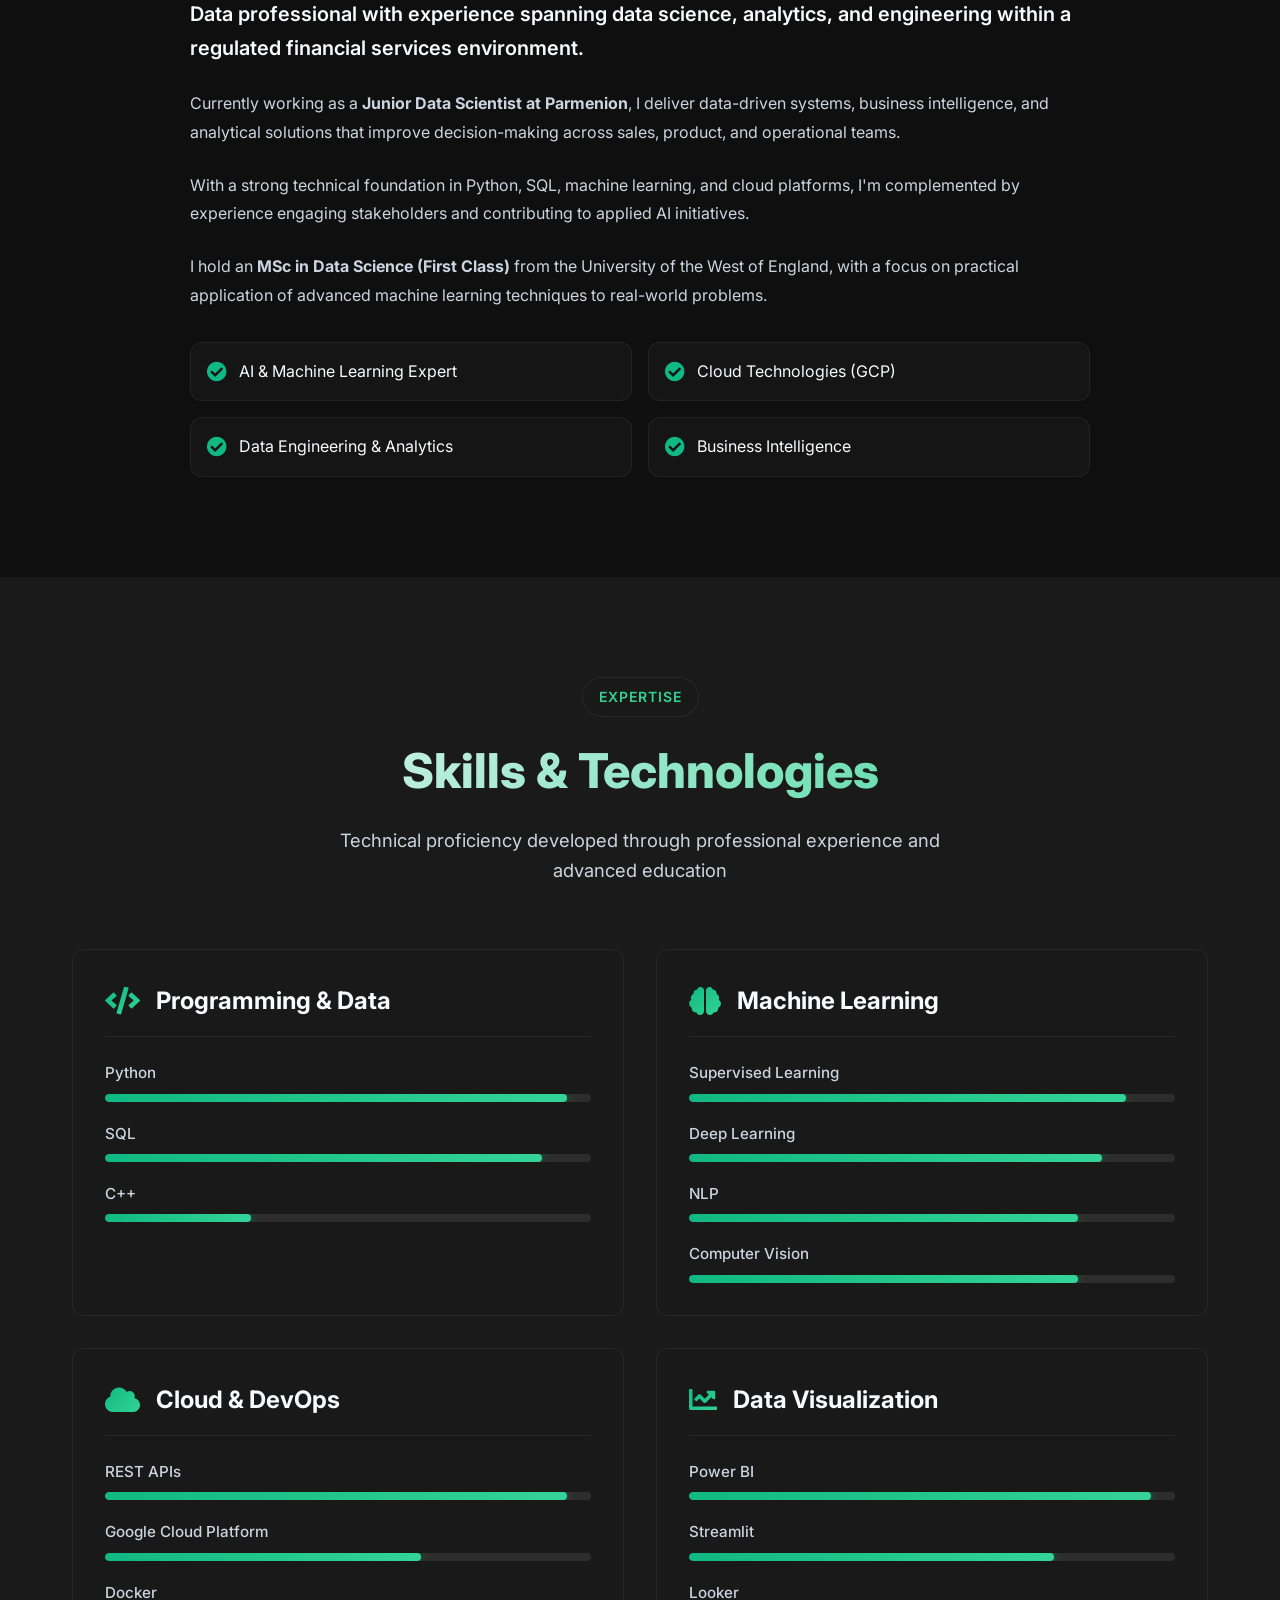
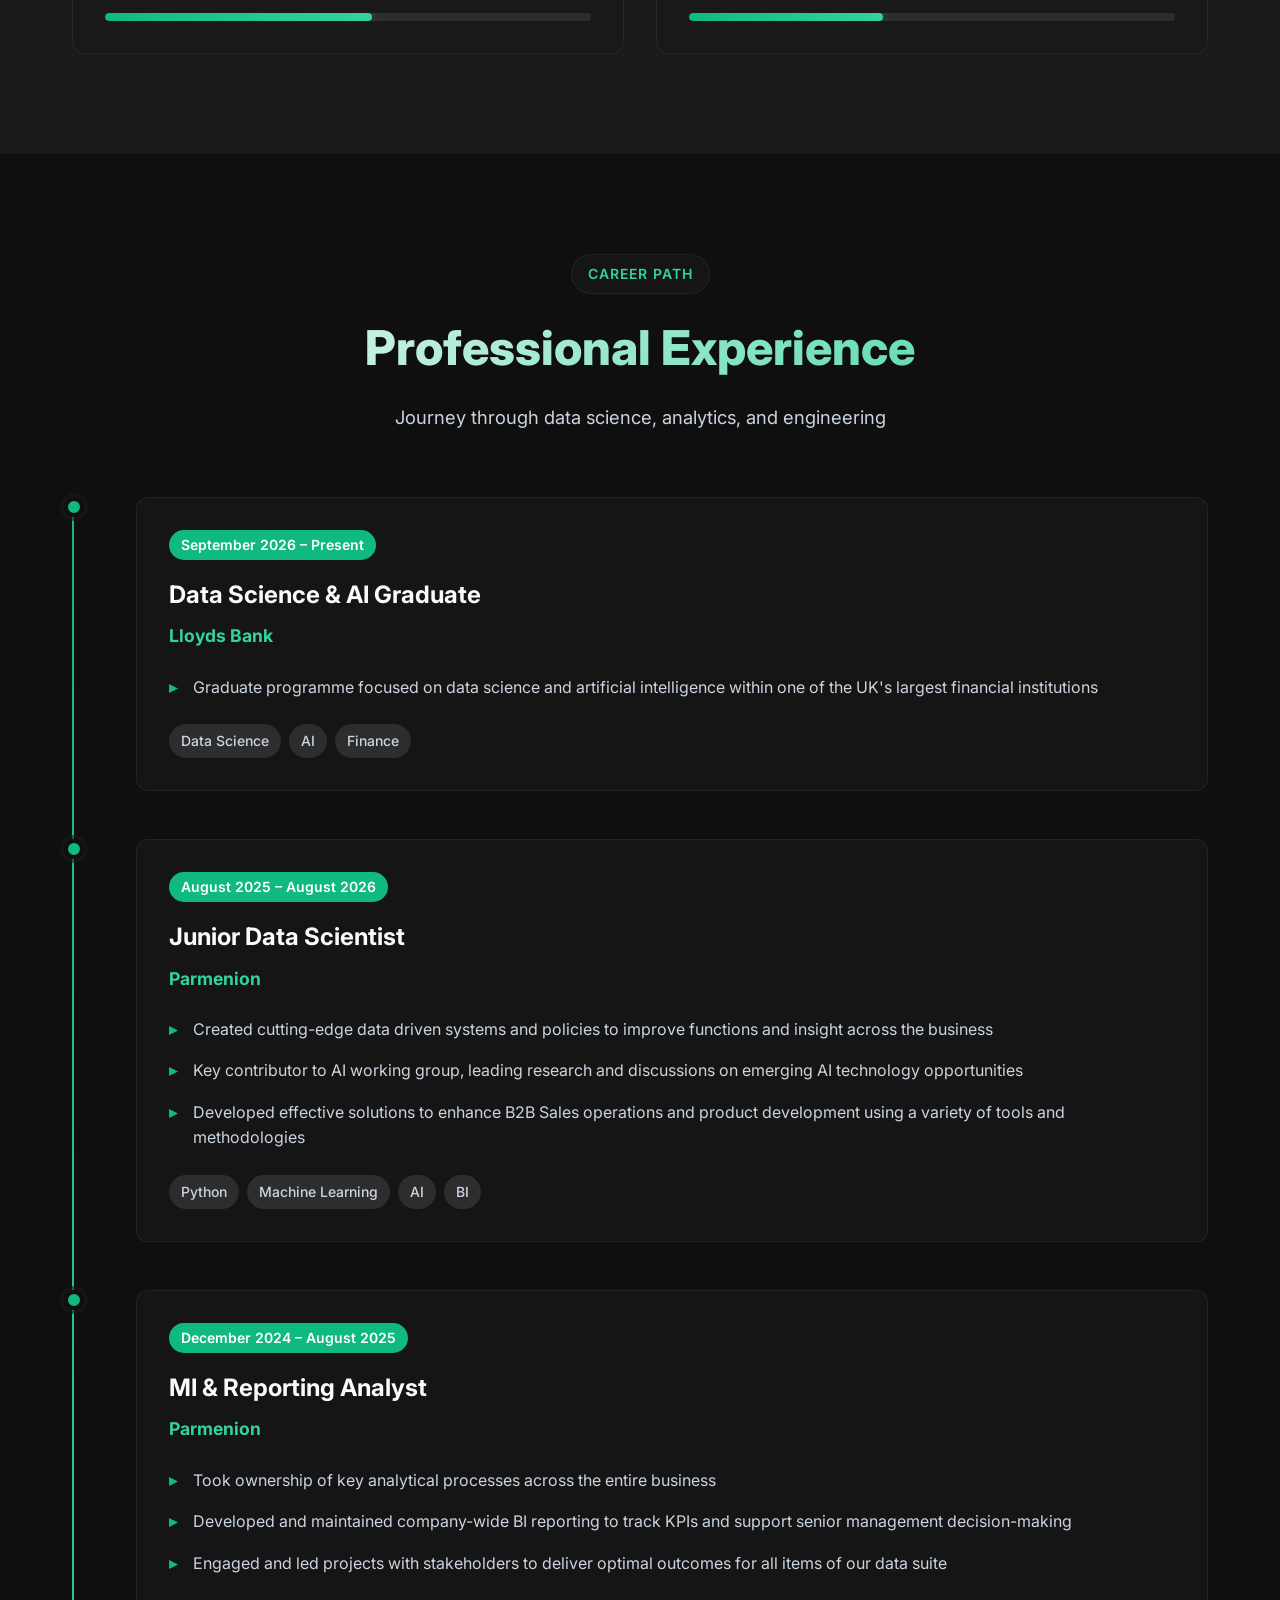
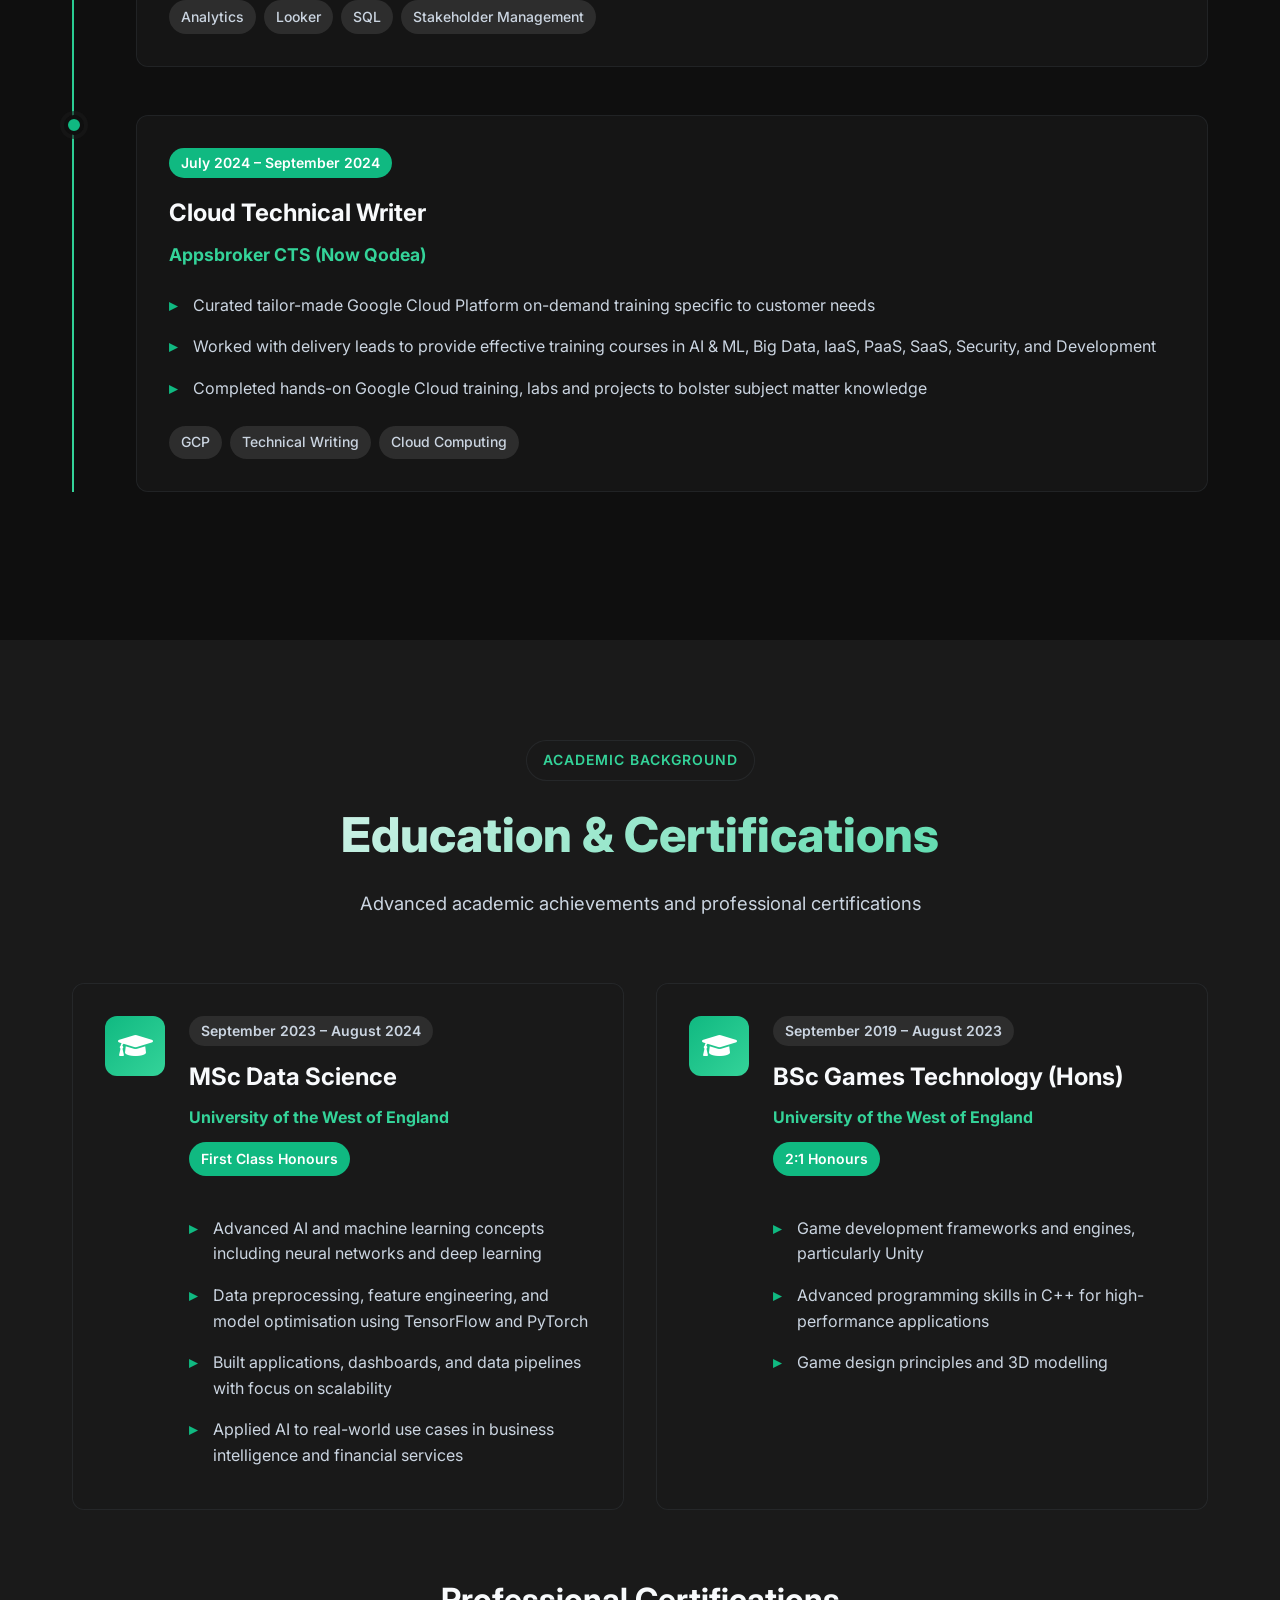
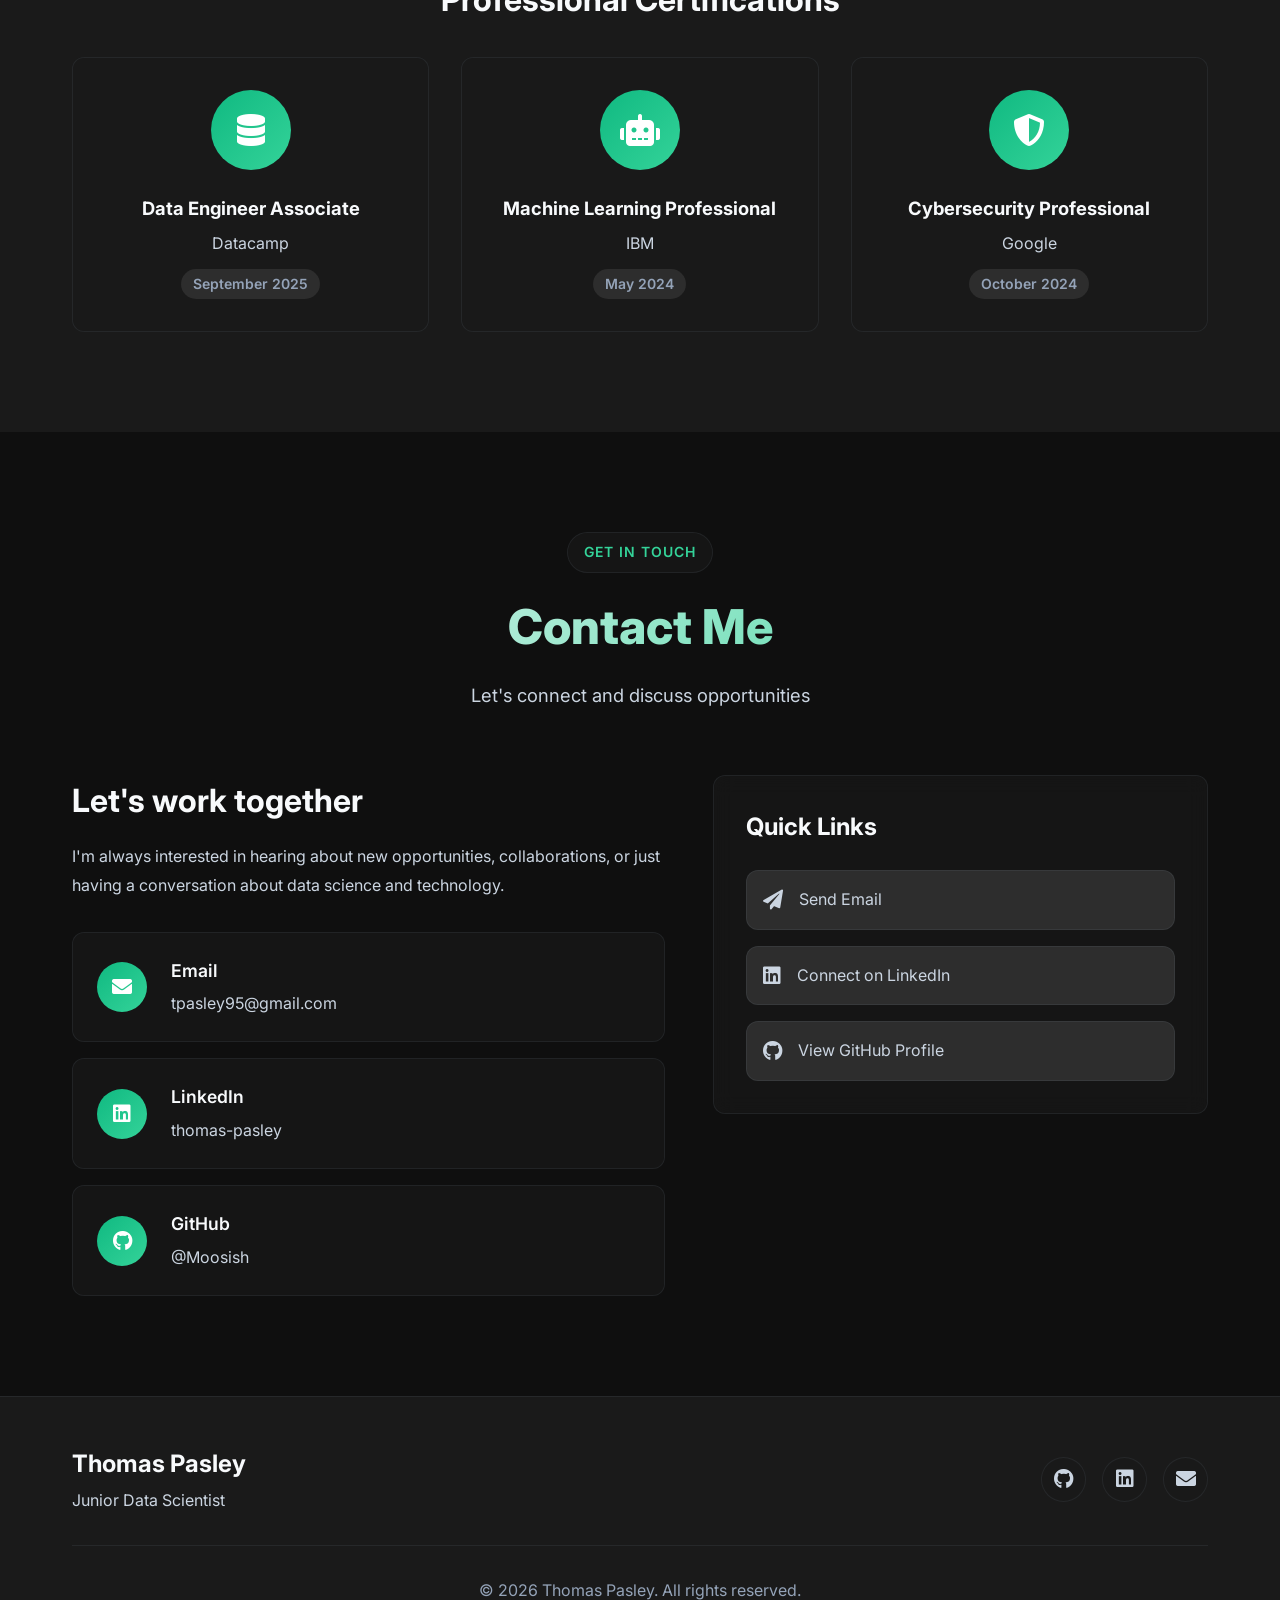
==== commit 4e46256f: "Add blog section and refresh colour scheme - New blog at /blog/: listing page, post registry (posts." ====
--- a/index.html
+++ b/index.html
@@ -27,6 +27,7 @@
 					<a href="#experience" class="nav-link">Experience</a>
 					<a href="#education" class="nav-link">Education</a>
 					<a href="#contact" class="nav-link">Contact</a>
+					<a href="/blog/" class="nav-link">Blog</a>
 				</div>
 				<button class="nav-toggle" id="navToggle">
 					<span></span>
@@ -310,7 +311,24 @@
 					<div class="timeline-item">
 						<div class="timeline-marker"></div>
 						<div class="timeline-content">
-							<span class="timeline-date">August 2025 – Present</span>
+							<span class="timeline-date">September 2026 – Present</span>
+							<h3>Data Science &amp; AI Graduate</h3>
+							<h4>Lloyds Bank</h4>
+							<ul>
+								<li>Graduate programme focused on data science and artificial intelligence within one of the UK's largest financial institutions</li>
+							</ul>
+							<div class="timeline-tags">
+								<span class="tag">Data Science</span>
+								<span class="tag">AI</span>
+								<span class="tag">Finance</span>
+							</div>
+						</div>
+					</div>
+
+					<div class="timeline-item">
+						<div class="timeline-marker"></div>
+						<div class="timeline-content">
+							<span class="timeline-date">August 2025 – August 2026</span>
 							<h3>Junior Data Scientist</h3>
 							<h4>Parmenion</h4>
 							<ul>
@@ -365,25 +383,6 @@
 							</div>
 						</div>
 					</div>
-
-					<div class="timeline-item">
-						<div class="timeline-marker"></div>
-						<div class="timeline-content">
-							<span class="timeline-date">October 2017 – June 2023</span>
-							<h3>Supermarket Assistant / Site Point of Contact</h3>
-							<h4>Waitrose & Partners</h4>
-							<ul>
-								<li>Served as primary Site Point of Contact (SPoC), leading IT liaison and operational initiatives</li>
-								<li>Collaborated with IT department to implement new infrastructures and changes, enhancing operational efficiency</li>
-								<li>Delivered training to partners, increasing proficiency with IT services</li>
-							</ul>
-							<div class="timeline-tags">
-								<span class="tag">IT Liaison</span>
-								<span class="tag">Training</span>
-								<span class="tag">Operations</span>
-							</div>
-						</div>
-					</div>
 				</div>
 			</div>
 		</section>
--- a/assets/css/redesign.css
+++ b/assets/css/redesign.css
@@ -6,27 +6,27 @@
 /* ==================== ROOT VARIABLES ==================== */
 :root {
     /* Colors */
-    --primary: #6366f1;
-    --primary-dark: #4f46e5;
-    --primary-light: #818cf8;
-    --secondary: #10b981;
+    --primary: #10b981;
+    --primary-dark: #059669;
+    --primary-light: #34d399;
+    --secondary: #22c55e;
     --accent: #f59e0b;
     --success: #10b981;
     --warning: #f59e0b;
     --error: #ef4444;
 
     /* Backgrounds */
-    --bg-primary: #0f172a;
-    --bg-secondary: #1e293b;
-    --bg-tertiary: #334155;
-    --bg-card: rgba(30, 41, 59, 0.6);
-    --bg-hover: rgba(99, 102, 241, 0.1);
+    --bg-primary: #0f0f0f;
+    --bg-secondary: #1a1a1a;
+    --bg-tertiary: #2d2d2d;
+    --bg-card: rgba(26, 26, 26, 0.6);
+    --bg-hover: rgba(16, 185, 129, 0.1);
 
     /* Text Colors */
     --text-primary: #f8fafc;
     --text-secondary: #cbd5e1;
     --text-muted: #94a3b8;
-    --text-inverse: #0f172a;
+    --text-inverse: #0f0f0f;
 
     /* Borders */
     --border-color: rgba(148, 163, 184, 0.1);
@@ -97,7 +97,7 @@
     top: 0;
     left: 0;
     width: 100%;
-    background: rgba(15, 23, 42, 0.8);
+    background: rgba(15, 15, 15, 0.8);
     backdrop-filter: blur(10px);
     border-bottom: 1px solid var(--border-color);
     z-index: 1000;
@@ -106,7 +106,7 @@
 
 #main-nav.scrolled {
     box-shadow: var(--shadow-md);
-    background: rgba(15, 23, 42, 0.95);
+    background: rgba(15, 15, 15, 0.95);
 }
 
 .nav-container {
@@ -327,12 +327,12 @@
 .btn-primary {
     background: linear-gradient(135deg, var(--primary), var(--primary-light));
     color: white;
-    box-shadow: 0 4px 20px rgba(99, 102, 241, 0.4);
+    box-shadow: 0 4px 20px rgba(16, 185, 129, 0.4);
 }
 
 .btn-primary:hover {
     transform: translateY(-2px);
-    box-shadow: 0 8px 30px rgba(99, 102, 241, 0.6);
+    box-shadow: 0 8px 30px rgba(16, 185, 129, 0.6);
 }
 
 .btn-secondary {
@@ -371,7 +371,7 @@
     background: var(--primary);
     color: white;
     transform: translateY(-3px);
-    box-shadow: 0 8px 20px rgba(99, 102, 241, 0.4);
+    box-shadow: 0 8px 20px rgba(16, 185, 129, 0.4);
 }
 
 .hero-image {
@@ -460,7 +460,7 @@
 .stat-item:hover {
     transform: translateY(-5px);
     border-color: var(--primary);
-    box-shadow: 0 8px 24px rgba(99, 102, 241, 0.2);
+    box-shadow: 0 8px 24px rgba(16, 185, 129, 0.2);
 }
 
 .stat-icon {
@@ -608,7 +608,7 @@
 
 .skill-category:hover {
     transform: translateY(-5px);
-    box-shadow: 0 8px 24px rgba(99, 102, 241, 0.2);
+    box-shadow: 0 8px 24px rgba(16, 185, 129, 0.2);
     border-color: var(--primary);
 }
 
@@ -667,7 +667,7 @@
     border-radius: 50px;
     width: 0;
     transition: width 1s cubic-bezier(0.4, 0, 0.2, 1);
-    box-shadow: 0 0 10px rgba(99, 102, 241, 0.5);
+    box-shadow: 0 0 10px rgba(16, 185, 129, 0.5);
 }
 
 /* ==================== EXPERIENCE SECTION ==================== */
@@ -721,7 +721,7 @@
 .timeline-content:hover {
     transform: translateX(10px);
     border-color: var(--primary);
-    box-shadow: 0 8px 24px rgba(99, 102, 241, 0.2);
+    box-shadow: 0 8px 24px rgba(16, 185, 129, 0.2);
 }
 
 .timeline-date {
@@ -811,7 +811,7 @@
 .education-card:hover {
     transform: translateY(-5px);
     border-color: var(--primary);
-    box-shadow: 0 8px 24px rgba(99, 102, 241, 0.2);
+    box-shadow: 0 8px 24px rgba(16, 185, 129, 0.2);
 }
 
 .education-icon {
@@ -920,7 +920,7 @@
 .cert-card:hover {
     transform: translateY(-5px);
     border-color: var(--primary);
-    box-shadow: 0 8px 24px rgba(99, 102, 241, 0.2);
+    box-shadow: 0 8px 24px rgba(16, 185, 129, 0.2);
 }
 
 .cert-icon {
@@ -1005,7 +1005,7 @@
 .contact-method:hover {
     border-color: var(--primary);
     transform: translateX(10px);
-    box-shadow: 0 4px 16px rgba(99, 102, 241, 0.2);
+    box-shadow: 0 4px 16px rgba(16, 185, 129, 0.2);
 }
 
 .method-icon {
@@ -1189,7 +1189,7 @@
         top: 70px;
         left: -100%;
         width: 100%;
-        background: rgba(15, 23, 42, 0.98);
+        background: rgba(15, 15, 15, 0.98);
         backdrop-filter: blur(10px);
         flex-direction: column;
         padding: 2rem;
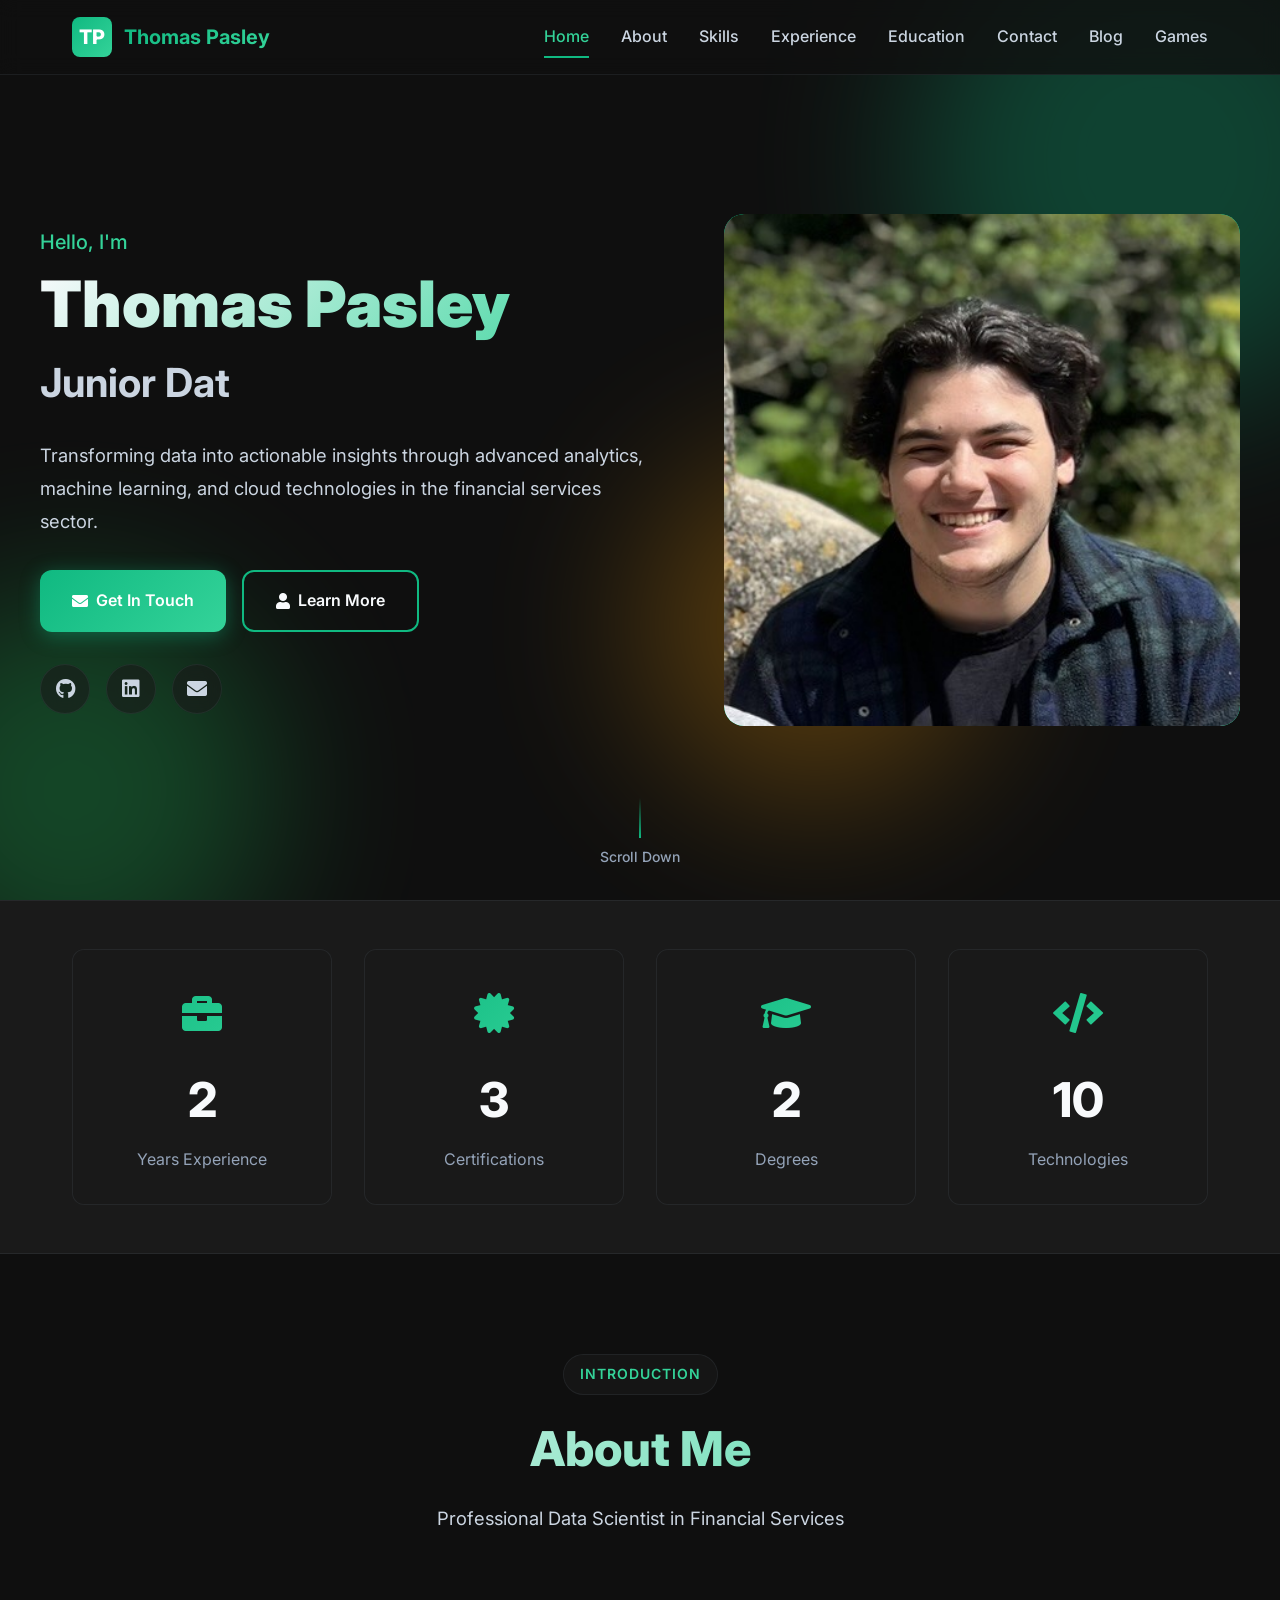
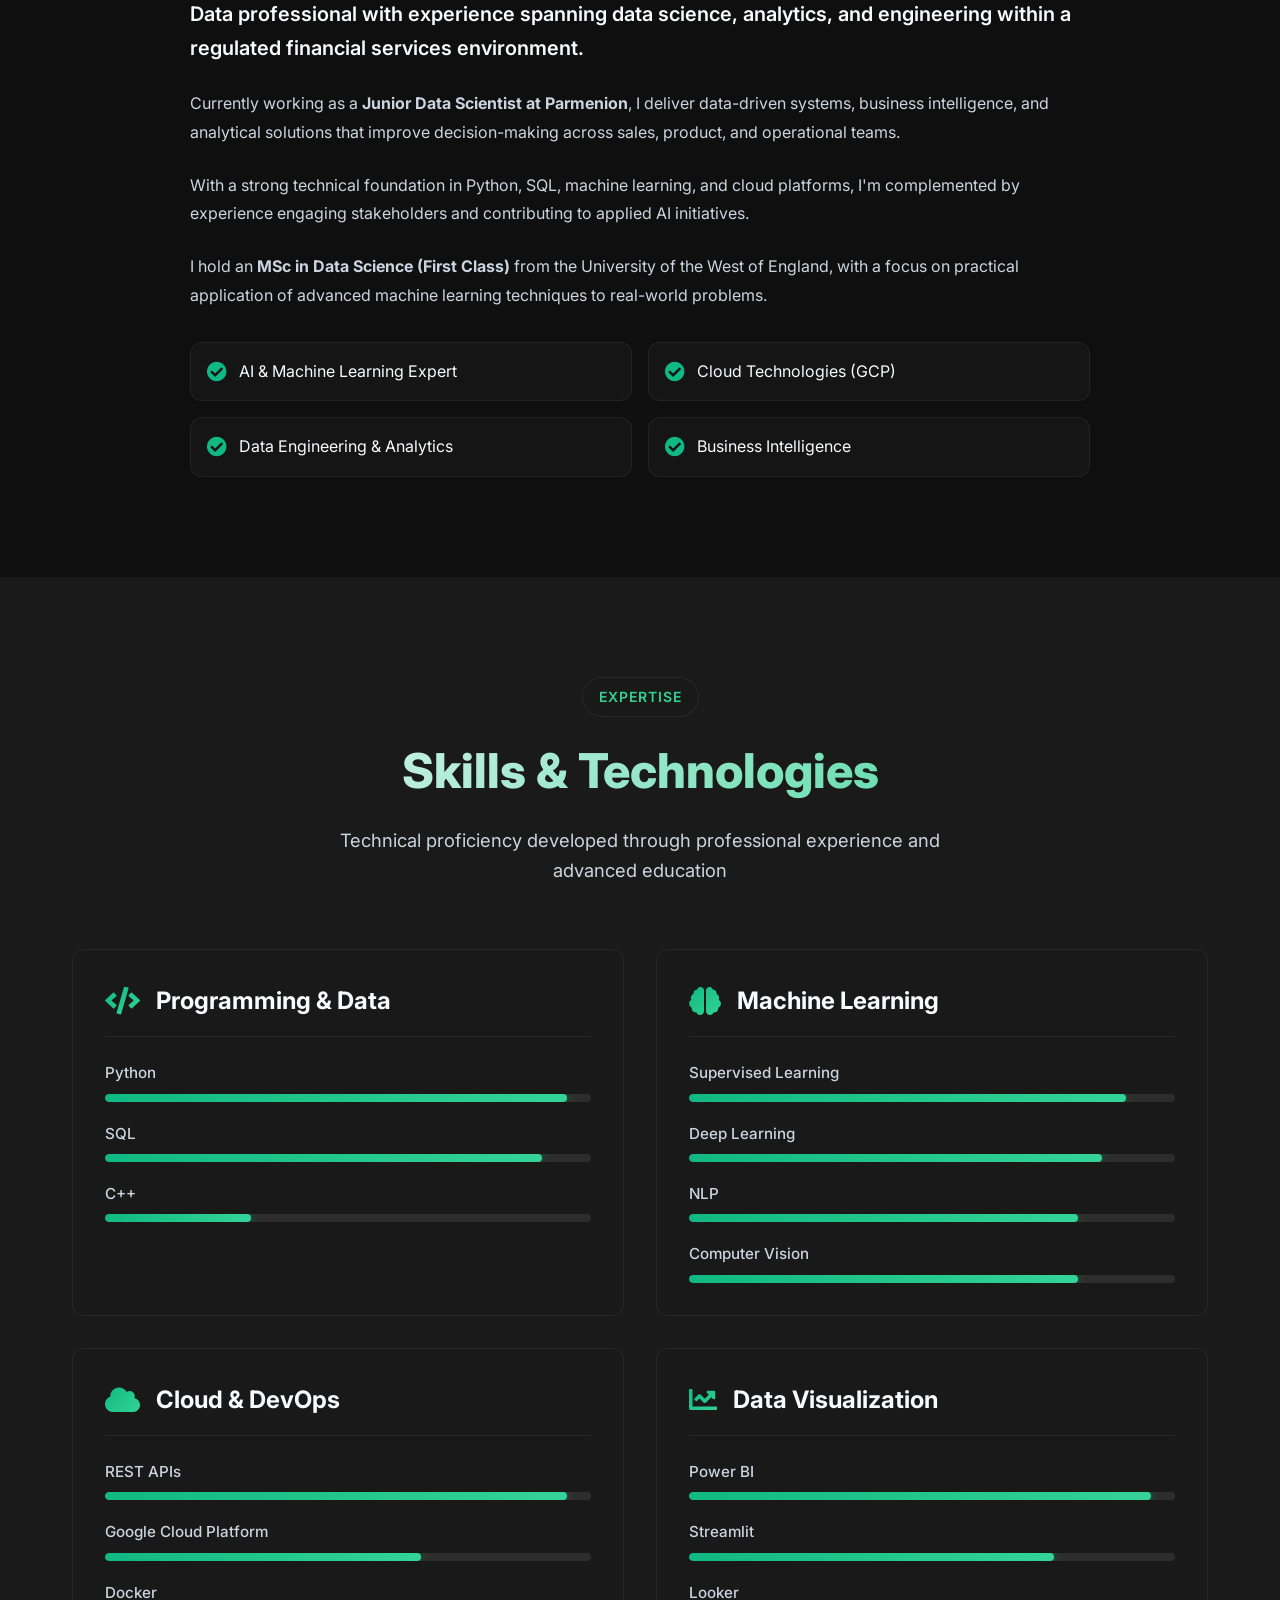
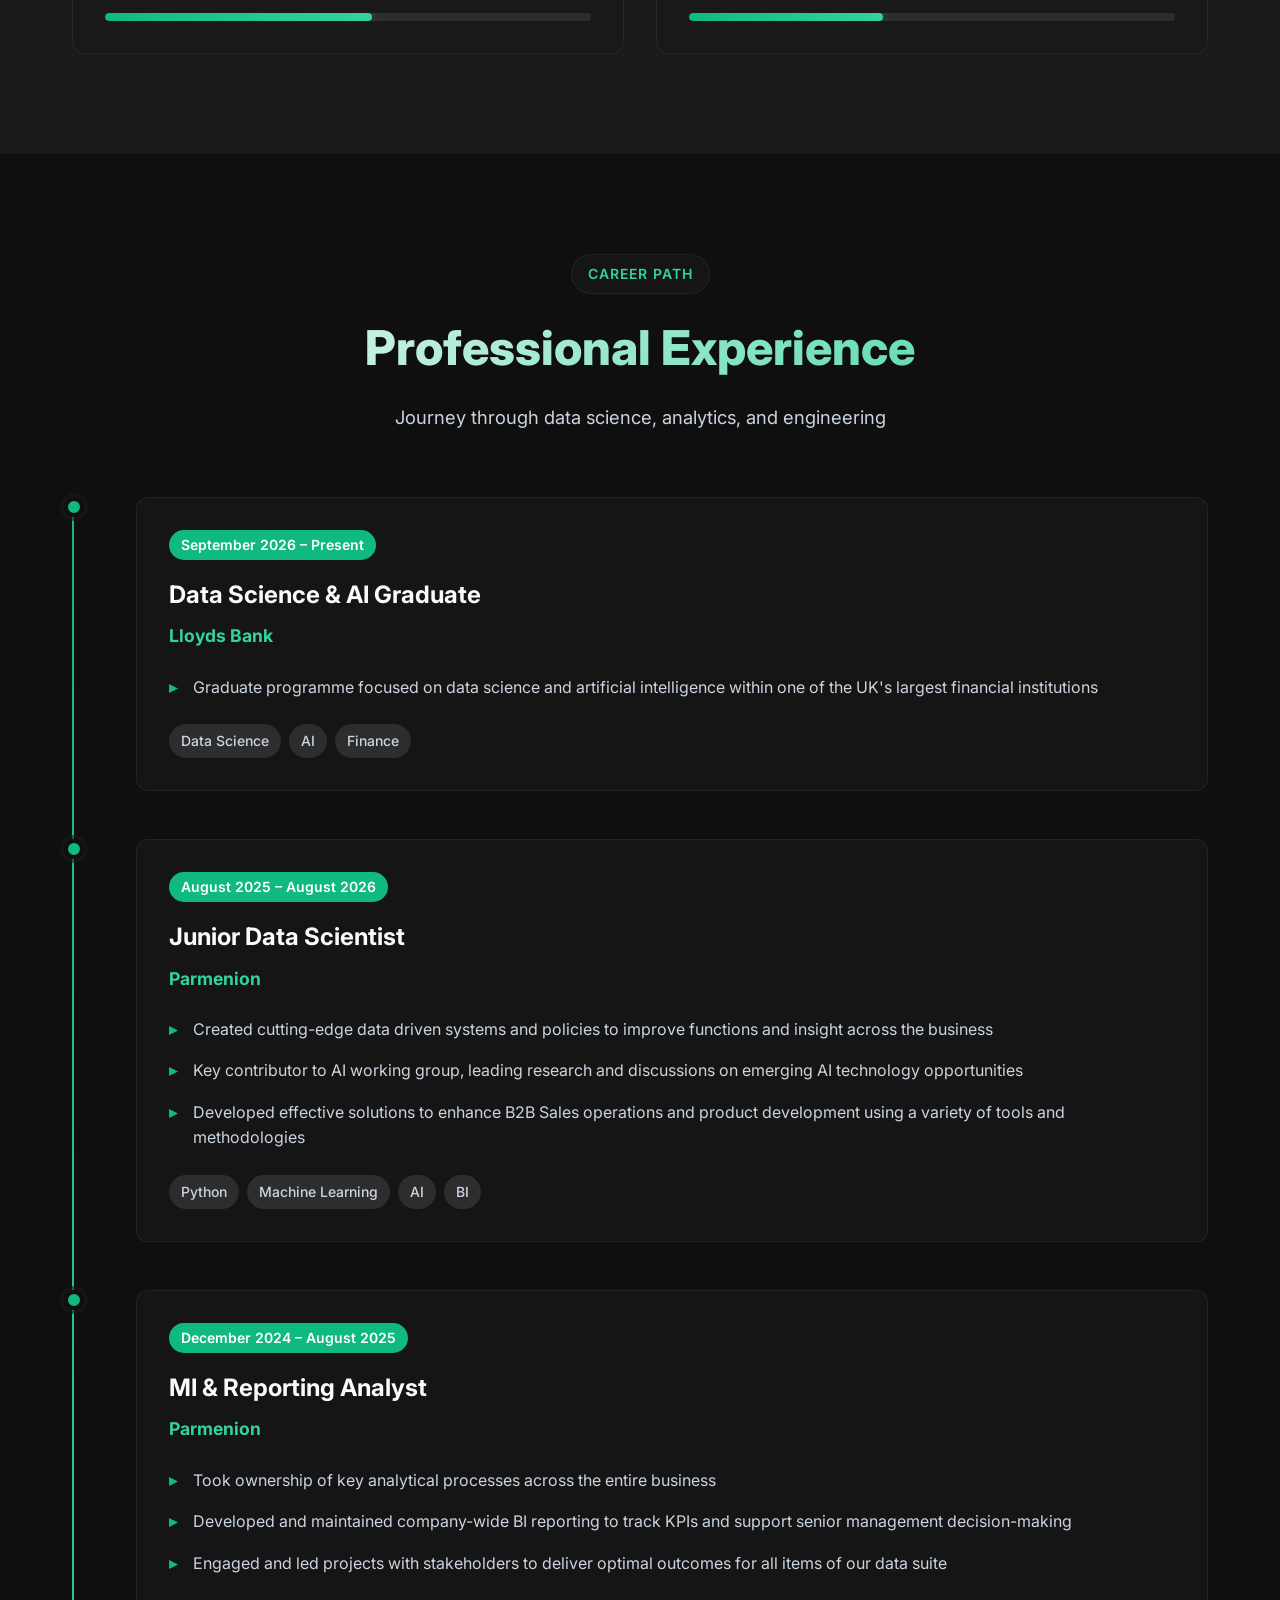
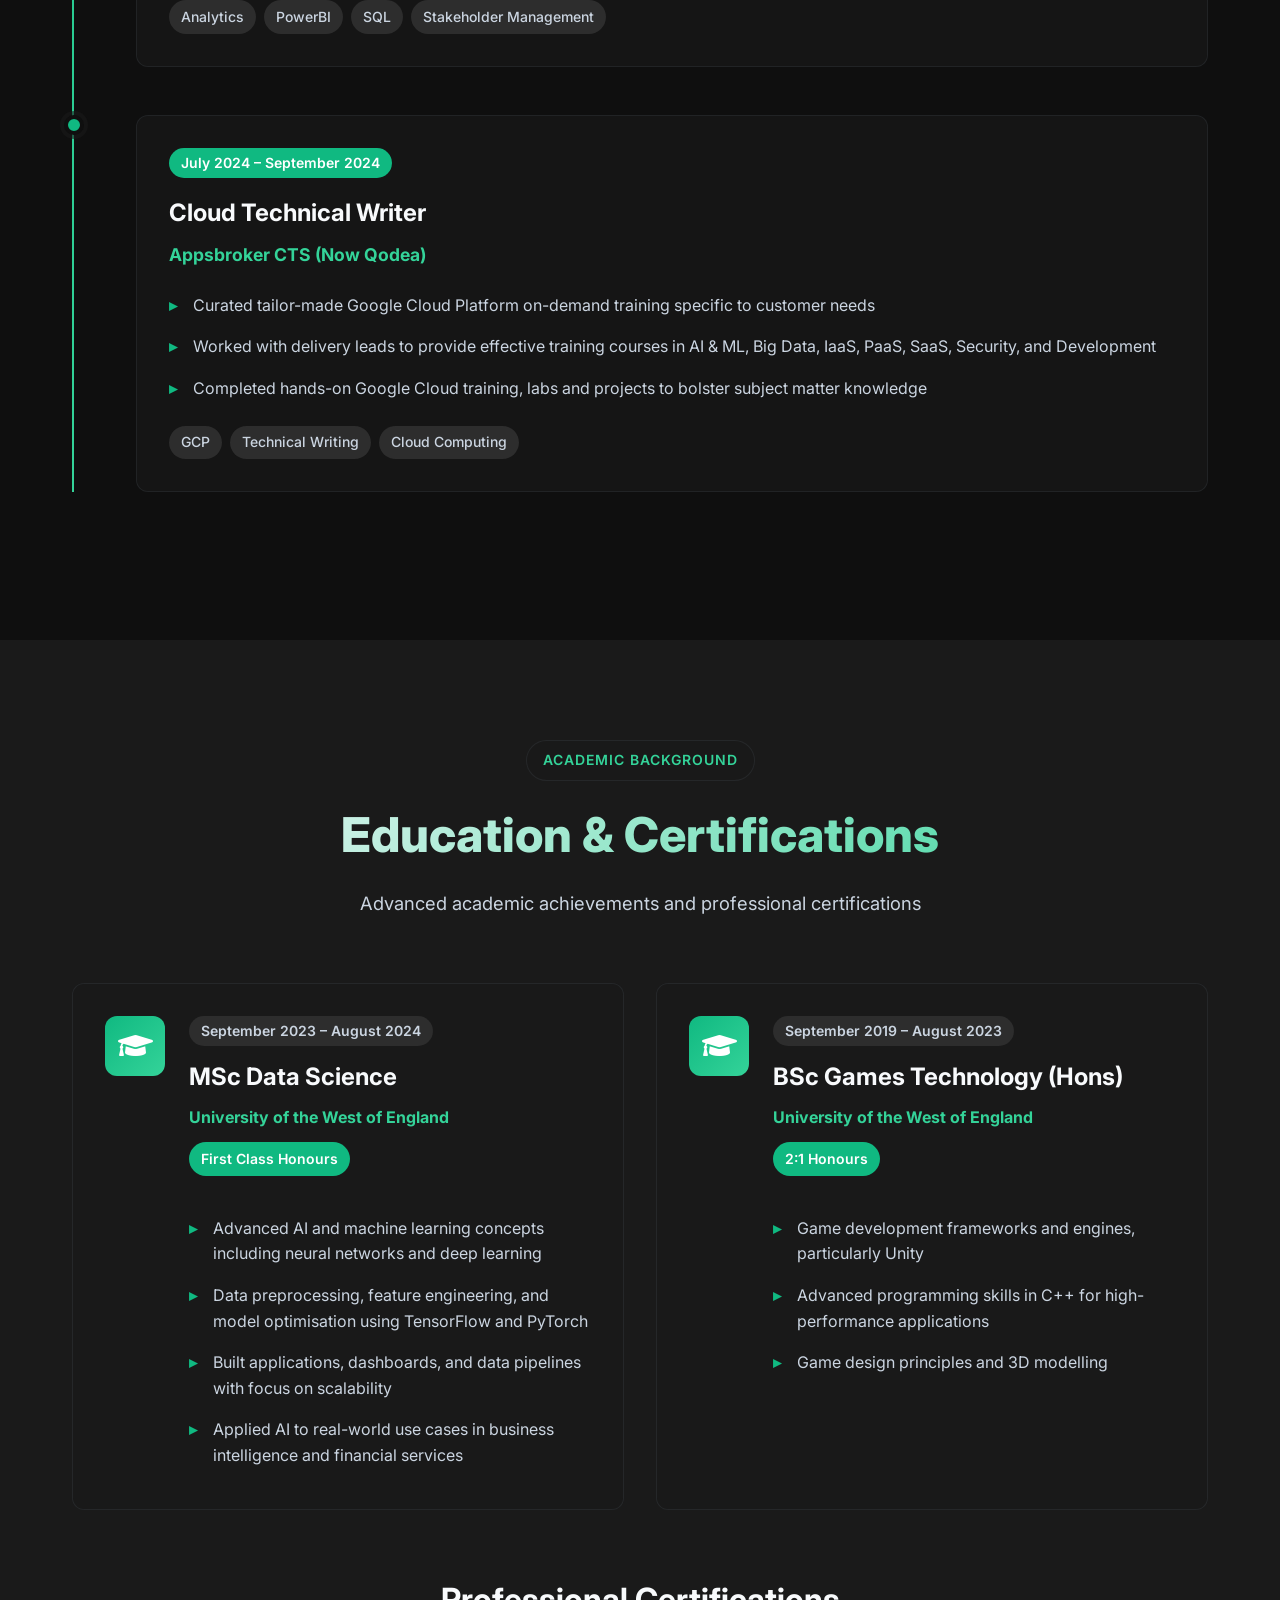
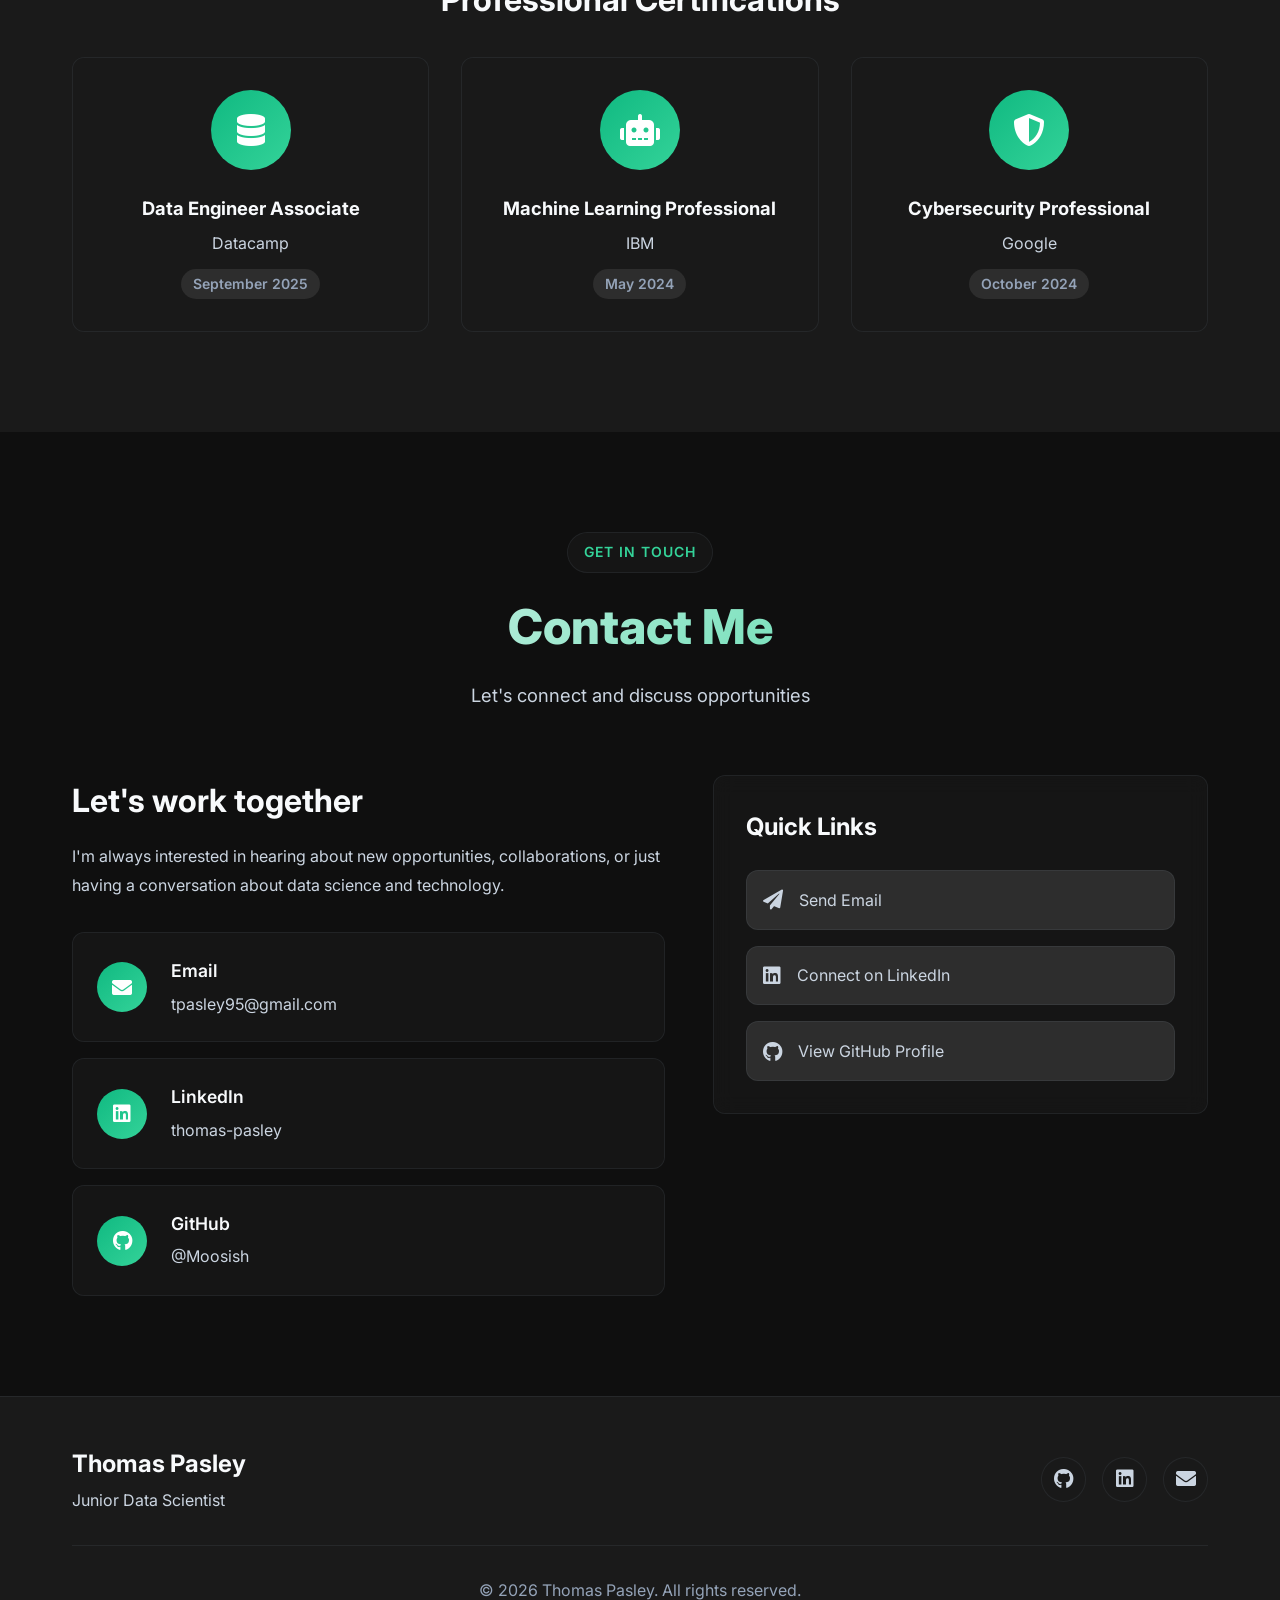
==== commit 0a72375d: "Add games section — Corner Streak canvas game Adds /games/ landing page and /games/corners/ (Corner " ====
--- a/index.html
+++ b/index.html
@@ -28,6 +28,7 @@
 					<a href="#education" class="nav-link">Education</a>
 					<a href="#contact" class="nav-link">Contact</a>
 					<a href="/blog/" class="nav-link">Blog</a>
+					<a href="/games/" class="nav-link">Games</a>
 				</div>
 				<button class="nav-toggle" id="navToggle">
 					<span></span>
@@ -358,7 +359,8 @@
 							</ul>
 							<div class="timeline-tags">
 								<span class="tag">Analytics</span>
-								<span class="tag">Looker</span>
+								<span class="tag">PowerBI
+								</span>
 								<span class="tag">SQL</span>
 								<span class="tag">Stakeholder Management</span>
 							</div>
